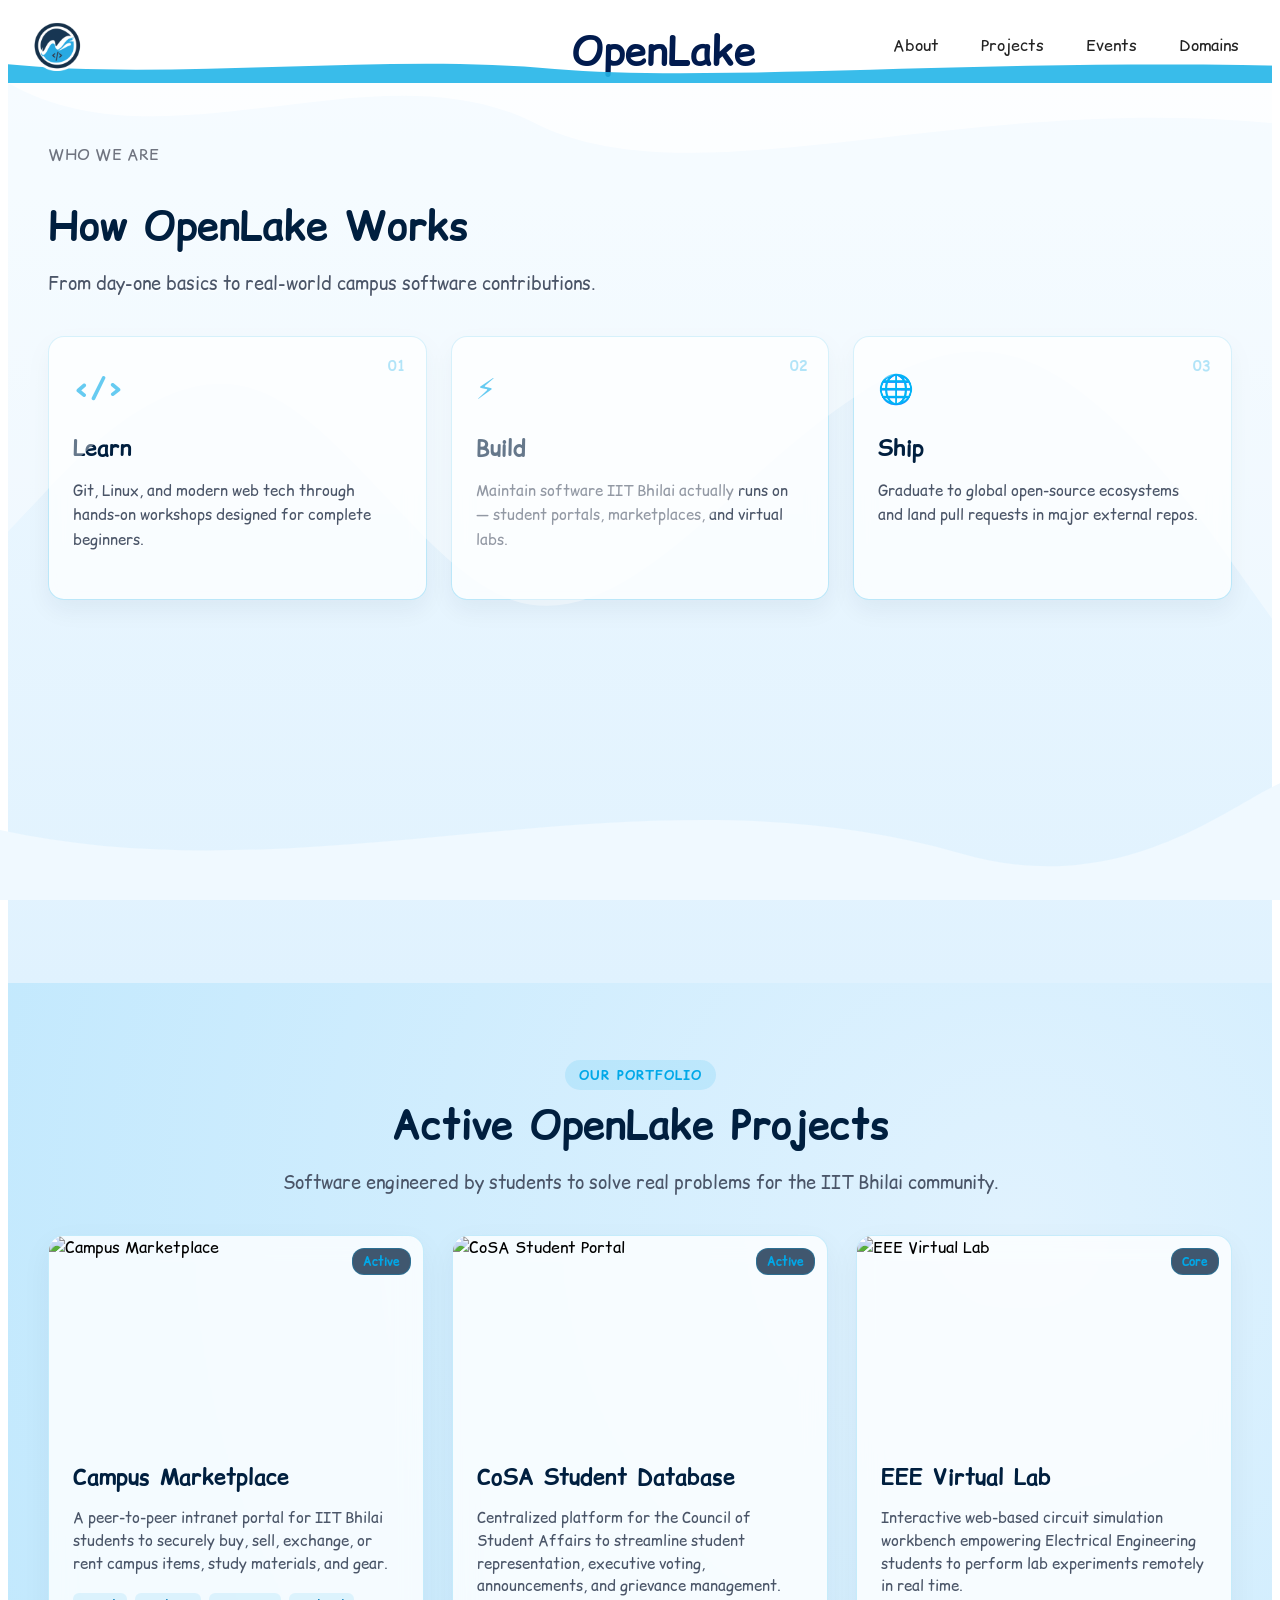
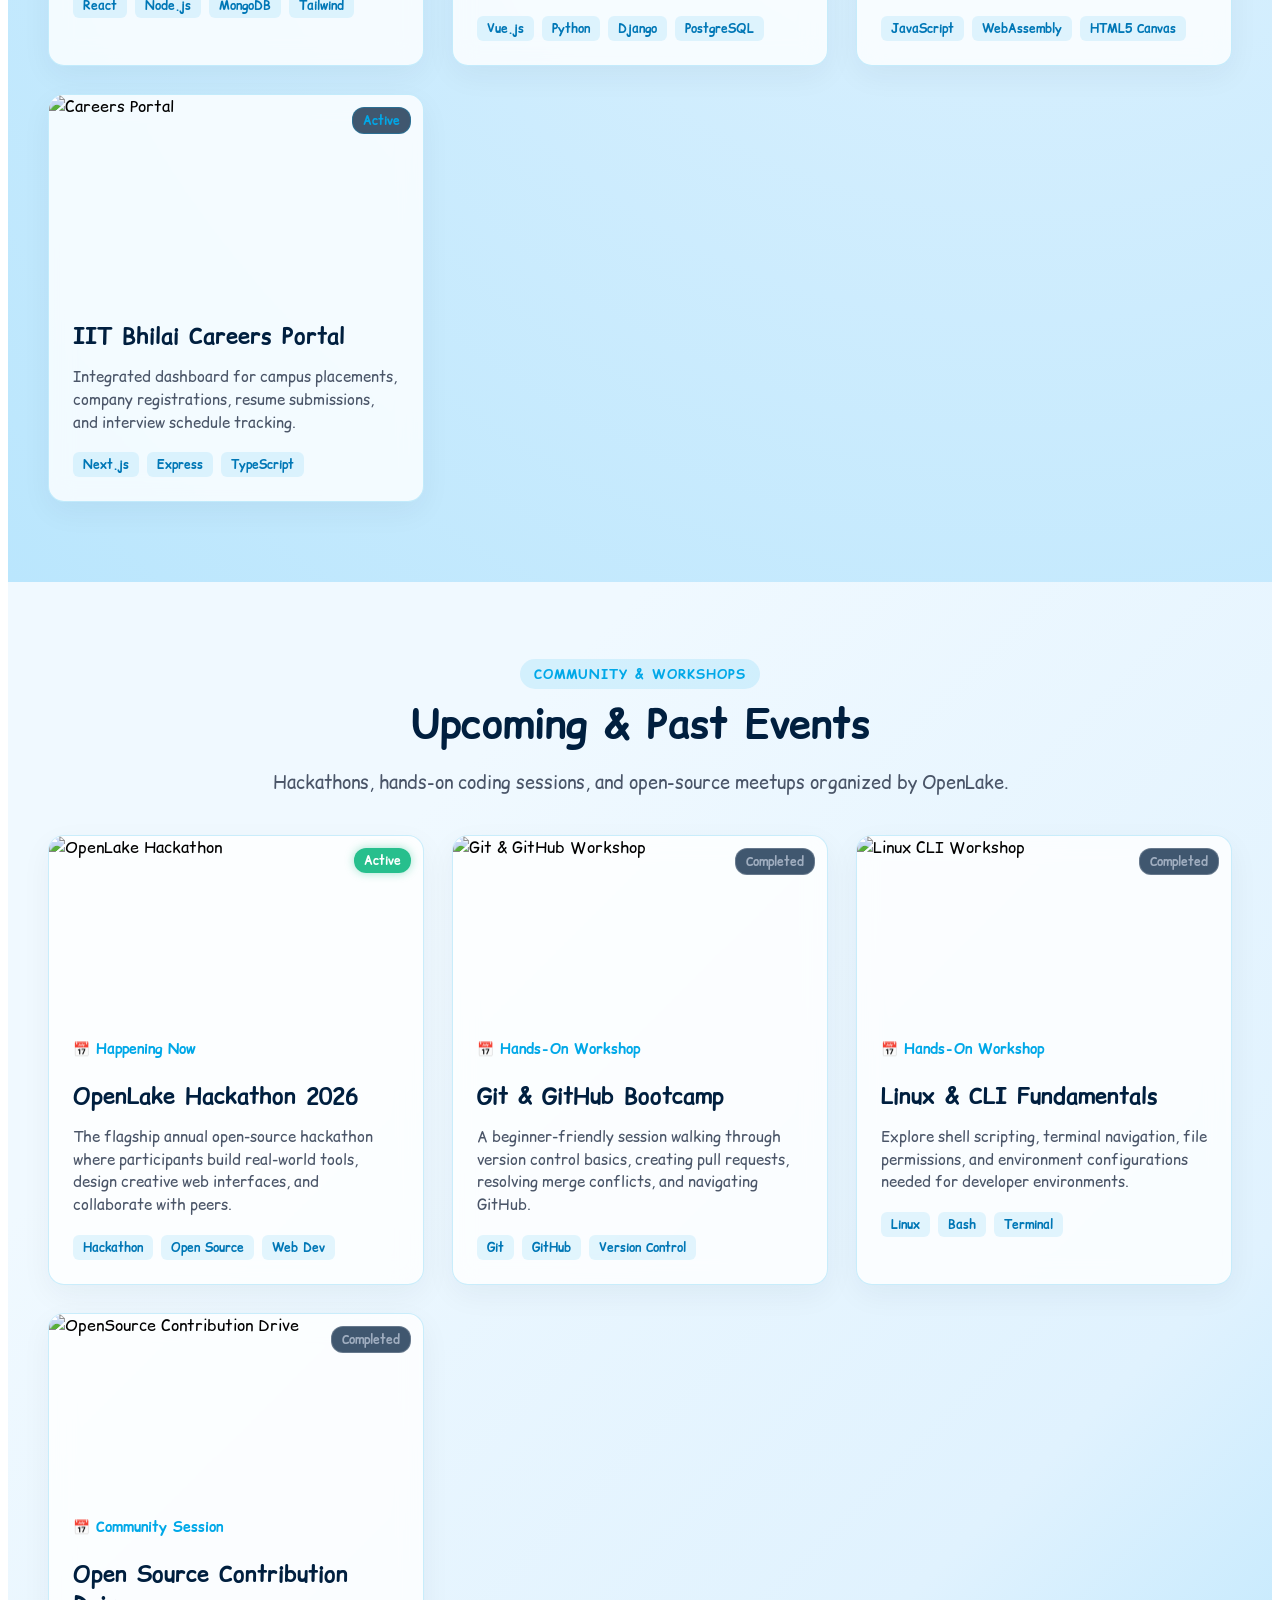
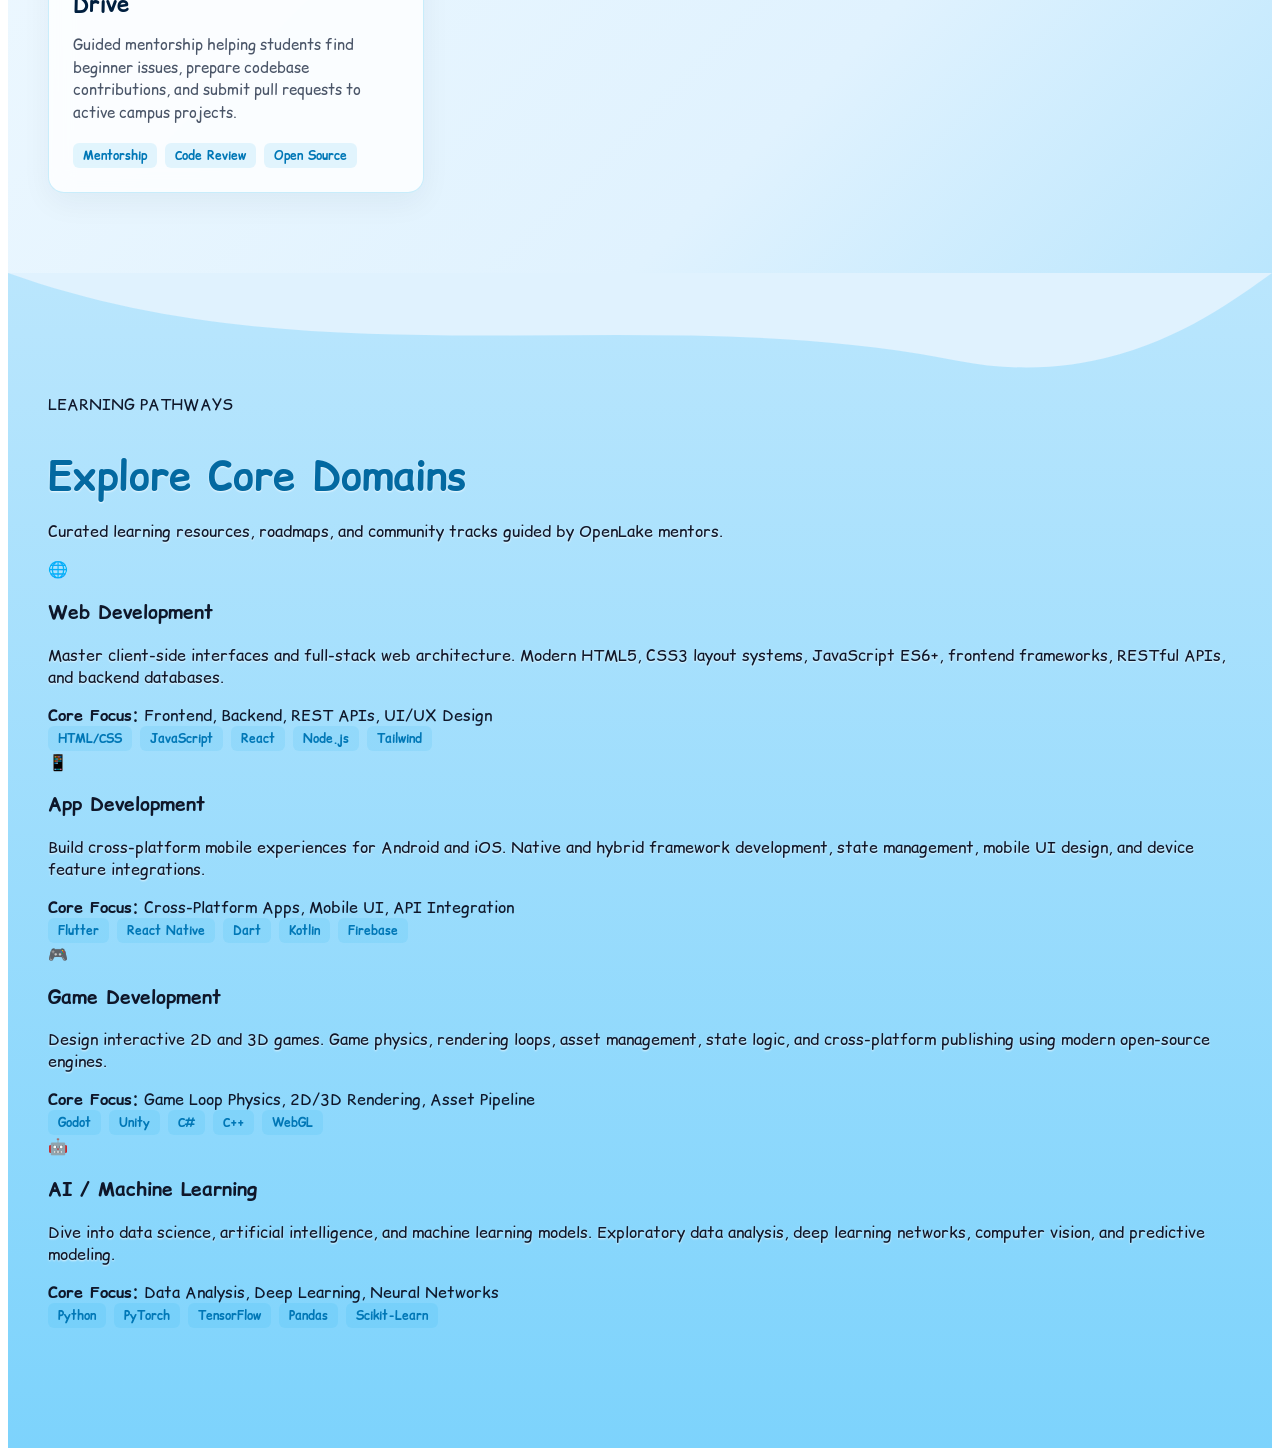
==== index.html @ c8deb280 "added content for domain section" ====
<!DOCTYPE html>
<html lang="en">

<head>
    <meta charset="UTF-8">
    <meta name="viewport" content="width=device-width, initial-scale=1.0">
    <title>OpenLake - An Open Road to OpenSource</title>
    <link rel="icon" type="image/png" href="openlake.svg">
    <link rel="stylesheet" href="style.css">
    <link rel="preconnect" href="https://fonts.googleapis.com">
    <link rel="preconnect" href="https://fonts.gstatic.com" crossorigin>
    <link href="https://fonts.googleapis.com/css2?family=Comic+Relief:wght@400;700&display=swap" rel="stylesheet">
</head>

<body>
    <header class="navbar">
        <img src="openlake.svg" alt="OpenLake Logo" class="logo" id="main-logo" style="cursor: pointer;">
        <center>
            <h1 class="title">OpenLake</h1>
        </center>
        <nav class="nav-links">
            <a href="#about">About</a>
            <a href="#projects">Projects</a>
            <a href="#events">Events</a>
            <a href="#domains">Domains</a>
        </nav>
    </header>
    <main>
        <section id="about" class="about-section page-section">
    <div class="about-header">
        <span class="badge">WHO WE ARE</span>
        <h2>How OpenLake Works</h2>
        <p class="about-intro">From day-one basics to real-world campus software contributions.</p>
    </div>

    <div class="cards-container">
        <div class="feature-card animate-pop">
            <div class="card-step">01</div>
            <div class="card-icon">&lt;/&gt;</div>
            <h3>Learn</h3>
            <p>Git, Linux, and modern web tech through hands-on workshops designed for complete beginners.</p>
        </div>

        <div class="feature-card animate-pop">
            <div class="card-step">02</div>
            <div class="card-icon">⚡</div>
            <h3>Build</h3>
            <p>Maintain software IIT Bhilai actually runs on — student portals, marketplaces, and virtual labs.</p>
        </div>

        <div class="feature-card animate-pop">
            <div class="card-step">03</div>
            <div class="card-icon">🌐</div>
            <h3>Ship</h3>
            <p>Graduate to global open-source ecosystems and land pull requests in major external repos.</p>
        </div>
    </div>
</section>

        <section id="projects" class="projects-section">
            <div class="projects-header">
                <span class="badge">OUR PORTFOLIO</span>
                <h2>Active OpenLake Projects</h2>
                <p>Software engineered by students to solve real problems for the IIT Bhilai community.</p>
            </div>

            <div class="projects-grid">
                <!-- Project 1: Campus Marketplace -->
                <div class="project-card animate-pop">
                    <div class="project-image-wrapper">
                        <!-- Replace the <img> tag inside Project 1 (Campus Marketplace) with this: -->
                        <img src="https://images.unsplash.com/photo-1526304640581-d334cdbbf45e?auto=format&fit=crop&w=800&q=80"
                            alt="Campus Marketplace" class="project-img" />
                        <span class="project-status">Active</span>
                    </div>
                    <div class="project-content">
                        <h3>Campus Marketplace</h3>
                        <p class="project-desc">A peer-to-peer intranet portal for IIT Bhilai students to securely buy,
                            sell, exchange, or rent campus items, study materials, and gear.</p>
                        <div class="tech-tags">
                            <span>React</span>
                            <span>Node.js</span>
                            <span>MongoDB</span>
                            <span>Tailwind</span>
                        </div>
                    </div>
                </div>

                <!-- Project 2: CoSA Student Portal -->
                <div class="project-card animate-pop">
                    <div class="project-image-wrapper">
                        <img src="https://images.unsplash.com/photo-1522071820081-009f0129c71c?auto=format&fit=crop&w=800&q=80"
                            alt="CoSA Student Portal" class="project-img" />
                        <span class="project-status">Active</span>
                    </div>
                    <div class="project-content">
                        <h3>CoSA Student Database</h3>
                        <p class="project-desc">Centralized platform for the Council of Student Affairs to streamline
                            student representation, executive voting, announcements, and grievance management.</p>
                        <div class="tech-tags">
                            <span>Vue.js</span>
                            <span>Python</span>
                            <span>Django</span>
                            <span>PostgreSQL</span>
                        </div>
                    </div>
                </div>

                <!-- Project 3: EEE Virtual Lab -->
                <div class="project-card animate-pop">
                    <div class="project-image-wrapper">
                        <img src="https://images.unsplash.com/photo-1517077304055-6e89abbf09b0?auto=format&fit=crop&w=800&q=80"
                            alt="EEE Virtual Lab" class="project-img" />
                        <span class="project-status">Core</span>
                    </div>
                    <div class="project-content">
                        <h3>EEE Virtual Lab</h3>
                        <p class="project-desc">Interactive web-based circuit simulation workbench empowering Electrical
                            Engineering students to perform lab experiments remotely in real time.</p>
                        <div class="tech-tags">
                            <span>JavaScript</span>
                            <span>WebAssembly</span>
                            <span>HTML5 Canvas</span>
                        </div>
                    </div>
                </div>

                <!-- Project 4: Careers & Internship Portal -->
                <div class="project-card animate-pop">
                    <div class="project-image-wrapper">
                        <img src="https://images.unsplash.com/photo-1486312338219-ce68d2c6f44d?auto=format&fit=crop&w=800&q=80"
                            alt="Careers Portal" class="project-img" />
                        <span class="project-status">Active</span>
                    </div>
                    <div class="project-content">
                        <h3>IIT Bhilai Careers Portal</h3>
                        <p class="project-desc">Integrated dashboard for campus placements, company registrations,
                            resume submissions, and interview schedule tracking.</p>
                        <div class="tech-tags">
                            <span>Next.js</span>
                            <span>Express</span>
                            <span>TypeScript</span>
                        </div>
                    </div>
                </div>
            </div>
        </section>

        <section id="events" class="events-section">
    <div class="events-header">
        <span class="badge">COMMUNITY & WORKSHOPS</span>
        <h2>Upcoming & Past Events</h2>
        <p>Hackathons, hands-on coding sessions, and open-source meetups organized by OpenLake.</p>
    </div>

    <div class="events-grid">
        <!-- Event 1: OpenLake Hackathon -->
<div class="event-card animate-pop">
    <div class="event-image-wrapper">
        <img src="https://images.unsplash.com/photo-1504384308090-c894fdcc538d?auto=format&fit=crop&w=800&q=80"
            alt="OpenLake Hackathon" class="event-img" />
        <!-- Updated to active status class -->
        <span class="event-status status-active">Active</span>
    </div>
    <div class="event-content">
        <div class="event-date">📅 Happening Now</div>
        <h3>OpenLake Hackathon 2026</h3>
        <p class="event-desc">The flagship annual open-source hackathon where participants build real-world tools, design creative web interfaces, and collaborate with peers.</p>
        <div class="tech-tags">
            <span>Hackathon</span>
            <span>Open Source</span>
            <span>Web Dev</span>
        </div>
    </div>
</div>

        <!-- Event 2: Git & GitHub Workshop -->
        <div class="event-card animate-pop">
            <div class="event-image-wrapper">
                <img src="https://images.unsplash.com/photo-1531482615713-2afd69097998?auto=format&fit=crop&w=800&q=80"
                    alt="Git & GitHub Workshop" class="event-img" />
                <span class="event-status status-past">Completed</span>
            </div>
            <div class="event-content">
                <div class="event-date">📅 Hands-On Workshop</div>
                <h3>Git & GitHub Bootcamp</h3>
                <p class="event-desc">A beginner-friendly session walking through version control basics, creating pull requests, resolving merge conflicts, and navigating GitHub.</p>
                <div class="tech-tags">
                    <span>Git</span>
                    <span>GitHub</span>
                    <span>Version Control</span>
                </div>
            </div>
        </div>

        <!-- Event 3: Linux & CLI Deep Dive -->
        <div class="event-card animate-pop">
            <div class="event-image-wrapper">
                <img src="https://images.unsplash.com/photo-1629654297299-c8506221ca97?auto=format&fit=crop&w=800&q=80"
                    alt="Linux CLI Workshop" class="event-img" />
                <span class="event-status status-past">Completed</span>
            </div>
            <div class="event-content">
                <div class="event-date">📅 Hands-On Workshop</div>
                <h3>Linux & CLI Fundamentals</h3>
                <p class="event-desc">Explore shell scripting, terminal navigation, file permissions, and environment configurations needed for developer environments.</p>
                <div class="tech-tags">
                    <span>Linux</span>
                    <span>Bash</span>
                    <span>Terminal</span>
                </div>
            </div>
        </div>

        <!-- Event 4: OpenSource Contribution Drive -->
        <div class="event-card animate-pop">
            <div class="event-image-wrapper">
                <img src="https://images.unsplash.com/photo-1522071820081-009f0129c71c?auto=format&fit=crop&w=800&q=80"
                    alt="OpenSource Contribution Drive" class="event-img" />
                <span class="event-status status-past">Completed</span>
            </div>
            <div class="event-content">
                <div class="event-date">📅 Community Session</div>
                <h3>Open Source Contribution Drive</h3>
                <p class="event-desc">Guided mentorship helping students find beginner issues, prepare codebase contributions, and submit pull requests to active campus projects.</p>
                <div class="tech-tags">
                    <span>Mentorship</span>
                    <span>Code Review</span>
                    <span>Open Source</span>
                </div>
            </div>
        </div>
    </div>
</section>

        <!-- Domains Section -->
<section id="domains" class="domains-section page-section">
    <div class="domains-header">
        <span class="badge">LEARNING PATHWAYS</span>
        <h2>Explore Core Domains</h2>
        <p>Curated learning resources, roadmaps, and community tracks guided by OpenLake mentors.</p>
    </div>

    <div class="domains-grid">
        <!-- Web Development -->
        <div class="domain-card animate-pop">
            <div class="domain-icon-wrapper">
                <span class="domain-icon">🌐</span>
            </div>
            <div class="domain-content">
                <h3>Web Development</h3>
                <p class="domain-desc">Master client-side interfaces and full-stack web architecture. Modern HTML5, CSS3 layout systems, JavaScript ES6+, frontend frameworks, RESTful APIs, and backend databases.</p>
                <div class="resource-highlights">
                    <strong>Core Focus:</strong> Frontend, Backend, REST APIs, UI/UX Design
                </div>
                <div class="tech-tags">
                    <span>HTML/CSS</span>
                    <span>JavaScript</span>
                    <span>React</span>
                    <span>Node.js</span>
                    <span>Tailwind</span>
                </div>
            </div>
        </div>

        <!-- App Development -->
        <div class="domain-card animate-pop">
            <div class="domain-icon-wrapper">
                <span class="domain-icon">📱</span>
            </div>
            <div class="domain-content">
                <h3>App Development</h3>
                <p class="domain-desc">Build cross-platform mobile experiences for Android and iOS. Native and hybrid framework development, state management, mobile UI design, and device feature integrations.</p>
                <div class="resource-highlights">
                    <strong>Core Focus:</strong> Cross-Platform Apps, Mobile UI, API Integration
                </div>
                <div class="tech-tags">
                    <span>Flutter</span>
                    <span>React Native</span>
                    <span>Dart</span>
                    <span>Kotlin</span>
                    <span>Firebase</span>
                </div>
            </div>
        </div>

        <!-- Game Development -->
        <div class="domain-card animate-pop">
            <div class="domain-icon-wrapper">
                <span class="domain-icon">🎮</span>
            </div>
            <div class="domain-content">
                <h3>Game Development</h3>
                <p class="domain-desc">Design interactive 2D and 3D games. Game physics, rendering loops, asset management, state logic, and cross-platform publishing using modern open-source engines.</p>
                <div class="resource-highlights">
                    <strong>Core Focus:</strong> Game Loop Physics, 2D/3D Rendering, Asset Pipeline
                </div>
                <div class="tech-tags">
                    <span>Godot</span>
                    <span>Unity</span>
                    <span>C#</span>
                    <span>C++</span>
                    <span>WebGL</span>
                </div>
            </div>
        </div>

        <!-- AI / ML -->
        <div class="domain-card animate-pop">
            <div class="domain-icon-wrapper">
                <span class="domain-icon">🤖</span>
            </div>
            <div class="domain-content">
                <h3>AI / Machine Learning</h3>
                <p class="domain-desc">Dive into data science, artificial intelligence, and machine learning models. Exploratory data analysis, deep learning networks, computer vision, and predictive modeling.</p>
                <div class="resource-highlights">
                    <strong>Core Focus:</strong> Data Analysis, Deep Learning, Neural Networks
                </div>
                <div class="tech-tags">
                    <span>Python</span>
                    <span>PyTorch</span>
                    <span>TensorFlow</span>
                    <span>Pandas</span>
                    <span>Scikit-Learn</span>
                </div>
            </div>
        </div>
    </div>
</section>
    </main>
    <script src="script.js"></script>
</body>

</html>
---- style.css ----
/* 1. Increased bottom padding so a larger wave fits inside the navbar */
.navbar {
  position: sticky;
  top: 0;
  width: 100%;
  display: flex;
  align-items: center;
  justify-content: space-between;
  padding: 12px 24px 35px 24px; /* Increased bottom padding to 35px */
  background-color: #ffffff;
  z-index: 100;
  overflow: hidden;
}

/* Control logo dimensions */
.logo {
  width: 50px;         /* Change width to your desired size (e.g., 40px - 60px) */
  height: auto;        /* Keeps original image aspect ratio */
  object-fit: contain;
}

.title {
  position: absolute;
  top: 15px;
  left: 50%;
  transform: translateX(-50%);
  font-size: 2.5rem;
  font-weight: bold;
  margin: 0;
  color: rgb(1, 27, 78);
}

/* Enable smooth scrolling across the entire page */
html {
  scroll-behavior: smooth;
}

/* Navbar container styling */
.navbar {
  position: sticky; /* Keeps navbar visible at the top */
  top: 0;
  display: flex;
  align-items: center;
  justify-content: space-between;
  padding: 12px 24px;
  background-color: #ffffff;
  z-index: 100;
}

/* Container for nav links */
.nav-links {
  display: flex;
  gap: 8px; /* Slightly tighter spacing for pill background look */
  align-items: center;
  margin-right: 40px; /* Pulls links left so "Domains" isn't cut off */
}

/* Base style for nav links */
.nav-links a {
  text-decoration: none;
  color: #222;
  font-weight: 500;
  padding: 8px 16px;            /* Gives space inside the blob around the word */
  border-radius: 999px;          /* Perfectly rounded pill shape */
  border: 1px solid transparent; /* Smooth border transition */
  transition: all 0.25s ease-in-out;
}

/* Apple-style frosted glass blob hover effect */
.nav-links a:hover {
  background-color: rgba(35, 181, 232, 0.15);
  backdrop-filter: blur(12px);                 /* Blurs content underneath */
  -webkit-backdrop-filter: blur(12px);         /* Safari support */
  border-color: rgba(35, 181, 232, 0.3);
  box-shadow: 0 4px 12px rgba(0, 0, 0, 0.08);  /* Soft Apple-like floating shadow */
  transform: scale(1.03);                      /* Subtle expansion on hover */
}

/* Section styling with offset padding so sticky header doesn't cover content */
.page-section {
  padding: 80px 24px;
  min-height: 80vh; /* Gives enough height to scroll smoothly */
  scroll-margin-top: 60px; /* Offset for top navbar height */
}

.comic-relief-regular {
  font-family: "Comic Relief", system-ui;
  font-weight: 400;
  font-style: normal;
}

.comic-relief-bold {
  font-family: "Comic Relief", system-ui;
  font-weight: 700;
  font-style: normal;
}

/* Apply Comic Relief font to every element on the entire site */
* {
  font-family: "Comic Relief", system-ui, sans-serif !important;
}

body {
  font-family: "Comic Relief", system-ui, sans-serif;
  font-weight: 400; /* Default weight */
}

/* Bold elements will automatically use the 700 weight */
h1, h2, h3, h4, h5, h6, strong, b {
  font-weight: 700;
}
/* Base styling for sections to ensure proper text contrast and full width */
.page-section {
  position: relative;
  min-height: 100vh;
  padding: 120px 40px;
  box-sizing: border-box;
  color: #0f172a; /* Dark navy text for high readability */
  overflow: hidden;
}

/* Ensure text and headings remain crisp and readable over backgrounds */
.page-section h2, 
.page-section p {
  position: relative;
  z-index: 2;
  text-shadow: 0 1px 2px rgba(255, 255, 255, 0.8); /* Soft halo for maximum text clarity */
}

.page-section h2 {
  font-size: 2.5rem;
  margin-bottom: 1rem;
  color: #0369a1; /* Deep ocean blue heading */
}

/* 1. ABOUT SECTION: Soft Blue Gradient with Layered Top Wave */
#about {
  background: linear-gradient(180deg, #f0f9ff 0%, #e0f2fe 100%);
}
#about::before {
  content: "";
  position: absolute;
  top: 0;
  left: 0;
  width: 100%;
  height: 120px;
  background: url('data:image/svg+xml;utf8,<svg viewBox="0 0 1200 120" preserveAspectRatio="none" xmlns="http://www.w3.org/2000/svg"><path d="M0,0 C150,90 350,-40 500,40 C650,120 900,10 1200,40 L1200,0 L0,0 Z" fill="%23ffffff"></path></svg>') no-repeat top center / cover;
  opacity: 0.8;
}

/* 2. PROJECTS SECTION: Radial Ocean Glow with Rolling Bottom Wave */
#projects {
  background: radial-gradient(circle at 80% 20%, #e0f2fe 0%, #bae6fd 100%);
}
#projects::after {
  content: "";
  position: absolute;
  bottom: 0;
  left: 0;
  width: 100%;
  height: 140px;
  background: url('data:image/svg+xml;utf8,<svg viewBox="0 0 1200 120" preserveAspectRatio="none" xmlns="http://www.w3.org/2000/svg"><path d="M0,60 C300,120 600,0 900,80 C1050,120 1150,40 1200,20 L1200,120 L0,120 Z" fill="%23f0f9ff"></path></svg>') no-repeat bottom center / cover;
}

/* 3. EVENTS SECTION: Vertical Flow with Cresting Double-Wave Pattern */
#events {
  background: linear-gradient(135deg, #f0f9ff 25%, #e0f2fe 75%, #bae6fd 100%);
}
#events::before {
  content: "";
  position: absolute;
  top: 0;
  left: 0;
  width: 100%;
  height: 100%;
  background: url('data:image/svg+xml;utf8,<svg viewBox="0 0 1440 320" preserveAspectRatio="none" xmlns="http://www.w3.org/2000/svg"><path fill="%23ffffff" fill-opacity="0.4" d="M0,192L48,176C96,160,192,128,288,138.7C384,149,480,203,576,213.3C672,224,768,192,864,165.3C960,139,1056,117,1152,128C1248,139,1344,181,1392,202.7L1440,224L1440,0L1392,0C1344,0,1248,0,1152,0C1056,0,960,0,864,0C768,0,672,0,576,0C480,0,384,0,288,0C192,0,96,0,48,0L0,0Z"></path></svg>') no-repeat top / cover;
  pointer-events: none;
}

/* 4. DOMAINS SECTION: Deep Crisp Sky Blue with Gentle Sweeping Wave */
#domains {
  background: linear-gradient(180deg, #bae6fd 0%, #7dd3fc 100%);
}
#domains::before {
  content: "";
  position: absolute;
  top: 0;
  left: 0;
  width: 100%;
  height: 150px;
  background: url('data:image/svg+xml;utf8,<svg viewBox="0 0 1200 120" preserveAspectRatio="none" xmlns="http://www.w3.org/2000/svg"><path d="M0,0 C300,90 600,20 900,70 C1050,95 1150,30 1200,0 L1200,0 L0,0 Z" fill="%23e0f2fe"></path></svg>') no-repeat top center / cover;
}
/* Keep content above the wave layer */
.logo, .nav-title, .nav-links {
  position: relative;
  z-index: 2;
}

/* 2. Scaled up wave element */
.navbar::after {
  content: "";
  position: absolute;
  bottom: 0;
  left: 0;
  width: 200%;
  height: 28px; /* Increased from 12px (adjust to 24px-36px as needed) */
  background: url('data:image/svg+xml;utf8,<svg viewBox="0 0 1200 120" preserveAspectRatio="none" xmlns="http://www.w3.org/2000/svg"><path d="M0,40 C150,110 350,-10 500,60 C650,120 900,10 1200,50 L1200,120 L0,120 Z" fill="%2323b5e8"></path></svg>') repeat-x bottom left / 50% 100%;
  animation: moveLogoWave 6s linear infinite;
  z-index: 1;
  opacity: 0.9;
}

/* Smooth continuous horizontal wave animation */
@keyframes moveLogoWave {
  0% {
    transform: translateX(0);
  }
  100% {
    transform: translateX(-50%);
  }
}

/* Prevent horizontal page scrolling globally */
html, body {
  max-width: 100%;
  overflow-x: hidden;
}

/* Ensure navbar clips the full-width traveling wave */
.navbar {
  overflow: hidden;
}

/* Animated mini-logo particle styling */
.logo-pop-particle {
  position: fixed;
  width: 32px;
  height: 32px;
  pointer-events: none; /* Prevents mini-logos from blocking clicks */
  z-index: 9999;
  animation: logoExplode 1.2s cubic-bezier(0.25, 1, 0.5, 1) forwards;
}

/* Keyframes for outward trajectory, rotation, and fading */
@keyframes logoExplode {
  0% {
    opacity: 1;
    transform: translate(0, 0) scale(1) rotate(0deg);
  }
  100% {
    opacity: 0;
    transform: translate(var(--tx), var(--ty)) scale(0.3) rotate(var(--rot));
  }
}
/* About Section Styling */
.about-section {
  padding: 60px 40px 100px;
  text-align: left;
}

.about-section h2 {
  color: #001f3f;
  font-size: 2.5rem;
  margin-bottom: 12px;
}

.about-intro {
  color: #4a5568;
  font-size: 1.1rem;
  margin-bottom: 40px;
}

/* Cards Layout Container */
.cards-container {
  display: flex;
  gap: 24px;
  justify-content: space-between;
  align-items: stretch;
  max-width: 1200px;
  margin-top: 30px;
  flex-wrap: wrap;
}

/* Glassmorphic Feature Cards */
.feature-card {
  position: relative;
  background: rgba(255, 255, 255, 0.75);
  backdrop-filter: blur(10px);
  border: 1px solid rgba(0, 168, 232, 0.25);
  border-radius: 16px;
  padding: 32px 24px;
  flex: 1;
  min-width: 260px;
  box-shadow: 0 10px 25px rgba(0, 31, 63, 0.06);
  transition: transform 0.3s ease, box-shadow 0.3s ease, border-color 0.3s ease;
  
  /* Initial hidden state before popping down */
  opacity: 0;
  transform: translateY(-50px);
}

.feature-card:hover {
  transform: translateY(-8px) !important;
  border-color: #00a8e8;
  box-shadow: 0 16px 35px rgba(0, 168, 232, 0.2);
}

.card-step {
  position: absolute;
  top: 20px;
  right: 20px;
  font-size: 0.85rem;
  font-weight: 800;
  color: rgba(0, 168, 232, 0.5);
}

.card-icon {
  font-size: 1.8rem;
  color: #00a8e8;
  margin-bottom: 16px;
  font-weight: bold;
}

.feature-card h3 {
  color: #001f3f;
  font-size: 1.4rem;
  margin-bottom: 12px;
}

.feature-card p {
  color: #4a5568;
  font-size: 0.95rem;
  line-height: 1.6;
}

/* Animation trigger class */
.feature-card.visible {
  animation: popFromAbove 0.7s cubic-bezier(0.34, 1.56, 0.64, 1) forwards;
}

/* Sequential delay for staggered pop */
.feature-card.visible:nth-child(1) { animation-delay: 0.1s; }
.feature-card.visible:nth-child(2) { animation-delay: 0.25s; }
.feature-card.visible:nth-child(3) { animation-delay: 0.4s; }

@keyframes popFromAbove {
  0% {
    opacity: 0;
    transform: translateY(-50px) scale(0.95);
  }
  100% {
    opacity: 1;
    transform: translateY(0) scale(1);
  }
}
/* Projects Section Styling */
.projects-section {
  padding: 80px 40px;
  text-align: center;
}

.projects-header .badge {
  background: rgba(0, 168, 232, 0.12);
  color: #00a8e8;
  font-weight: 700;
  font-size: 0.8rem;
  padding: 6px 14px;
  border-radius: 20px;
  letter-spacing: 1px;
}

.projects-header h2 {
  color: #001f3f;
  font-size: 2.5rem;
  margin: 12px 0 8px;
}

.projects-header p {
  color: #4a5568;
  font-size: 1.1rem;
  margin-bottom: 40px;
}

/* Projects Responsive Grid */
.projects-grid {
  display: grid;
  grid-template-columns: repeat(auto-fit, minmax(280px, 1fr));
  gap: 28px;
  max-width: 1200px;
  margin: 0 auto;
}

/* Glassmorphic Project Cards */
.project-card {
  background: rgba(255, 255, 255, 0.8);
  backdrop-filter: blur(12px);
  border: 1px solid rgba(0, 168, 232, 0.2);
  border-radius: 16px;
  overflow: hidden;
  text-align: left;
  box-shadow: 0 10px 30px rgba(0, 31, 63, 0.05);
  transition: transform 0.35s cubic-bezier(0.25, 1, 0.5, 1), box-shadow 0.35s ease, border-color 0.35s ease;
}

.project-card:hover {
  transform: translateY(-8px) scale(1.01) !important;
  border-color: #00a8e8;
  box-shadow: 0 18px 40px rgba(0, 168, 232, 0.2);
}

.project-image-wrapper {
  position: relative;
  width: 100%;
  height: 180px;
  overflow: hidden;
}

.project-img {
  width: 100%;
  height: 100%;
  object-fit: cover;
  transition: transform 0.5s ease;
}

.project-card:hover .project-img {
  transform: scale(1.08);
}

.project-status {
  position: absolute;
  top: 12px;
  right: 12px;
  background: rgba(0, 31, 63, 0.75);
  color: #00a8e8;
  font-size: 0.75rem;
  font-weight: 700;
  padding: 4px 10px;
  border-radius: 12px;
  backdrop-filter: blur(4px);
  border: 1px solid rgba(0, 168, 232, 0.3);
}

.project-content {
  padding: 24px;
}

.project-content h3 {
  color: #001f3f;
  font-size: 1.35rem;
  margin-bottom: 10px;
}

.project-desc {
  color: #4a5568;
  font-size: 0.95rem;
  line-height: 1.5;
  margin-bottom: 18px;
}

/* Tech Stack Badges */
.tech-tags {
  display: flex;
  flex-wrap: wrap;
  gap: 8px;
}

.tech-tags span {
  background: rgba(0, 168, 232, 0.1);
  color: #0077b6;
  font-size: 0.75rem;
  font-weight: 600;
  padding: 4px 10px;
  border-radius: 6px;
}

/* Base initial state for scroll-triggered cards */
.project-card.animate-pop {
  opacity: 0;
  transform: translateY(-60px);
}

/* Scroll-triggered drop animation */
.project-card.animate-pop.visible {
  animation: popFromAbove 0.7s cubic-bezier(0.34, 1.56, 0.64, 1) forwards;
}

/* Staggered entry delay across the 4 grid items */
.project-card.animate-pop.visible:nth-child(1) { animation-delay: 0.1s; }
.project-card.animate-pop.visible:nth-child(2) { animation-delay: 0.25s; }
.project-card.animate-pop.visible:nth-child(3) { animation-delay: 0.4s; }
.project-card.animate-pop.visible:nth-child(4) { animation-delay: 0.55s; }

@keyframes popFromAbove {
  0% {
    opacity: 0;
    transform: translateY(-60px) scale(0.95);
  }
  100% {
    opacity: 1;
    transform: translateY(0) scale(1);
  }
}
/* Events Section Styling */
.events-section {
    padding: 80px 40px;
    text-align: center;
}

.events-header .badge {
    background: rgba(0, 168, 232, 0.12);
    color: #00a8e8;
    font-weight: 700;
    font-size: 0.8rem;
    padding: 6px 14px;
    border-radius: 20px;
    letter-spacing: 1px;
}

.events-header h2 {
    color: #001f3f;
    font-size: 2.5rem;
    margin: 12px 0 8px;
}

.events-header p {
    color: #4a5568;
    font-size: 1.1rem;
    margin-bottom: 40px;
}

/* Events Grid */
.events-grid {
    display: grid;
    grid-template-columns: repeat(auto-fit, minmax(280px, 1fr));
    gap: 28px;
    max-width: 1200px;
    margin: 0 auto;
}

/* Glassmorphic Event Cards */
.event-card {
    background: rgba(255, 255, 255, 0.8);
    backdrop-filter: blur(12px);
    border: 1px solid rgba(0, 168, 232, 0.2);
    border-radius: 16px;
    overflow: hidden;
    text-align: left;
    box-shadow: 0 10px 30px rgba(0, 31, 63, 0.05);
    transition: transform 0.35s cubic-bezier(0.25, 1, 0.5, 1), box-shadow 0.35s ease, border-color 0.35s ease;
}

.event-card:hover {
    transform: translateY(-8px) scale(1.01) !important;
    border-color: #00a8e8;
    box-shadow: 0 18px 40px rgba(0, 168, 232, 0.2);
}

.event-image-wrapper {
    position: relative;
    width: 100%;
    height: 180px;
    overflow: hidden;
}

.event-img {
    width: 100%;
    height: 100%;
    object-fit: cover;
    transition: transform 0.5s ease;
}

.event-card:hover .event-img {
    transform: scale(1.08);
}

.event-status {
    position: absolute;
    top: 12px;
    right: 12px;
    font-size: 0.75rem;
    font-weight: 700;
    padding: 4px 10px;
    border-radius: 12px;
    backdrop-filter: blur(4px);
}

.status-upcoming {
    background: rgba(0, 168, 232, 0.85);
    color: #ffffff;
}

.status-past {
    background: rgba(0, 31, 63, 0.75);
    color: #a0aec0;
    border: 1px solid rgba(255, 255, 255, 0.2);
}

.event-content {
    padding: 24px;
}

.event-date {
    font-size: 0.85rem;
    font-weight: 700;
    color: #00a8e8;
    margin-bottom: 8px;
}

.event-content h3 {
    color: #001f3f;
    font-size: 1.35rem;
    margin-bottom: 10px;
}

.event-desc {
    color: #4a5568;
    font-size: 0.95rem;
    line-height: 1.5;
    margin-bottom: 18px;
}
.status-active {
    background: rgba(16, 185, 129, 0.9);
    color: #ffffff;
    box-shadow: 0 0 10px rgba(16, 185, 129, 0.4);
}
/* Core Animation Base - Targets ALL sections equally */
.animate-pop {
    opacity: 0;
    transform: translateY(-60px) scale(0.95);
    transition: none; /* Prevents conflicting hover transitions during pop */
}

/* Scroll-Triggered Pop Down Effect */
.animate-pop.visible {
    animation: popFromAbove 0.7s cubic-bezier(0.34, 1.56, 0.64, 1) forwards;
}

/* Staggered Delay */
.animate-pop.visible:nth-child(1) { animation-delay: 0.1s; }
.animate-pop.visible:nth-child(2) { animation-delay: 0.25s; }
.animate-pop.visible:nth-child(3) { animation-delay: 0.4s; }
.animate-pop.visible:nth-child(4) { animation-delay: 0.55s; }

@keyframes popFromAbove {
    0% {
        opacity: 0;
        transform: translateY(-60px) scale(0.95);
    }
    100% {
        opacity: 1;
        transform: translateY(0) scale(1);
    }
}
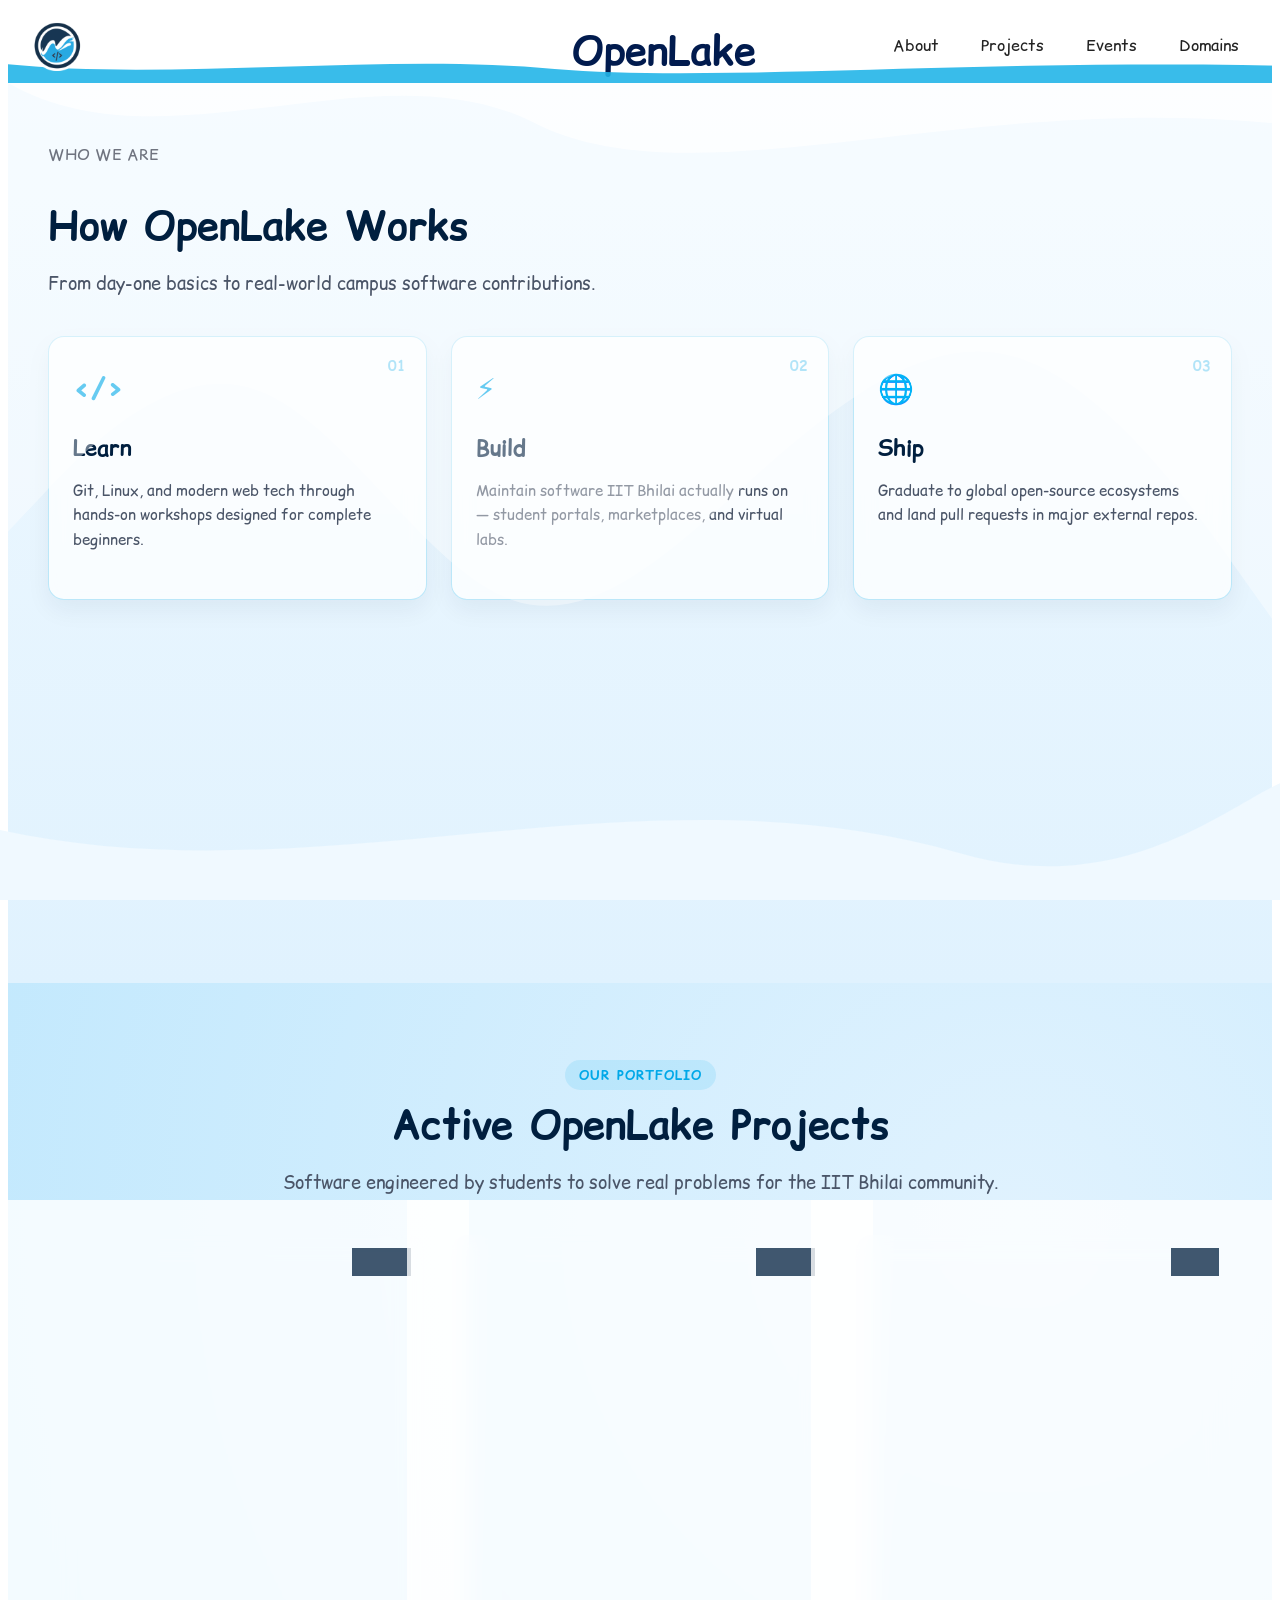
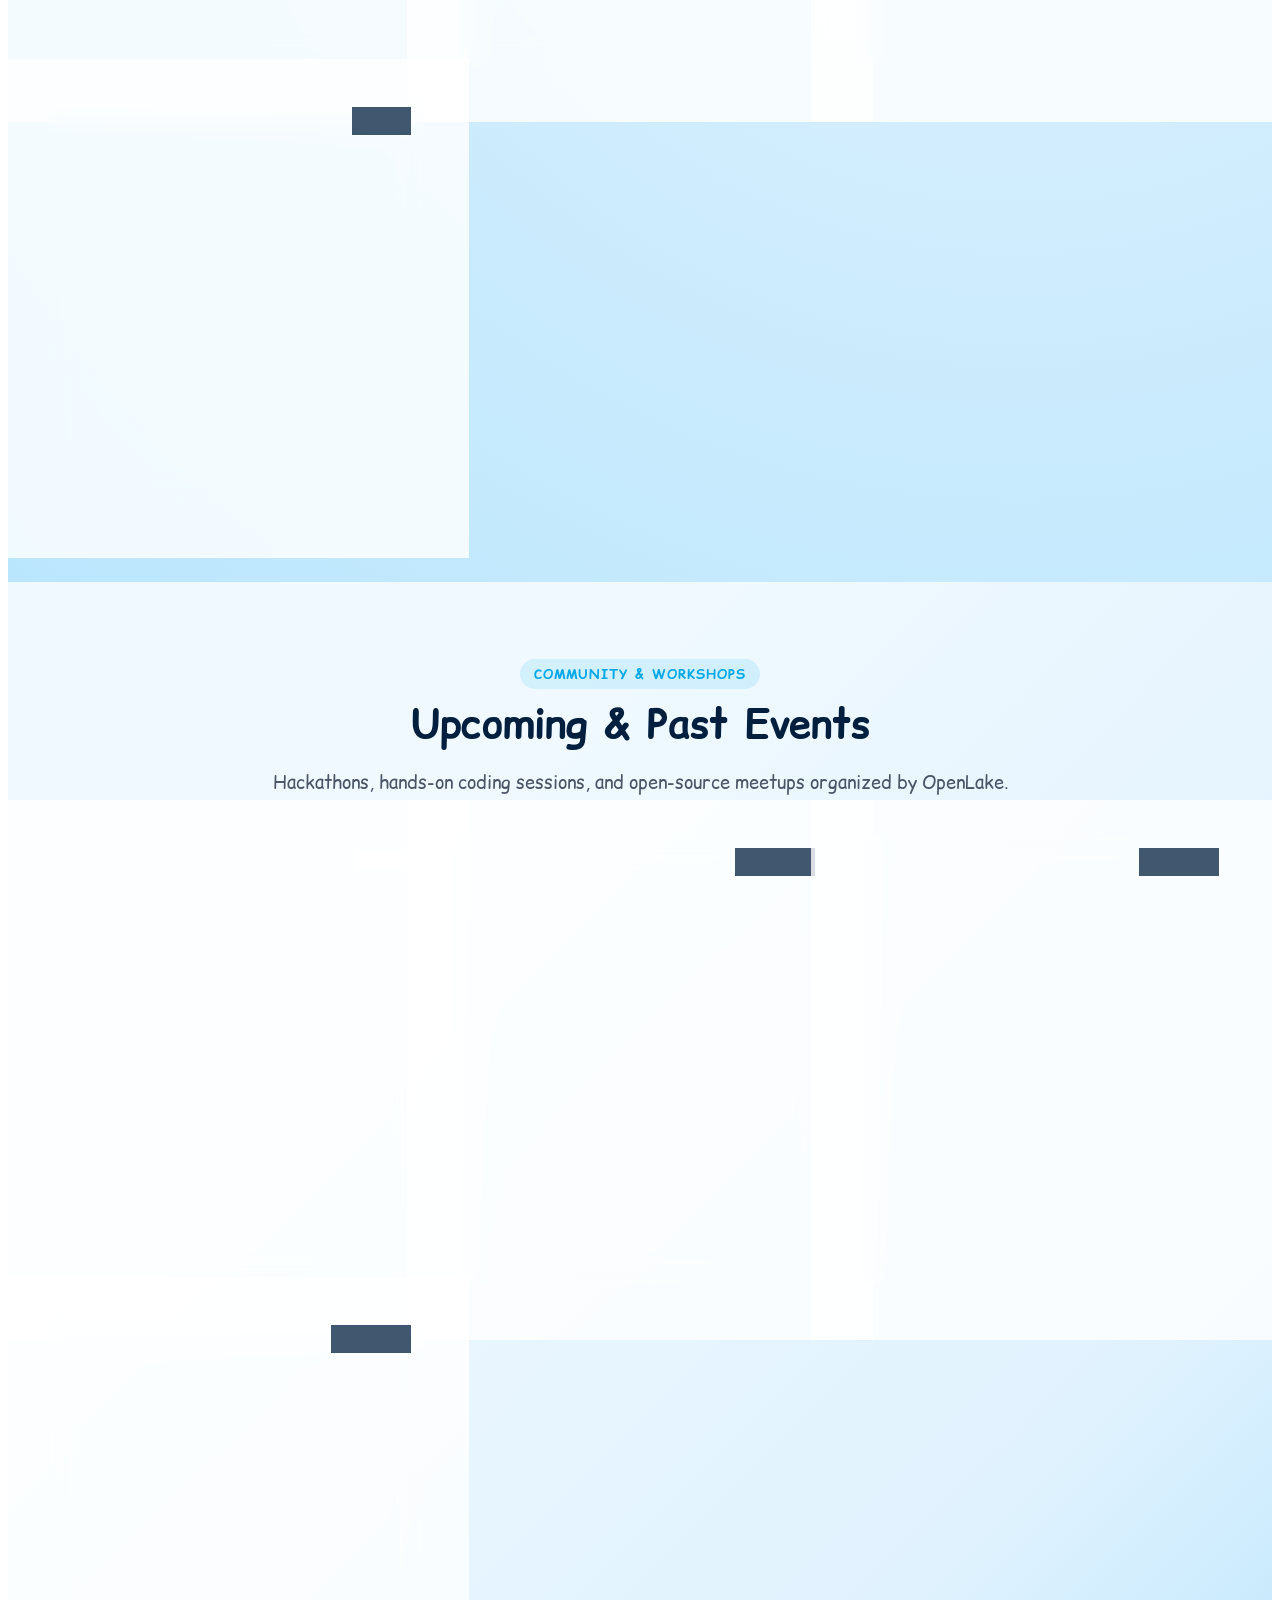
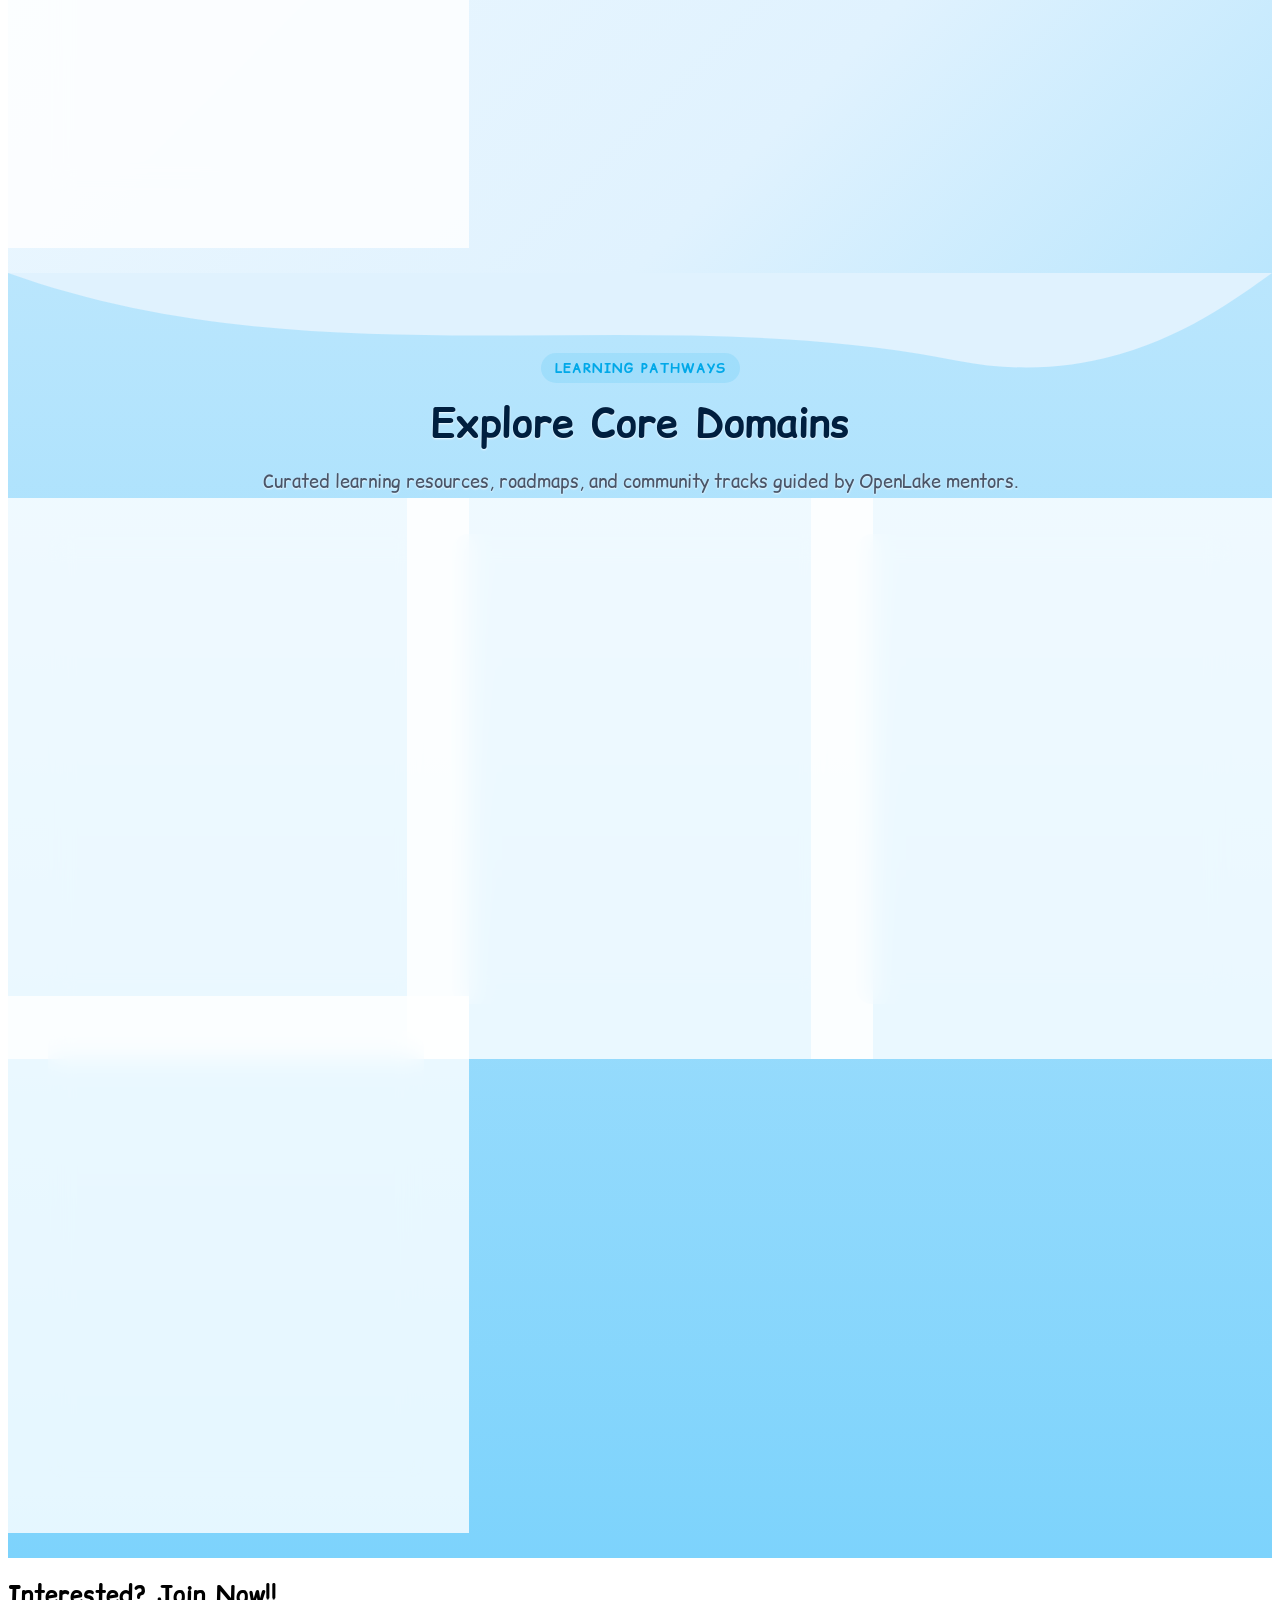
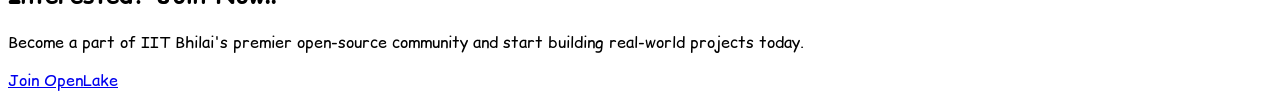
==== commit 9174a333: "Created Join Now button" ====
--- a/index.html
+++ b/index.html
@@ -27,35 +27,36 @@
     </header>
     <main>
         <section id="about" class="about-section page-section">
-    <div class="about-header">
-        <span class="badge">WHO WE ARE</span>
-        <h2>How OpenLake Works</h2>
-        <p class="about-intro">From day-one basics to real-world campus software contributions.</p>
-    </div>
-
-    <div class="cards-container">
-        <div class="feature-card animate-pop">
-            <div class="card-step">01</div>
-            <div class="card-icon">&lt;/&gt;</div>
-            <h3>Learn</h3>
-            <p>Git, Linux, and modern web tech through hands-on workshops designed for complete beginners.</p>
-        </div>
-
-        <div class="feature-card animate-pop">
-            <div class="card-step">02</div>
-            <div class="card-icon">⚡</div>
-            <h3>Build</h3>
-            <p>Maintain software IIT Bhilai actually runs on — student portals, marketplaces, and virtual labs.</p>
-        </div>
-
-        <div class="feature-card animate-pop">
-            <div class="card-step">03</div>
-            <div class="card-icon">🌐</div>
-            <h3>Ship</h3>
-            <p>Graduate to global open-source ecosystems and land pull requests in major external repos.</p>
-        </div>
-    </div>
-</section>
+            <div class="about-header">
+                <span class="badge">WHO WE ARE</span>
+                <h2>How OpenLake Works</h2>
+                <p class="about-intro">From day-one basics to real-world campus software contributions.</p>
+            </div>
+
+            <div class="cards-container">
+                <div class="feature-card animate-pop">
+                    <div class="card-step">01</div>
+                    <div class="card-icon">&lt;/&gt;</div>
+                    <h3>Learn</h3>
+                    <p>Git, Linux, and modern web tech through hands-on workshops designed for complete beginners.</p>
+                </div>
+
+                <div class="feature-card animate-pop">
+                    <div class="card-step">02</div>
+                    <div class="card-icon">⚡</div>
+                    <h3>Build</h3>
+                    <p>Maintain software IIT Bhilai actually runs on — student portals, marketplaces, and virtual labs.
+                    </p>
+                </div>
+
+                <div class="feature-card animate-pop">
+                    <div class="card-step">03</div>
+                    <div class="card-icon">🌐</div>
+                    <h3>Ship</h3>
+                    <p>Graduate to global open-source ecosystems and land pull requests in major external repos.</p>
+                </div>
+            </div>
+        </section>
 
         <section id="projects" class="projects-section">
             <div class="projects-header">
@@ -147,186 +148,206 @@
         </section>
 
         <section id="events" class="events-section">
-    <div class="events-header">
-        <span class="badge">COMMUNITY & WORKSHOPS</span>
-        <h2>Upcoming & Past Events</h2>
-        <p>Hackathons, hands-on coding sessions, and open-source meetups organized by OpenLake.</p>
-    </div>
-
-    <div class="events-grid">
-        <!-- Event 1: OpenLake Hackathon -->
-<div class="event-card animate-pop">
-    <div class="event-image-wrapper">
-        <img src="https://images.unsplash.com/photo-1504384308090-c894fdcc538d?auto=format&fit=crop&w=800&q=80"
-            alt="OpenLake Hackathon" class="event-img" />
-        <!-- Updated to active status class -->
-        <span class="event-status status-active">Active</span>
-    </div>
-    <div class="event-content">
-        <div class="event-date">📅 Happening Now</div>
-        <h3>OpenLake Hackathon 2026</h3>
-        <p class="event-desc">The flagship annual open-source hackathon where participants build real-world tools, design creative web interfaces, and collaborate with peers.</p>
-        <div class="tech-tags">
-            <span>Hackathon</span>
-            <span>Open Source</span>
-            <span>Web Dev</span>
-        </div>
-    </div>
-</div>
-
-        <!-- Event 2: Git & GitHub Workshop -->
-        <div class="event-card animate-pop">
-            <div class="event-image-wrapper">
-                <img src="https://images.unsplash.com/photo-1531482615713-2afd69097998?auto=format&fit=crop&w=800&q=80"
-                    alt="Git & GitHub Workshop" class="event-img" />
-                <span class="event-status status-past">Completed</span>
-            </div>
-            <div class="event-content">
-                <div class="event-date">📅 Hands-On Workshop</div>
-                <h3>Git & GitHub Bootcamp</h3>
-                <p class="event-desc">A beginner-friendly session walking through version control basics, creating pull requests, resolving merge conflicts, and navigating GitHub.</p>
-                <div class="tech-tags">
-                    <span>Git</span>
-                    <span>GitHub</span>
-                    <span>Version Control</span>
-                </div>
-            </div>
-        </div>
-
-        <!-- Event 3: Linux & CLI Deep Dive -->
-        <div class="event-card animate-pop">
-            <div class="event-image-wrapper">
-                <img src="https://images.unsplash.com/photo-1629654297299-c8506221ca97?auto=format&fit=crop&w=800&q=80"
-                    alt="Linux CLI Workshop" class="event-img" />
-                <span class="event-status status-past">Completed</span>
-            </div>
-            <div class="event-content">
-                <div class="event-date">📅 Hands-On Workshop</div>
-                <h3>Linux & CLI Fundamentals</h3>
-                <p class="event-desc">Explore shell scripting, terminal navigation, file permissions, and environment configurations needed for developer environments.</p>
-                <div class="tech-tags">
-                    <span>Linux</span>
-                    <span>Bash</span>
-                    <span>Terminal</span>
-                </div>
-            </div>
-        </div>
-
-        <!-- Event 4: OpenSource Contribution Drive -->
-        <div class="event-card animate-pop">
-            <div class="event-image-wrapper">
-                <img src="https://images.unsplash.com/photo-1522071820081-009f0129c71c?auto=format&fit=crop&w=800&q=80"
-                    alt="OpenSource Contribution Drive" class="event-img" />
-                <span class="event-status status-past">Completed</span>
-            </div>
-            <div class="event-content">
-                <div class="event-date">📅 Community Session</div>
-                <h3>Open Source Contribution Drive</h3>
-                <p class="event-desc">Guided mentorship helping students find beginner issues, prepare codebase contributions, and submit pull requests to active campus projects.</p>
-                <div class="tech-tags">
-                    <span>Mentorship</span>
-                    <span>Code Review</span>
-                    <span>Open Source</span>
-                </div>
-            </div>
-        </div>
-    </div>
-</section>
+            <div class="events-header">
+                <span class="badge">COMMUNITY & WORKSHOPS</span>
+                <h2>Upcoming & Past Events</h2>
+                <p>Hackathons, hands-on coding sessions, and open-source meetups organized by OpenLake.</p>
+            </div>
+
+            <div class="events-grid">
+                <!-- Event 1: OpenLake Hackathon -->
+                <div class="event-card animate-pop">
+                    <div class="event-image-wrapper">
+                        <img src="https://images.unsplash.com/photo-1504384308090-c894fdcc538d?auto=format&fit=crop&w=800&q=80"
+                            alt="OpenLake Hackathon" class="event-img" />
+                        <!-- Updated to active status class -->
+                        <span class="event-status status-active">Active</span>
+                    </div>
+                    <div class="event-content">
+                        <div class="event-date">📅 Happening Now</div>
+                        <h3>OpenLake Hackathon 2026</h3>
+                        <p class="event-desc">The flagship annual open-source hackathon where participants build
+                            real-world tools, design creative web interfaces, and collaborate with peers.</p>
+                        <div class="tech-tags">
+                            <span>Hackathon</span>
+                            <span>Open Source</span>
+                            <span>Web Dev</span>
+                        </div>
+                    </div>
+                </div>
+
+                <!-- Event 2: Git & GitHub Workshop -->
+                <div class="event-card animate-pop">
+                    <div class="event-image-wrapper">
+                        <img src="https://images.unsplash.com/photo-1531482615713-2afd69097998?auto=format&fit=crop&w=800&q=80"
+                            alt="Git & GitHub Workshop" class="event-img" />
+                        <span class="event-status status-past">Completed</span>
+                    </div>
+                    <div class="event-content">
+                        <div class="event-date">📅 Hands-On Workshop</div>
+                        <h3>Git & GitHub Bootcamp</h3>
+                        <p class="event-desc">A beginner-friendly session walking through version control basics,
+                            creating pull requests, resolving merge conflicts, and navigating GitHub.</p>
+                        <div class="tech-tags">
+                            <span>Git</span>
+                            <span>GitHub</span>
+                            <span>Version Control</span>
+                        </div>
+                    </div>
+                </div>
+
+                <!-- Event 3: Linux & CLI Deep Dive -->
+                <div class="event-card animate-pop">
+                    <div class="event-image-wrapper">
+                        <img src="https://images.unsplash.com/photo-1629654297299-c8506221ca97?auto=format&fit=crop&w=800&q=80"
+                            alt="Linux CLI Workshop" class="event-img" />
+                        <span class="event-status status-past">Completed</span>
+                    </div>
+                    <div class="event-content">
+                        <div class="event-date">📅 Hands-On Workshop</div>
+                        <h3>Linux & CLI Fundamentals</h3>
+                        <p class="event-desc">Explore shell scripting, terminal navigation, file permissions, and
+                            environment configurations needed for developer environments.</p>
+                        <div class="tech-tags">
+                            <span>Linux</span>
+                            <span>Bash</span>
+                            <span>Terminal</span>
+                        </div>
+                    </div>
+                </div>
+
+                <!-- Event 4: OpenSource Contribution Drive -->
+                <div class="event-card animate-pop">
+                    <div class="event-image-wrapper">
+                        <img src="https://images.unsplash.com/photo-1522071820081-009f0129c71c?auto=format&fit=crop&w=800&q=80"
+                            alt="OpenSource Contribution Drive" class="event-img" />
+                        <span class="event-status status-past">Completed</span>
+                    </div>
+                    <div class="event-content">
+                        <div class="event-date">📅 Community Session</div>
+                        <h3>Open Source Contribution Drive</h3>
+                        <p class="event-desc">Guided mentorship helping students find beginner issues, prepare codebase
+                            contributions, and submit pull requests to active campus projects.</p>
+                        <div class="tech-tags">
+                            <span>Mentorship</span>
+                            <span>Code Review</span>
+                            <span>Open Source</span>
+                        </div>
+                    </div>
+                </div>
+            </div>
+        </section>
 
         <!-- Domains Section -->
-<section id="domains" class="domains-section page-section">
-    <div class="domains-header">
-        <span class="badge">LEARNING PATHWAYS</span>
-        <h2>Explore Core Domains</h2>
-        <p>Curated learning resources, roadmaps, and community tracks guided by OpenLake mentors.</p>
-    </div>
-
-    <div class="domains-grid">
-        <!-- Web Development -->
-        <div class="domain-card animate-pop">
-            <div class="domain-icon-wrapper">
-                <span class="domain-icon">🌐</span>
-            </div>
-            <div class="domain-content">
-                <h3>Web Development</h3>
-                <p class="domain-desc">Master client-side interfaces and full-stack web architecture. Modern HTML5, CSS3 layout systems, JavaScript ES6+, frontend frameworks, RESTful APIs, and backend databases.</p>
-                <div class="resource-highlights">
-                    <strong>Core Focus:</strong> Frontend, Backend, REST APIs, UI/UX Design
-                </div>
-                <div class="tech-tags">
-                    <span>HTML/CSS</span>
-                    <span>JavaScript</span>
-                    <span>React</span>
-                    <span>Node.js</span>
-                    <span>Tailwind</span>
-                </div>
-            </div>
-        </div>
-
-        <!-- App Development -->
-        <div class="domain-card animate-pop">
-            <div class="domain-icon-wrapper">
-                <span class="domain-icon">📱</span>
-            </div>
-            <div class="domain-content">
-                <h3>App Development</h3>
-                <p class="domain-desc">Build cross-platform mobile experiences for Android and iOS. Native and hybrid framework development, state management, mobile UI design, and device feature integrations.</p>
-                <div class="resource-highlights">
-                    <strong>Core Focus:</strong> Cross-Platform Apps, Mobile UI, API Integration
-                </div>
-                <div class="tech-tags">
-                    <span>Flutter</span>
-                    <span>React Native</span>
-                    <span>Dart</span>
-                    <span>Kotlin</span>
-                    <span>Firebase</span>
-                </div>
-            </div>
-        </div>
-
-        <!-- Game Development -->
-        <div class="domain-card animate-pop">
-            <div class="domain-icon-wrapper">
-                <span class="domain-icon">🎮</span>
-            </div>
-            <div class="domain-content">
-                <h3>Game Development</h3>
-                <p class="domain-desc">Design interactive 2D and 3D games. Game physics, rendering loops, asset management, state logic, and cross-platform publishing using modern open-source engines.</p>
-                <div class="resource-highlights">
-                    <strong>Core Focus:</strong> Game Loop Physics, 2D/3D Rendering, Asset Pipeline
-                </div>
-                <div class="tech-tags">
-                    <span>Godot</span>
-                    <span>Unity</span>
-                    <span>C#</span>
-                    <span>C++</span>
-                    <span>WebGL</span>
-                </div>
-            </div>
-        </div>
-
-        <!-- AI / ML -->
-        <div class="domain-card animate-pop">
-            <div class="domain-icon-wrapper">
-                <span class="domain-icon">🤖</span>
-            </div>
-            <div class="domain-content">
-                <h3>AI / Machine Learning</h3>
-                <p class="domain-desc">Dive into data science, artificial intelligence, and machine learning models. Exploratory data analysis, deep learning networks, computer vision, and predictive modeling.</p>
-                <div class="resource-highlights">
-                    <strong>Core Focus:</strong> Data Analysis, Deep Learning, Neural Networks
-                </div>
-                <div class="tech-tags">
-                    <span>Python</span>
-                    <span>PyTorch</span>
-                    <span>TensorFlow</span>
-                    <span>Pandas</span>
-                    <span>Scikit-Learn</span>
-                </div>
-            </div>
-        </div>
-    </div>
-</section>
+        <section id="domains" class="domains-section page-section">
+            <div class="domains-header">
+                <span class="badge">LEARNING PATHWAYS</span>
+                <h2>Explore Core Domains</h2>
+                <p>Curated learning resources, roadmaps, and community tracks guided by OpenLake mentors.</p>
+            </div>
+
+            <div class="domains-grid">
+                <!-- Web Development -->
+                <div class="domain-card animate-pop">
+                    <div class="domain-icon-wrapper">
+                        <span class="domain-icon">🌐</span>
+                    </div>
+                    <div class="domain-content">
+                        <h3>Web Development</h3>
+                        <p class="domain-desc">Master client-side interfaces and full-stack web architecture. Modern
+                            HTML5, CSS3 layout systems, JavaScript ES6+, frontend frameworks, RESTful APIs, and backend
+                            databases.</p>
+                        <div class="resource-highlights">
+                            <strong>Core Focus:</strong> Frontend, Backend, REST APIs, UI/UX Design
+                        </div>
+                        <div class="tech-tags">
+                            <span>HTML/CSS</span>
+                            <span>JavaScript</span>
+                            <span>React</span>
+                            <span>Node.js</span>
+                            <span>Tailwind</span>
+                        </div>
+                    </div>
+                </div>
+
+                <!-- App Development -->
+                <div class="domain-card animate-pop">
+                    <div class="domain-icon-wrapper">
+                        <span class="domain-icon">📱</span>
+                    </div>
+                    <div class="domain-content">
+                        <h3>App Development</h3>
+                        <p class="domain-desc">Build cross-platform mobile experiences for Android and iOS. Native and
+                            hybrid framework development, state management, mobile UI design, and device feature
+                            integrations.</p>
+                        <div class="resource-highlights">
+                            <strong>Core Focus:</strong> Cross-Platform Apps, Mobile UI, API Integration
+                        </div>
+                        <div class="tech-tags">
+                            <span>Flutter</span>
+                            <span>React Native</span>
+                            <span>Dart</span>
+                            <span>Kotlin</span>
+                            <span>Firebase</span>
+                        </div>
+                    </div>
+                </div>
+
+                <!-- Game Development -->
+                <div class="domain-card animate-pop">
+                    <div class="domain-icon-wrapper">
+                        <span class="domain-icon">🎮</span>
+                    </div>
+                    <div class="domain-content">
+                        <h3>Game Development</h3>
+                        <p class="domain-desc">Design interactive 2D and 3D games. Game physics, rendering loops, asset
+                            management, state logic, and cross-platform publishing using modern open-source engines.</p>
+                        <div class="resource-highlights">
+                            <strong>Core Focus:</strong> Game Loop Physics, 2D/3D Rendering, Asset Pipeline
+                        </div>
+                        <div class="tech-tags">
+                            <span>Godot</span>
+                            <span>Unity</span>
+                            <span>C#</span>
+                            <span>C++</span>
+                            <span>WebGL</span>
+                        </div>
+                    </div>
+                </div>
+
+                <!-- AI / ML -->
+                <div class="domain-card animate-pop">
+                    <div class="domain-icon-wrapper">
+                        <span class="domain-icon">🤖</span>
+                    </div>
+                    <div class="domain-content">
+                        <h3>AI / Machine Learning</h3>
+                        <p class="domain-desc">Dive into data science, artificial intelligence, and machine learning
+                            models. Exploratory data analysis, deep learning networks, computer vision, and predictive
+                            modeling.</p>
+                        <div class="resource-highlights">
+                            <strong>Core Focus:</strong> Data Analysis, Deep Learning, Neural Networks
+                        </div>
+                        <div class="tech-tags">
+                            <span>Python</span>
+                            <span>PyTorch</span>
+                            <span>TensorFlow</span>
+                            <span>Pandas</span>
+                            <span>Scikit-Learn</span>
+                        </div>
+                    </div>
+                </div>
+            </div>
+        </section>
+        <!-- Join CTA Section -->
+        <section class="cta-section">
+            <div class="cta-card animate-pop">
+                <h2>Interested? Join Now!!</h2>
+                <p>Become a part of IIT Bhilai's premier open-source community and start building real-world projects
+                    today.</p>
+                <a href="join.html" class="join-btn">Join OpenLake</a>
+            </div>
+        </section>
     </main>
     <script src="script.js"></script>
 </body>
--- a/style.css
+++ b/style.css
@@ -650,4 +650,103 @@
         opacity: 1;
         transform: translateY(0) scale(1);
     }
+}
+/* Domains Section Styling */
+.domains-section {
+    padding: 80px 40px;
+    text-align: center;
+}
+
+.domains-header .badge {
+    background: rgba(0, 168, 232, 0.12);
+    color: #00a8e8;
+    font-weight: 700;
+    font-size: 0.8rem;
+    padding: 6px 14px;
+    border-radius: 20px;
+    letter-spacing: 1px;
+    display: inline-block;
+}
+
+.domains-header h2 {
+    color: #001f3f;
+    font-size: 2.5rem;
+    margin: 12px 0 8px;
+}
+
+.domains-header p {
+    color: #4a5568;
+    font-size: 1.1rem;
+    margin-bottom: 40px;
+}
+
+/* Domains Grid */
+.domains-grid {
+    display: grid;
+    grid-template-columns: repeat(auto-fit, minmax(280px, 1fr));
+    gap: 28px;
+    max-width: 1200px;
+    margin: 0 auto;
+}
+
+/* Glassmorphic Domain Cards */
+.domain-card {
+    background: rgba(255, 255, 255, 0.8);
+    backdrop-filter: blur(12px);
+    border: 1px solid rgba(0, 168, 232, 0.2);
+    border-radius: 16px;
+    padding: 32px 24px;
+    text-align: left;
+    box-shadow: 0 10px 30px rgba(0, 31, 63, 0.05);
+    display: flex;
+    flex-direction: column;
+    justify-content: space-between;
+    transition: transform 0.35s cubic-bezier(0.25, 1, 0.5, 1), box-shadow 0.35s ease, border-color 0.35s ease;
+}
+
+.domain-card:hover {
+    transform: translateY(-8px) scale(1.01) !important;
+    border-color: #00a8e8;
+    box-shadow: 0 18px 40px rgba(0, 168, 232, 0.2);
+}
+
+.domain-icon-wrapper {
+    width: 52px;
+    height: 52px;
+    background: rgba(0, 168, 232, 0.1);
+    border-radius: 12px;
+    display: flex;
+    align-items: center;
+    justify-content: center;
+    margin-bottom: 20px;
+}
+
+.domain-icon {
+    font-size: 1.8rem;
+}
+
+.domain-content h3 {
+    color: #001f3f;
+    font-size: 1.4rem;
+    margin-bottom: 10px;
+}
+
+.domain-desc {
+    color: #4a5568;
+    font-size: 0.95rem;
+    line-height: 1.5;
+    margin-bottom: 16px;
+}
+
+.resource-highlights {
+    font-size: 0.85rem;
+    color: #0077b6;
+    background: rgba(0, 168, 232, 0.06);
+    padding: 8px 12px;
+    border-radius: 8px;
+    margin-bottom: 20px;
+}
+
+.resource-highlights strong {
+    color: #001f3f;
 }
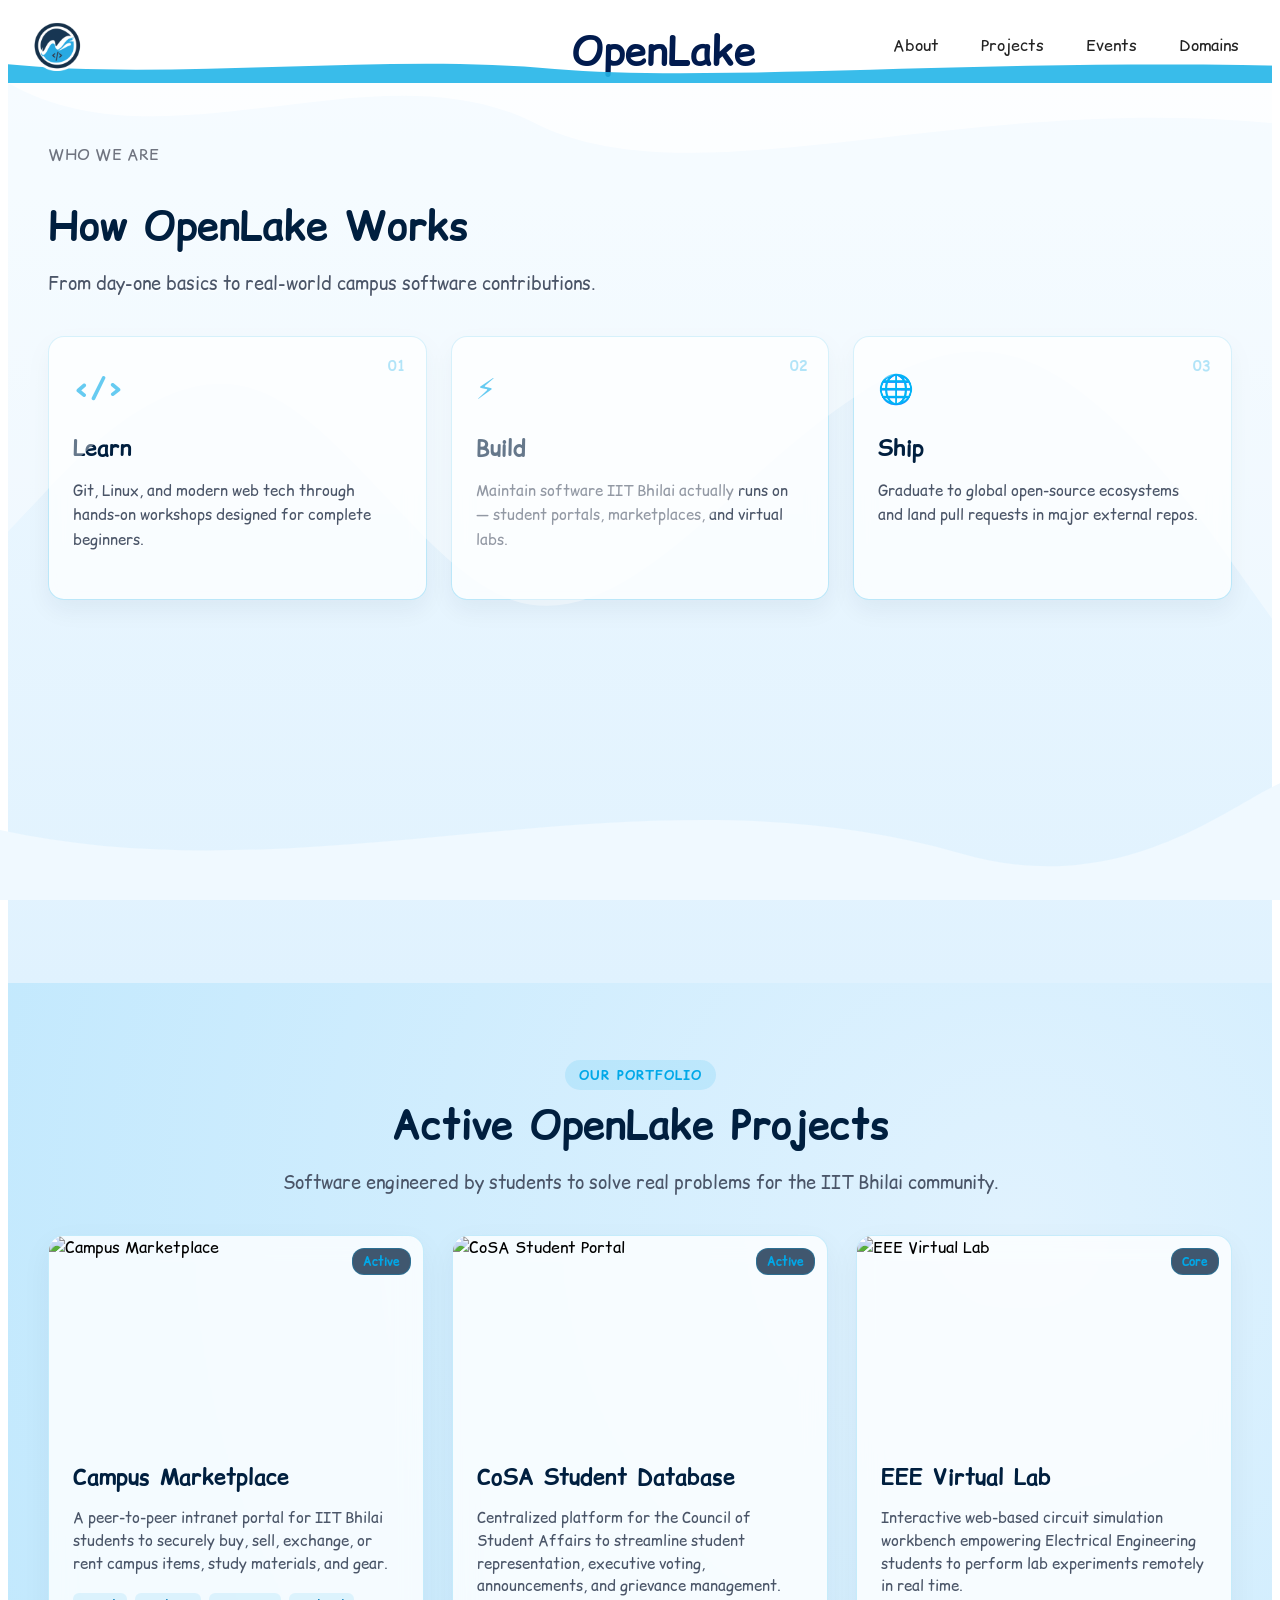
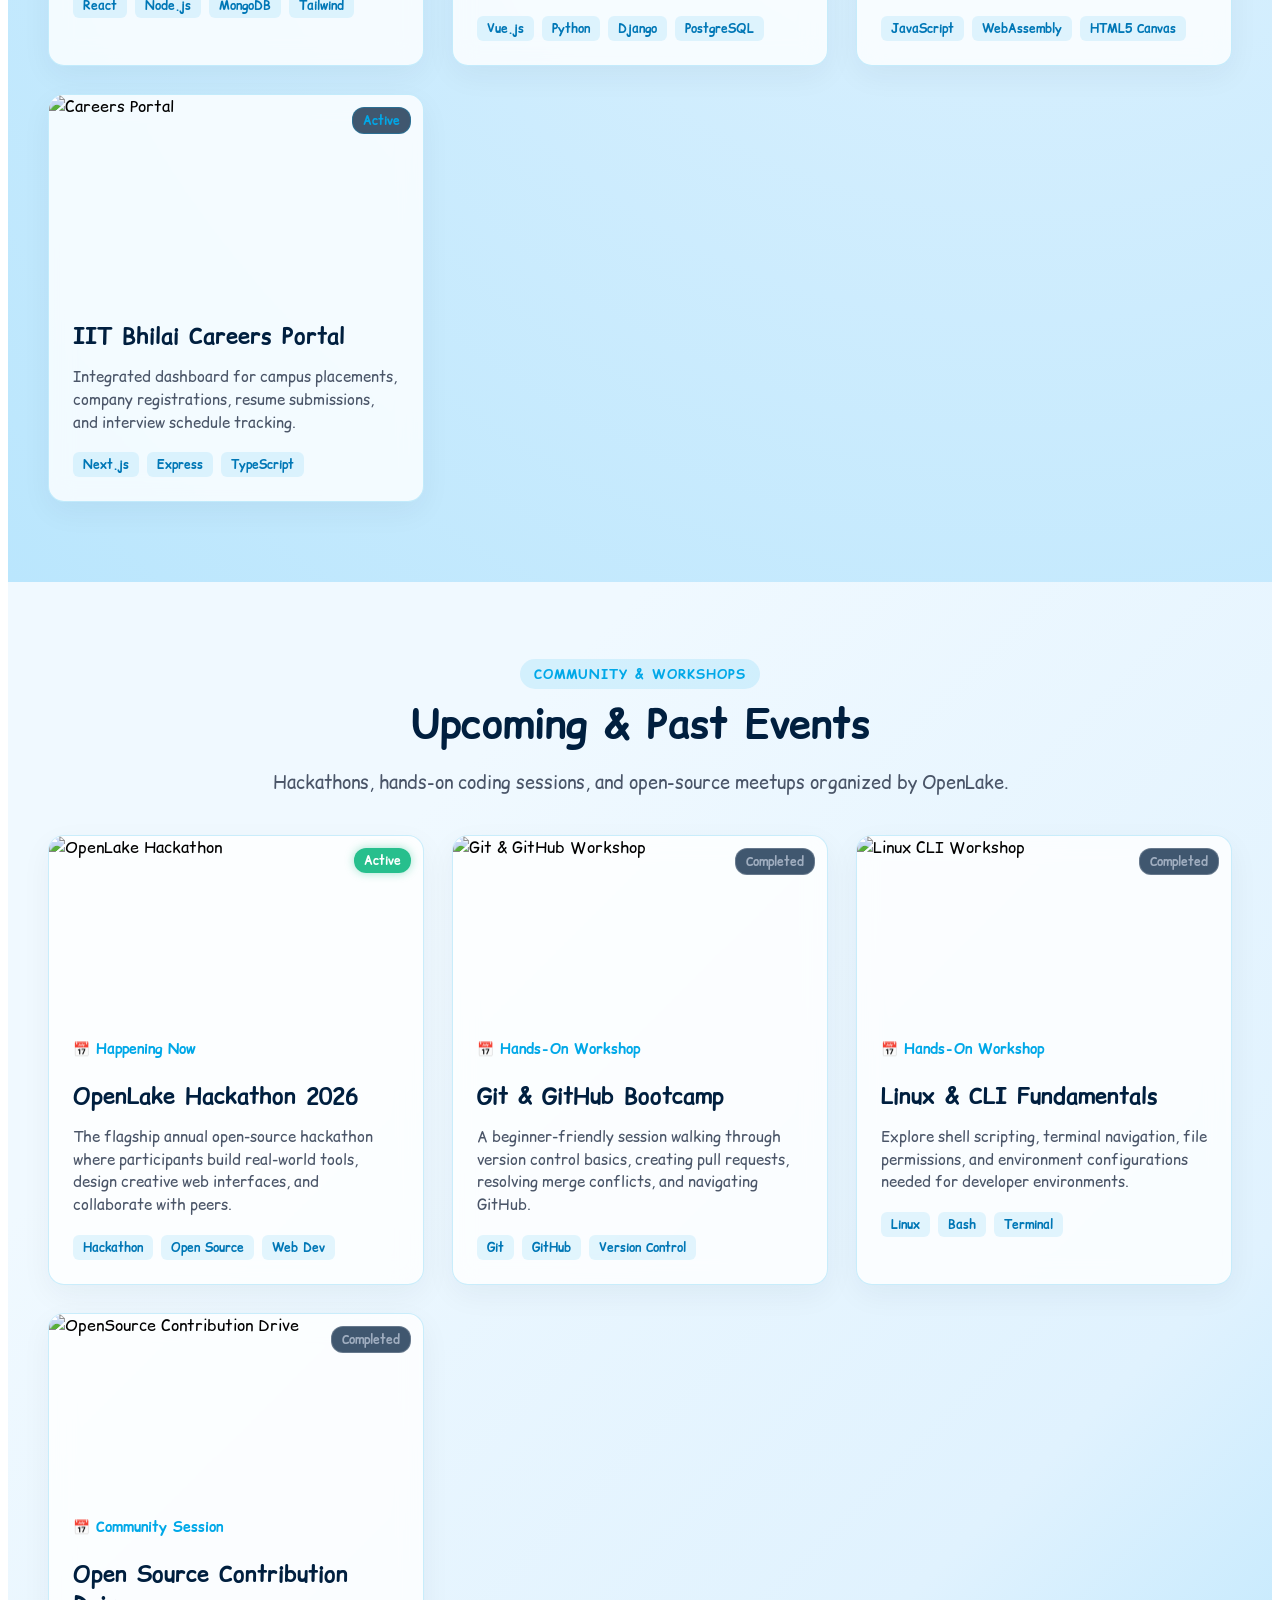
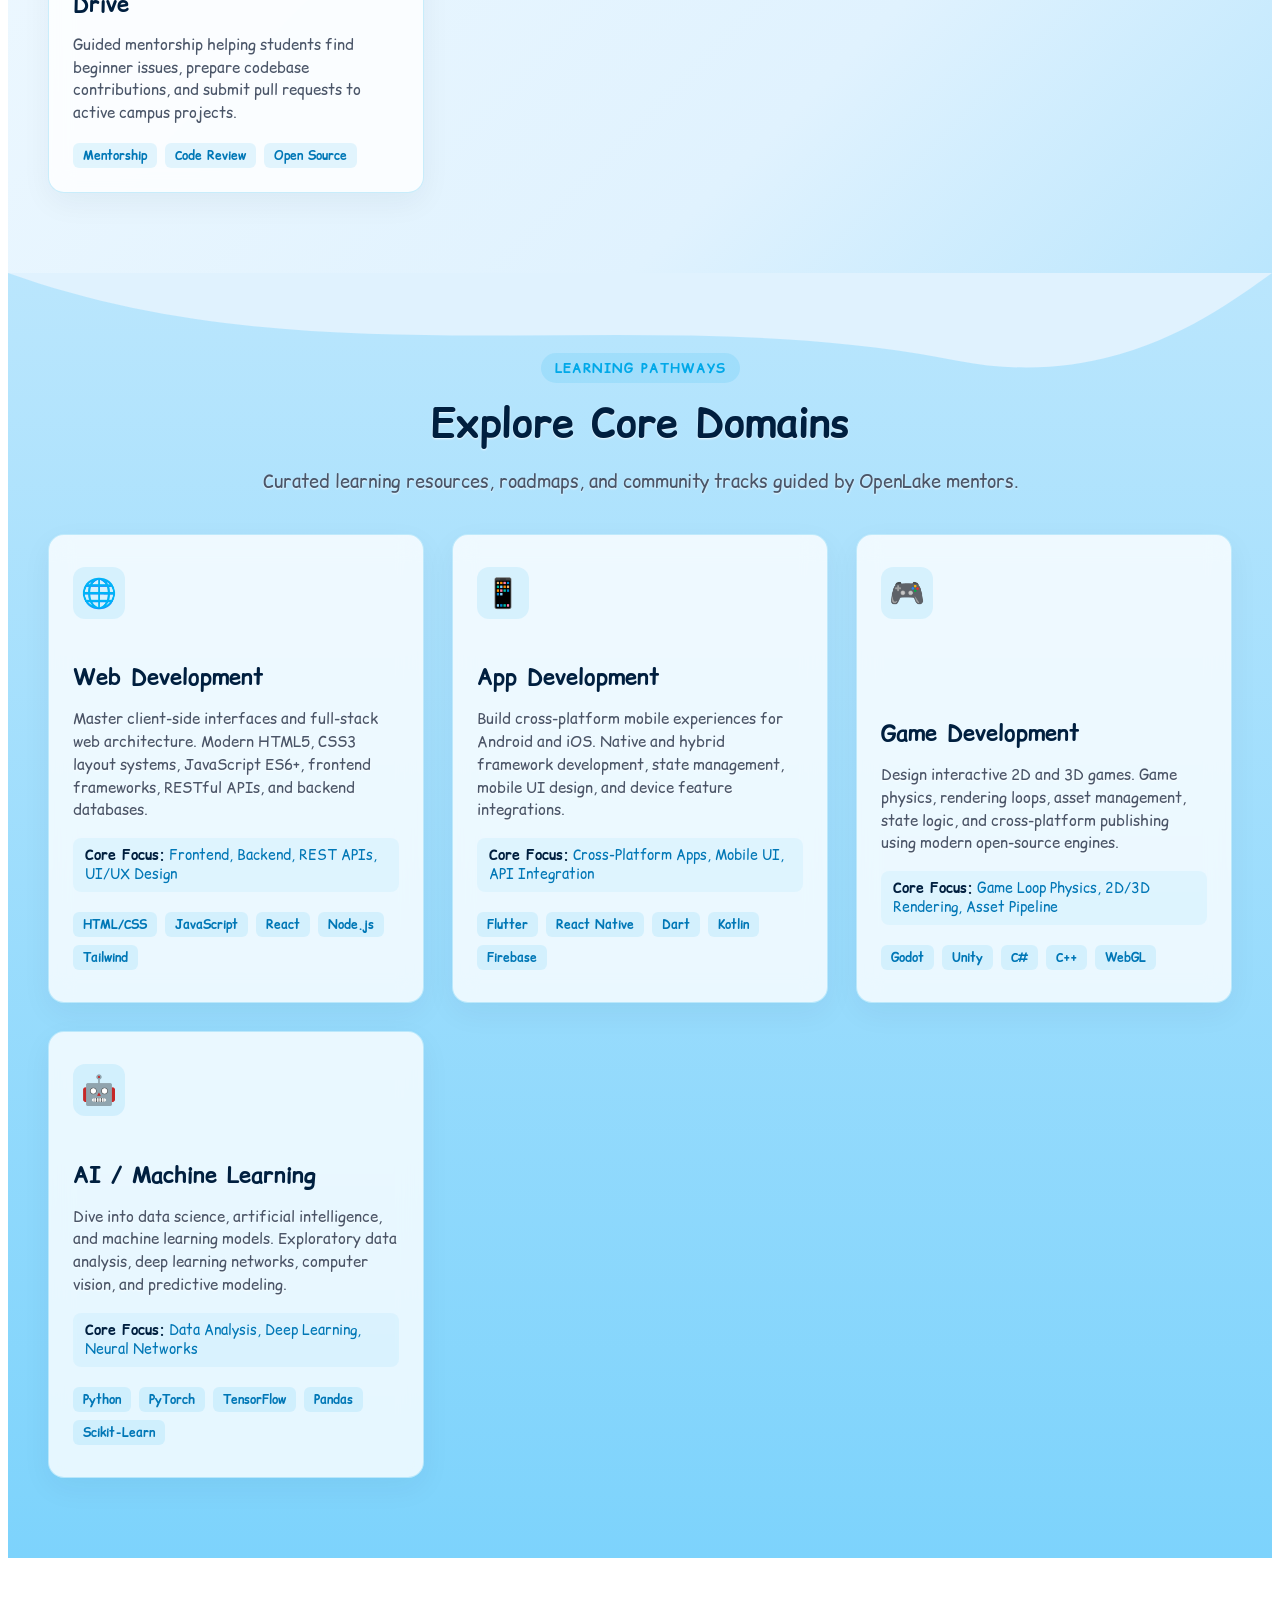
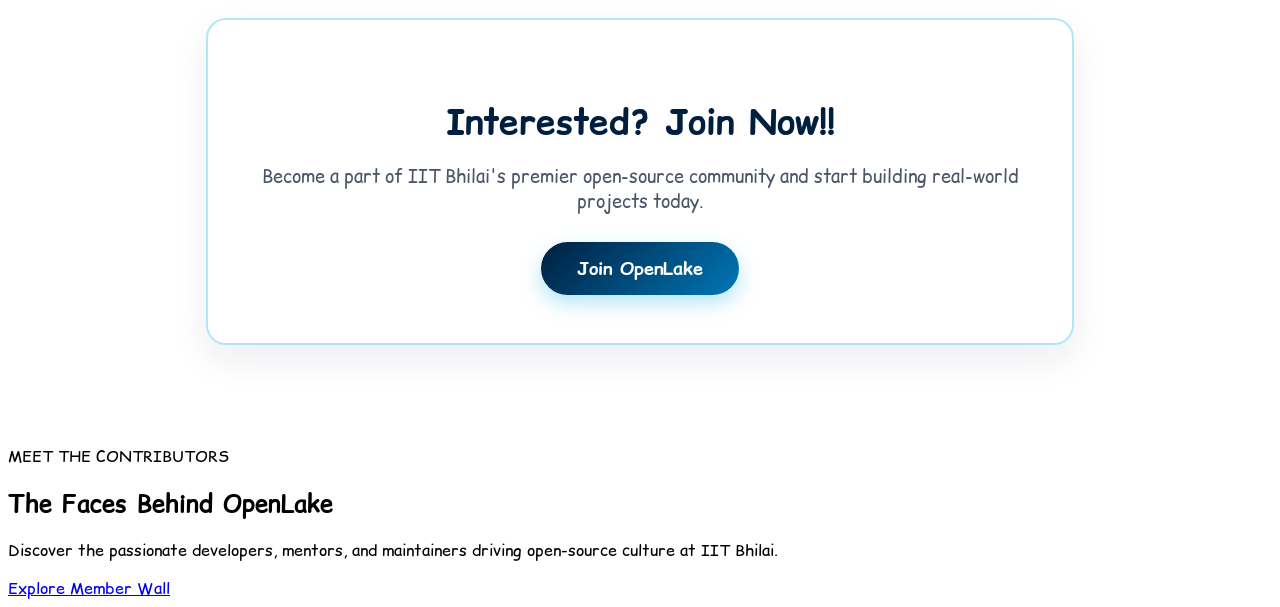
==== commit ed9629ff: "added member wall button" ====
--- a/index.html
+++ b/index.html
@@ -348,6 +348,15 @@
                 <a href="join.html" class="join-btn">Join OpenLake</a>
             </div>
         </section>
+        <!-- Member Wall CTA Section -->
+<section id="team" class="team-cta-section">
+    <div class="team-cta-card animate-pop">
+        <span class="badge">MEET THE CONTRIBUTORS</span>
+        <h2>The Faces Behind OpenLake</h2>
+        <p>Discover the passionate developers, mentors, and maintainers driving open-source culture at IIT Bhilai.</p>
+        <a href="team.html" class="secondary-btn">Explore Member Wall</a>
+    </div>
+</section>
     </main>
     <script src="script.js"></script>
 </body>
--- a/style.css
+++ b/style.css
@@ -749,4 +749,51 @@
 
 .resource-highlights strong {
     color: #001f3f;
+}
+/* Join CTA Section */
+.cta-section {
+    padding: 60px 40px 100px;
+    text-align: center;
+}
+
+.cta-card {
+    background: rgba(255, 255, 255, 0.85);
+    backdrop-filter: blur(12px);
+    border: 2px solid rgba(0, 168, 232, 0.3);
+    border-radius: 20px;
+    padding: 48px 32px;
+    max-width: 800px;
+    margin: 0 auto;
+    box-shadow: 0 15px 35px rgba(0, 31, 63, 0.08);
+}
+
+.cta-card h2 {
+    color: #001f3f;
+    font-size: 2.2rem;
+    margin-bottom: 12px;
+}
+
+.cta-card p {
+    color: #4a5568;
+    font-size: 1.1rem;
+    margin-bottom: 28px;
+}
+
+.join-btn {
+    display: inline-block;
+    background: linear-gradient(135deg, #001f3f, #0077b6);
+    color: #ffffff;
+    font-size: 1.1rem;
+    font-weight: 700;
+    padding: 14px 36px;
+    border-radius: 30px;
+    text-decoration: none;
+    box-shadow: 0 8px 20px rgba(0, 168, 232, 0.3);
+    transition: transform 0.3s ease, box-shadow 0.3s ease, background 0.3s ease;
+}
+
+.join-btn:hover {
+    transform: translateY(-3px) scale(1.03);
+    box-shadow: 0 12px 28px rgba(0, 168, 232, 0.45);
+    background: linear-gradient(135deg, #0077b6, #00a8e8);
 }
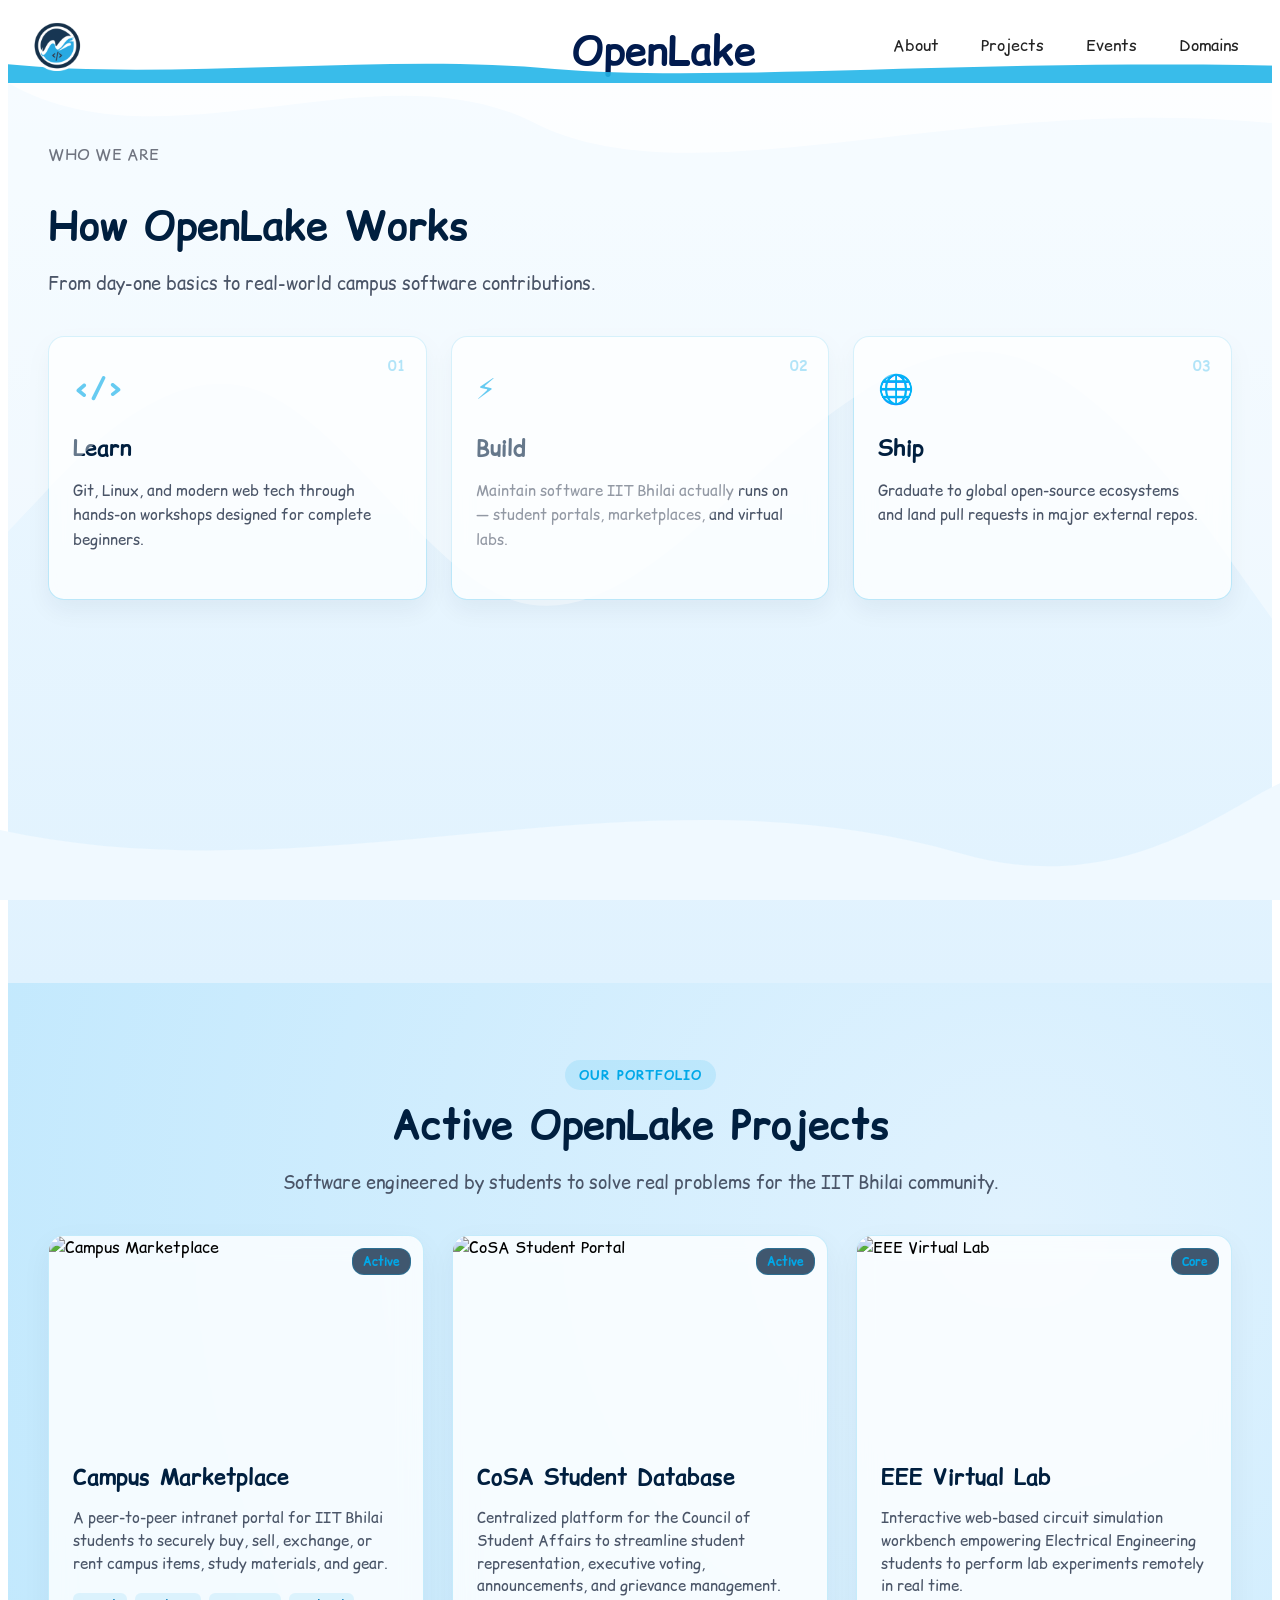
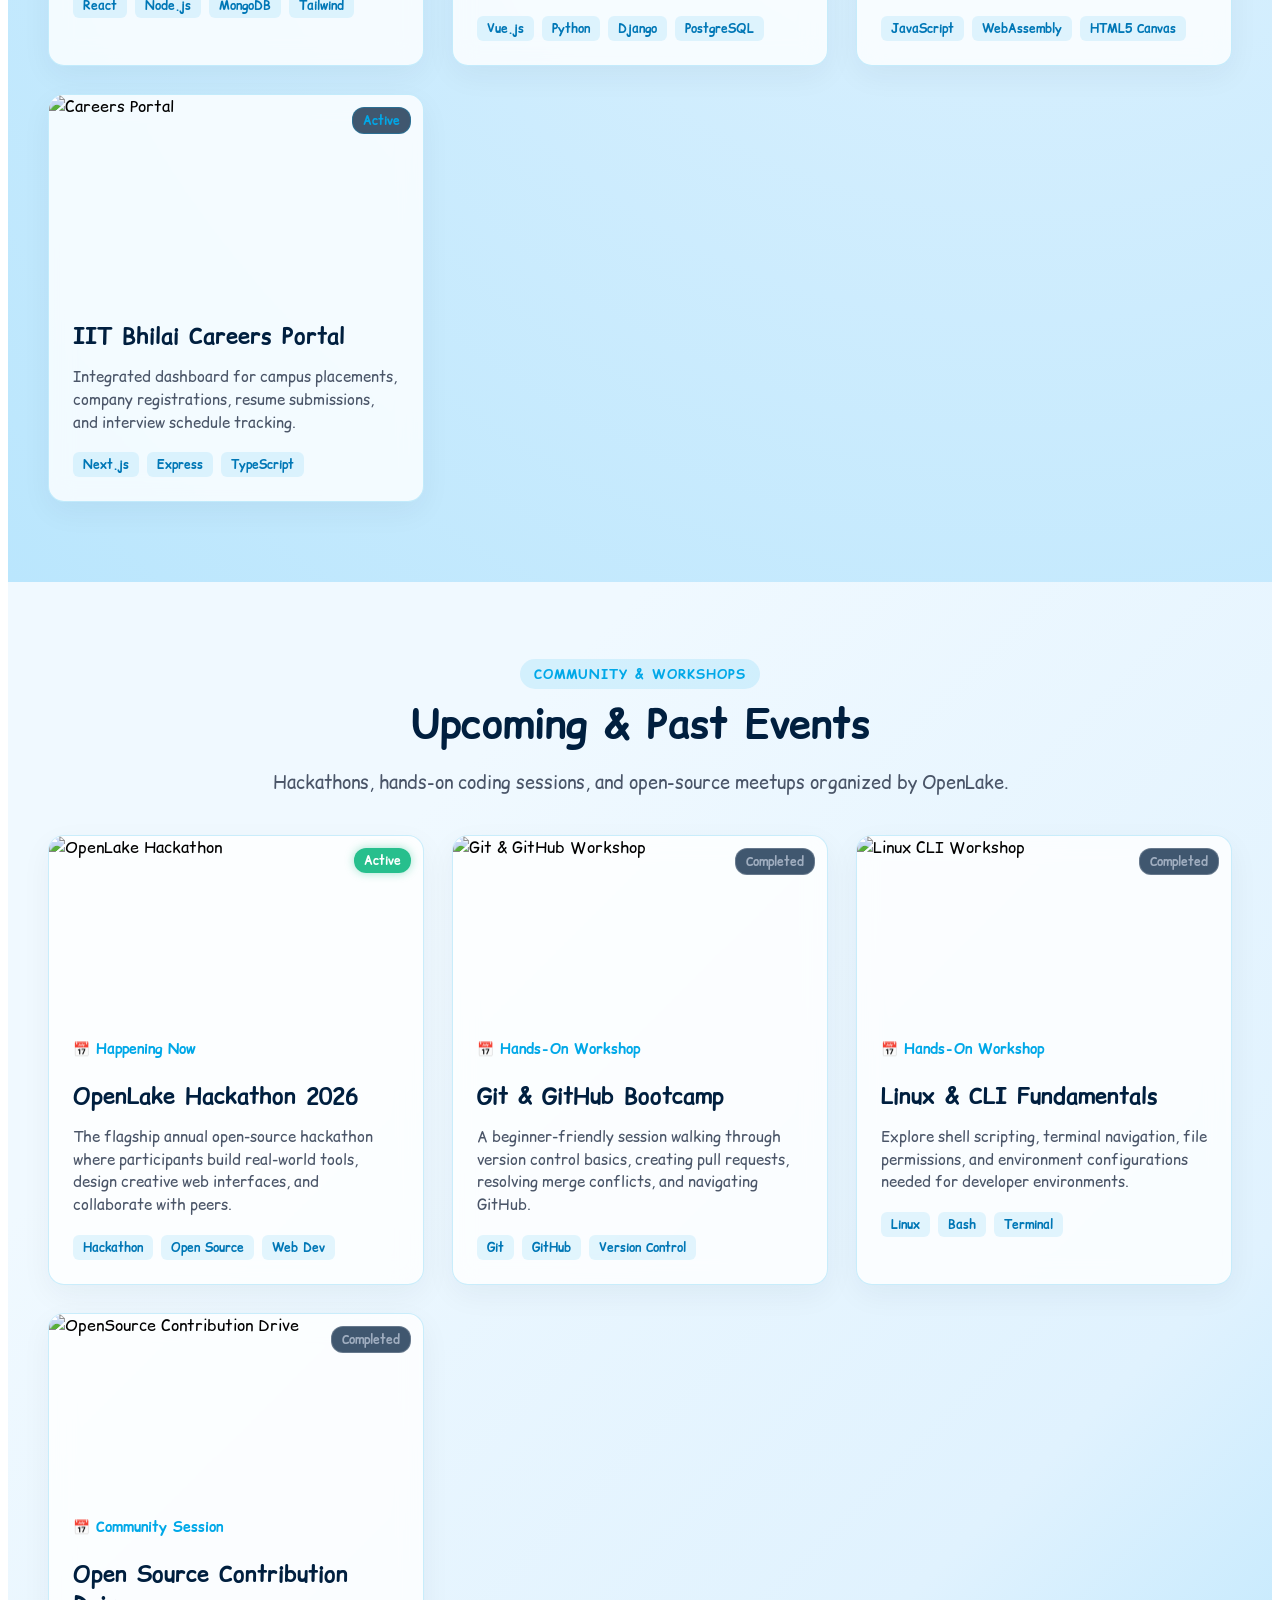
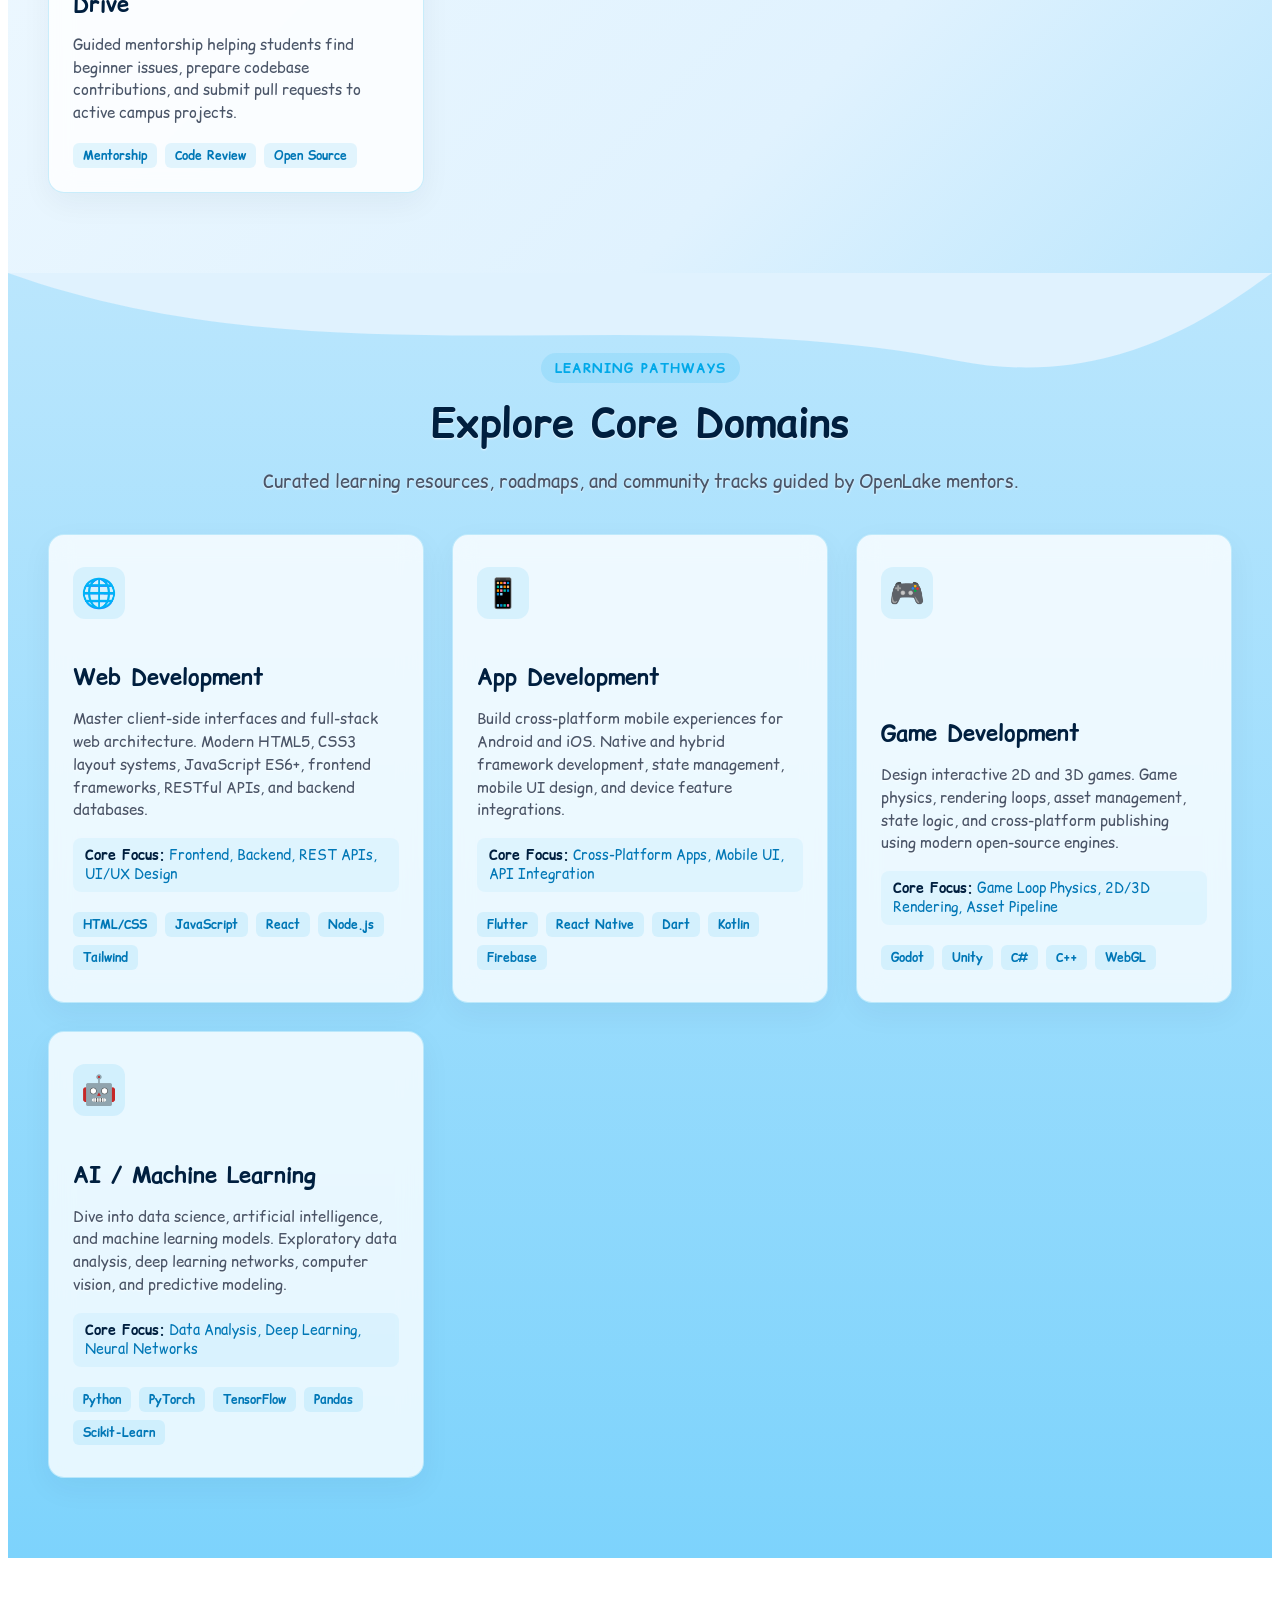
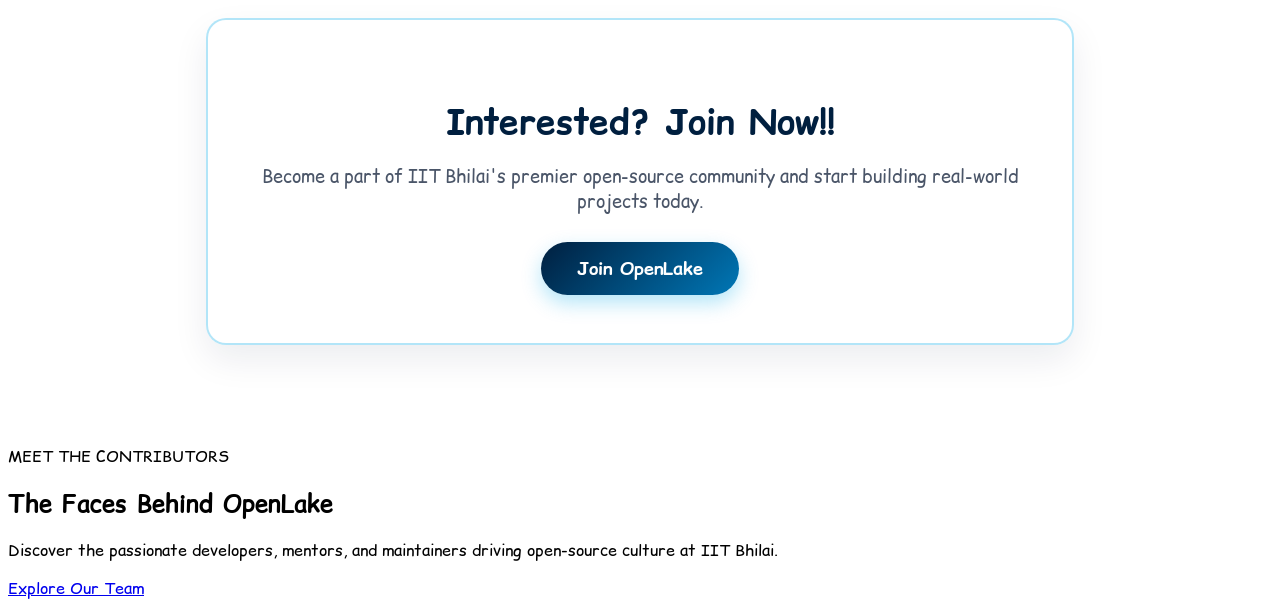
==== commit b8e1112d: "added team wall button" ====
--- a/index.html
+++ b/index.html
@@ -354,7 +354,7 @@
         <span class="badge">MEET THE CONTRIBUTORS</span>
         <h2>The Faces Behind OpenLake</h2>
         <p>Discover the passionate developers, mentors, and maintainers driving open-source culture at IIT Bhilai.</p>
-        <a href="team.html" class="secondary-btn">Explore Member Wall</a>
+        <a href="team.html" class="secondary-btn">Explore Our Team</a>
     </div>
 </section>
     </main>
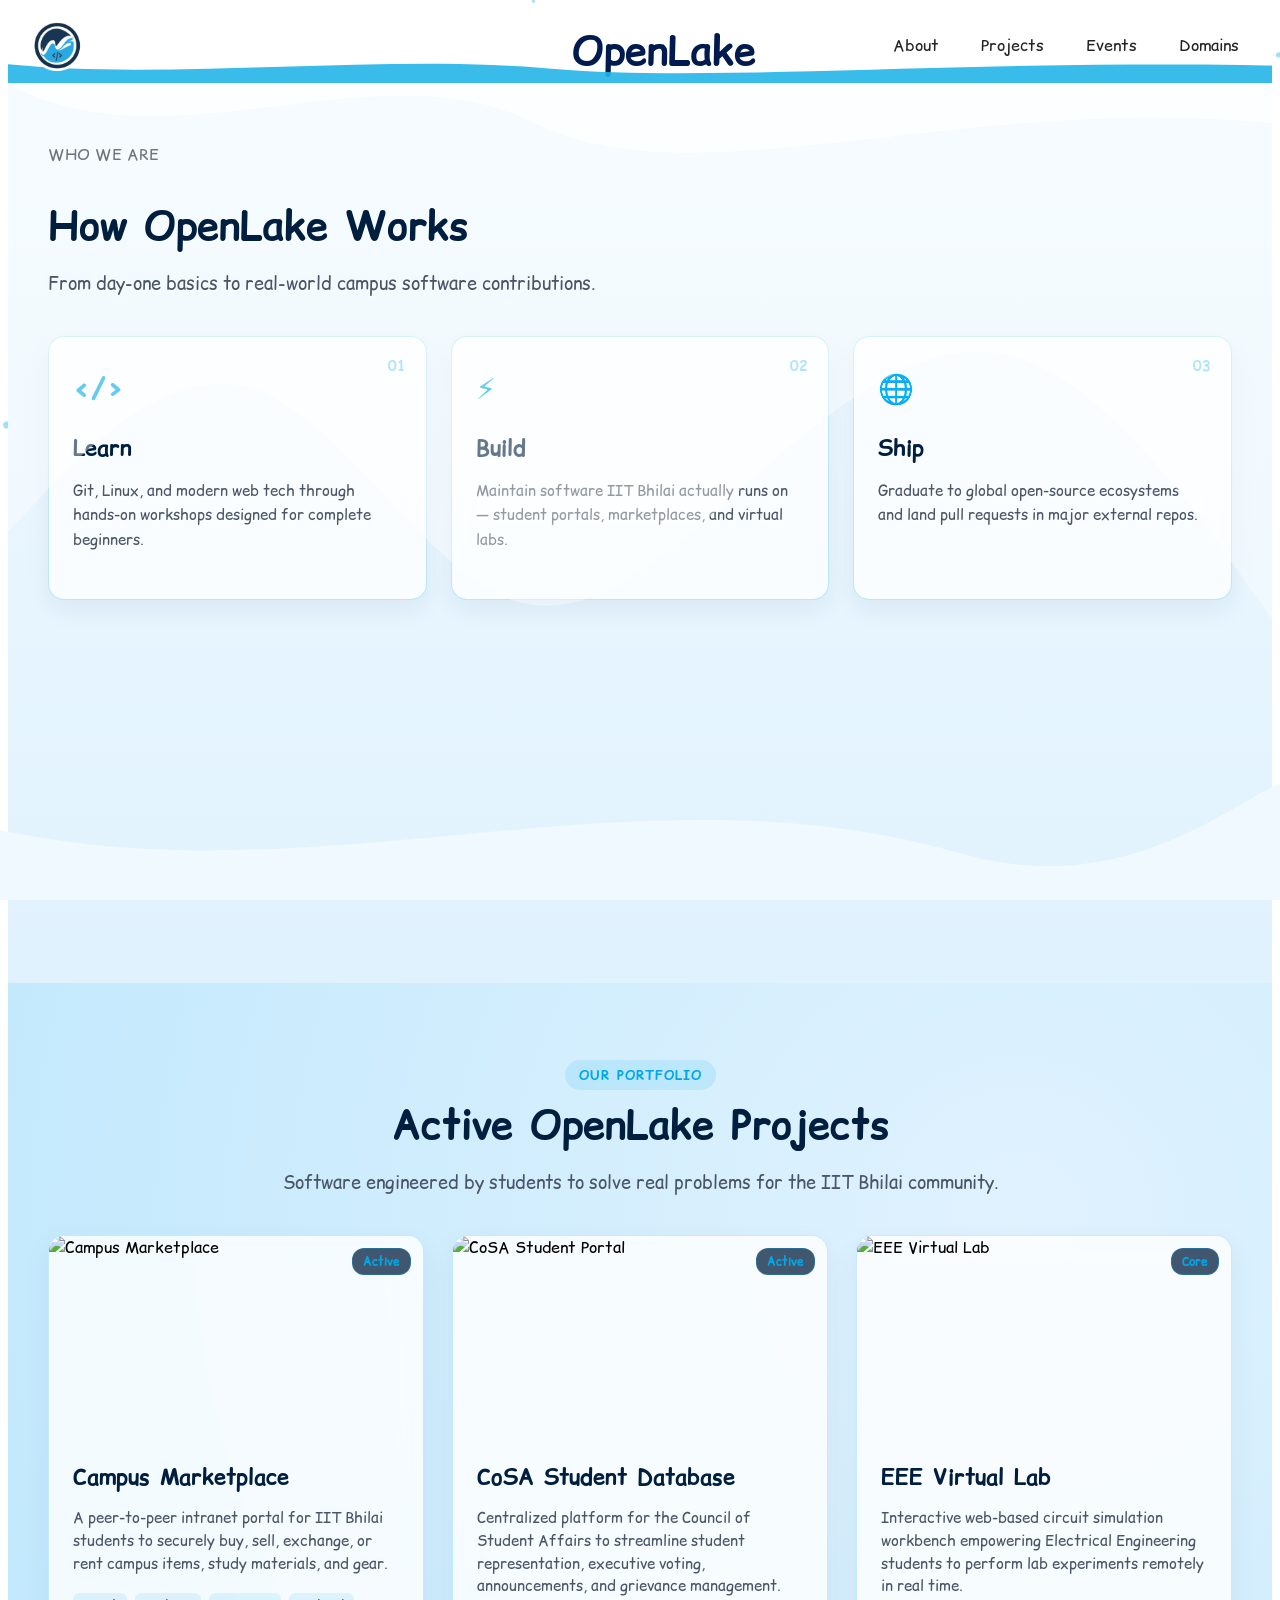
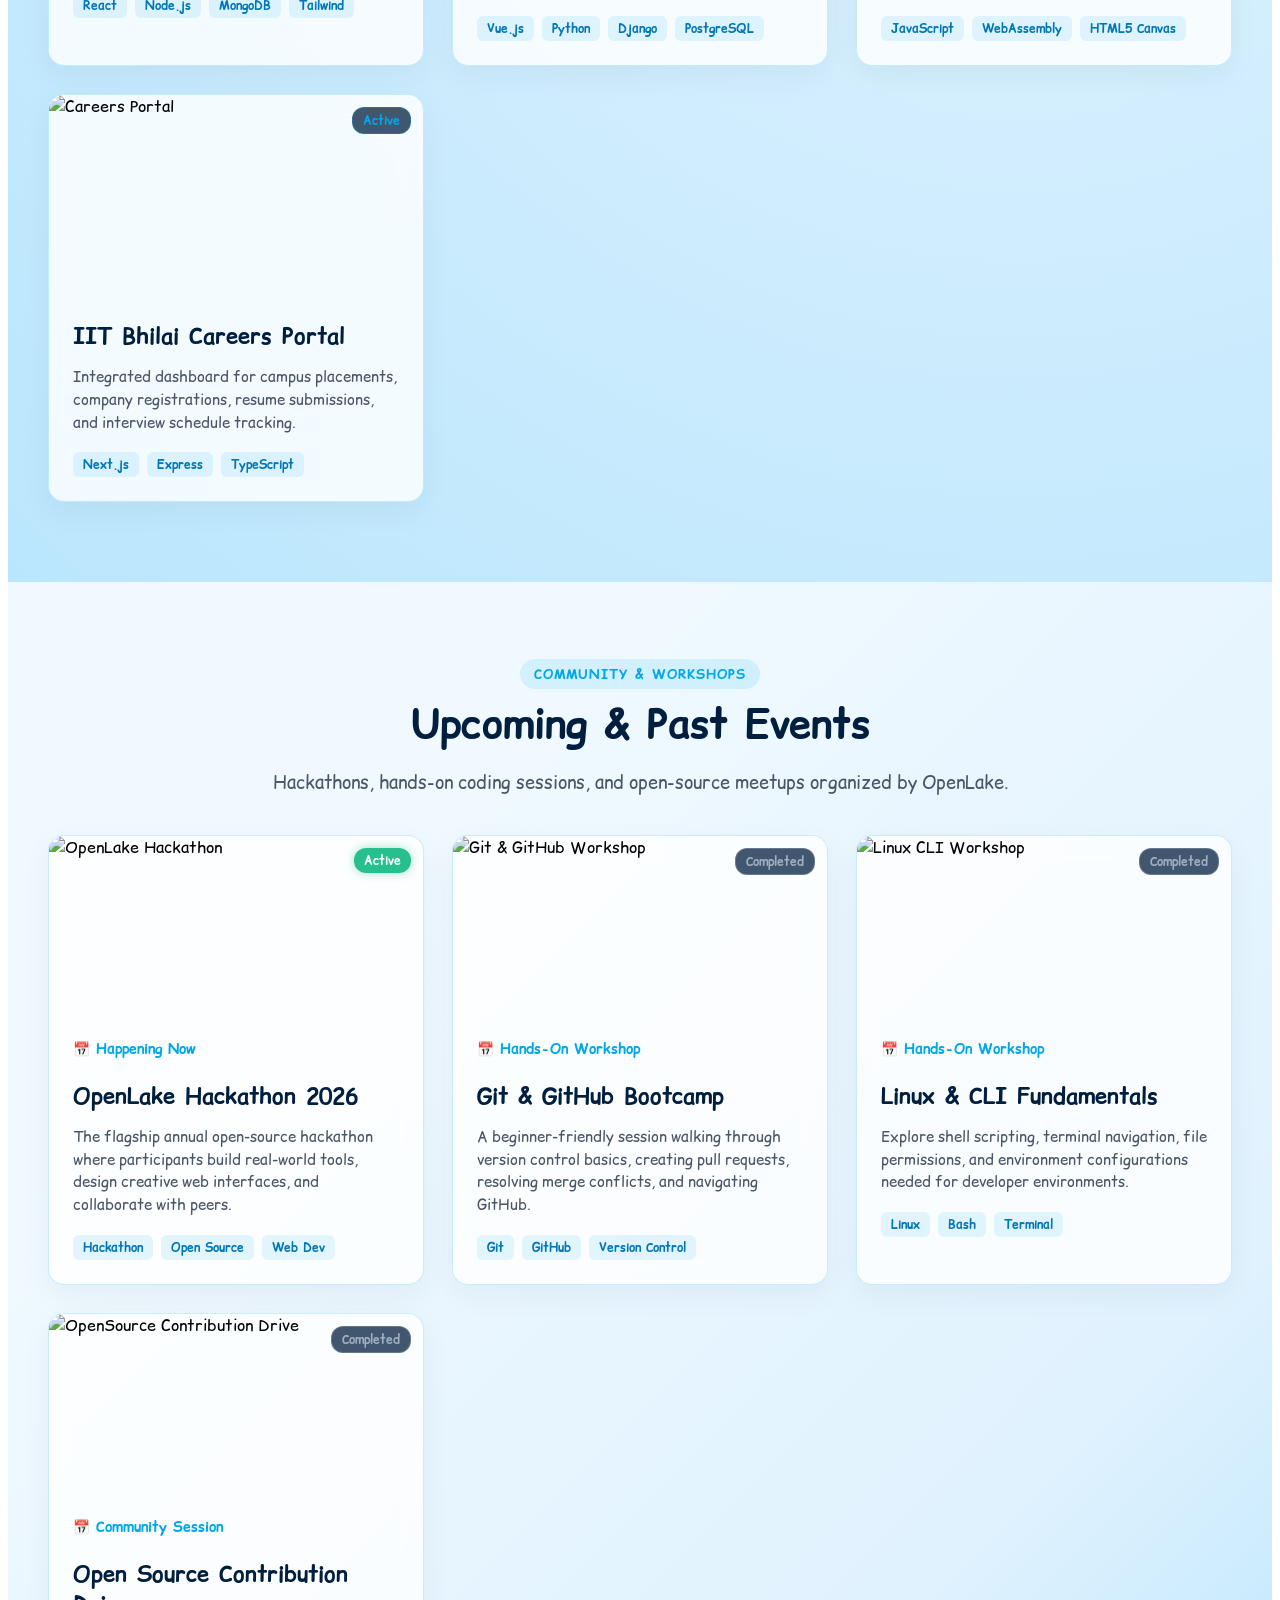
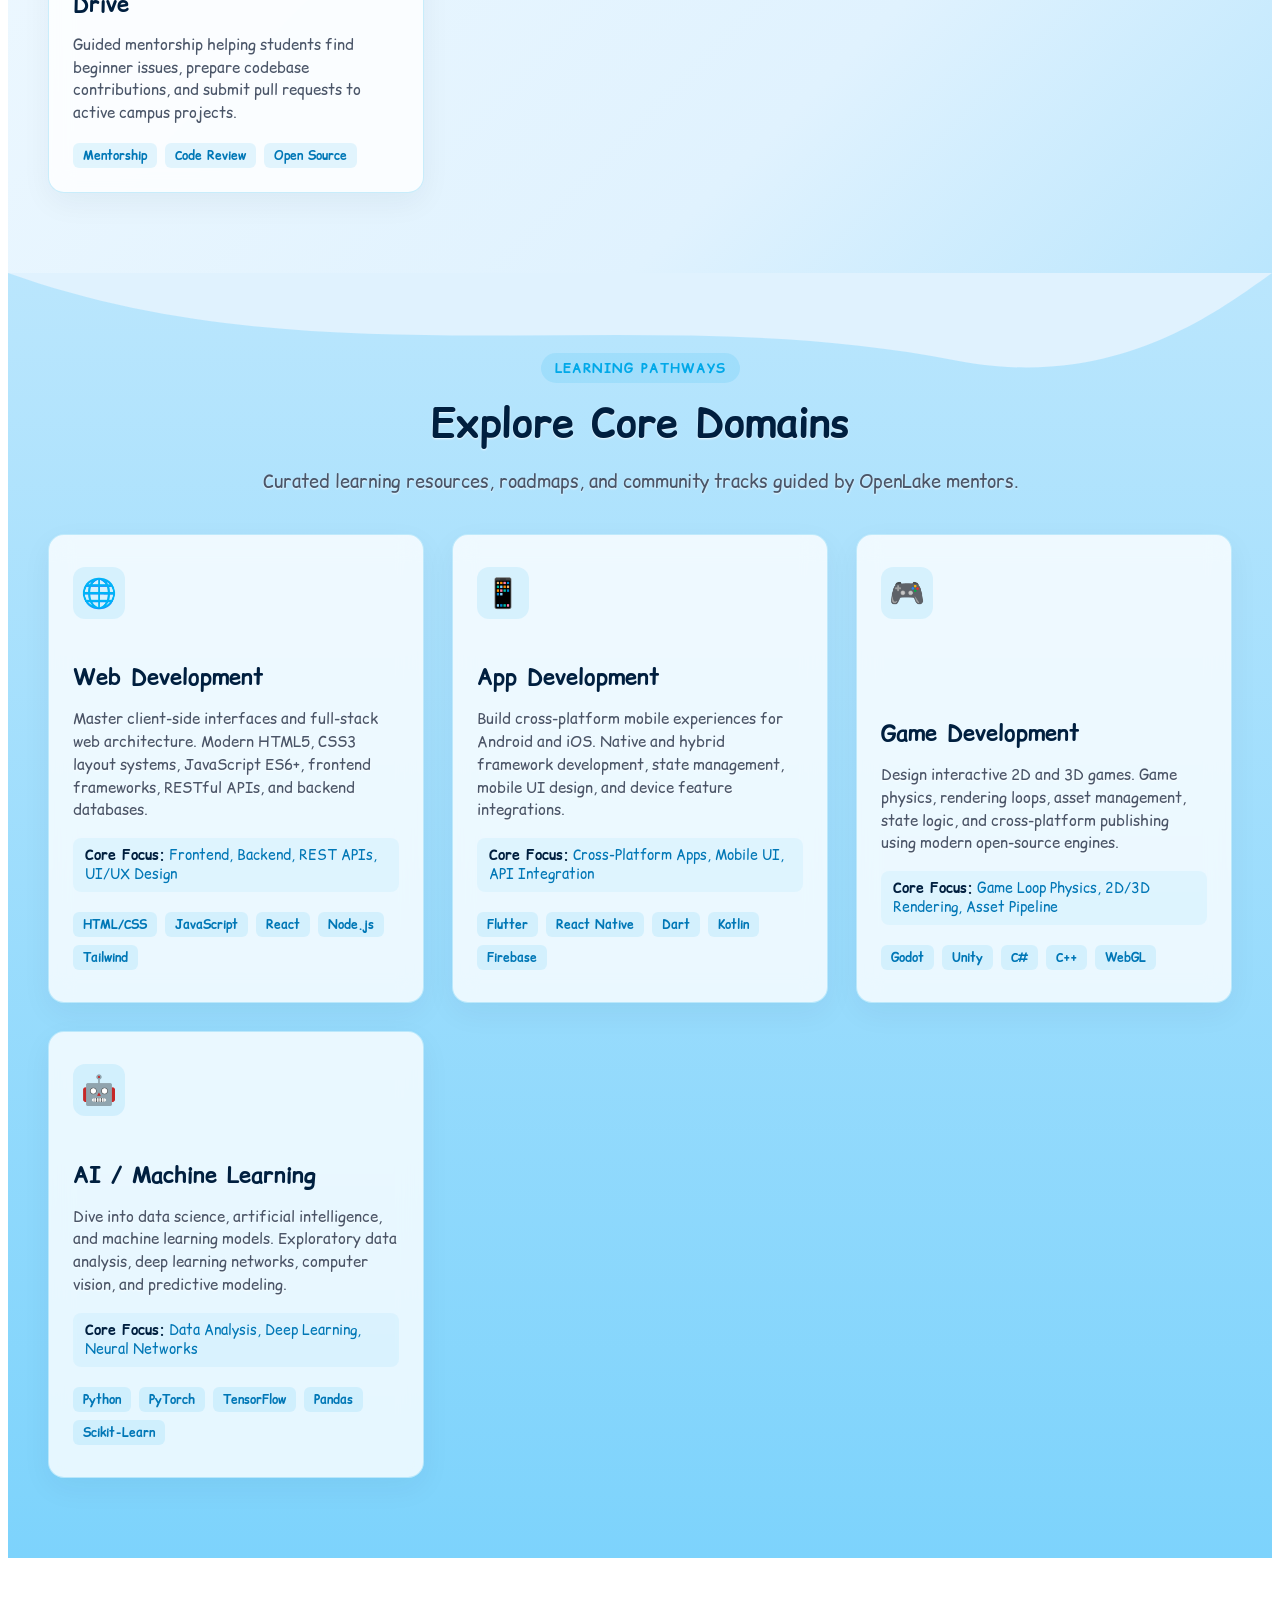
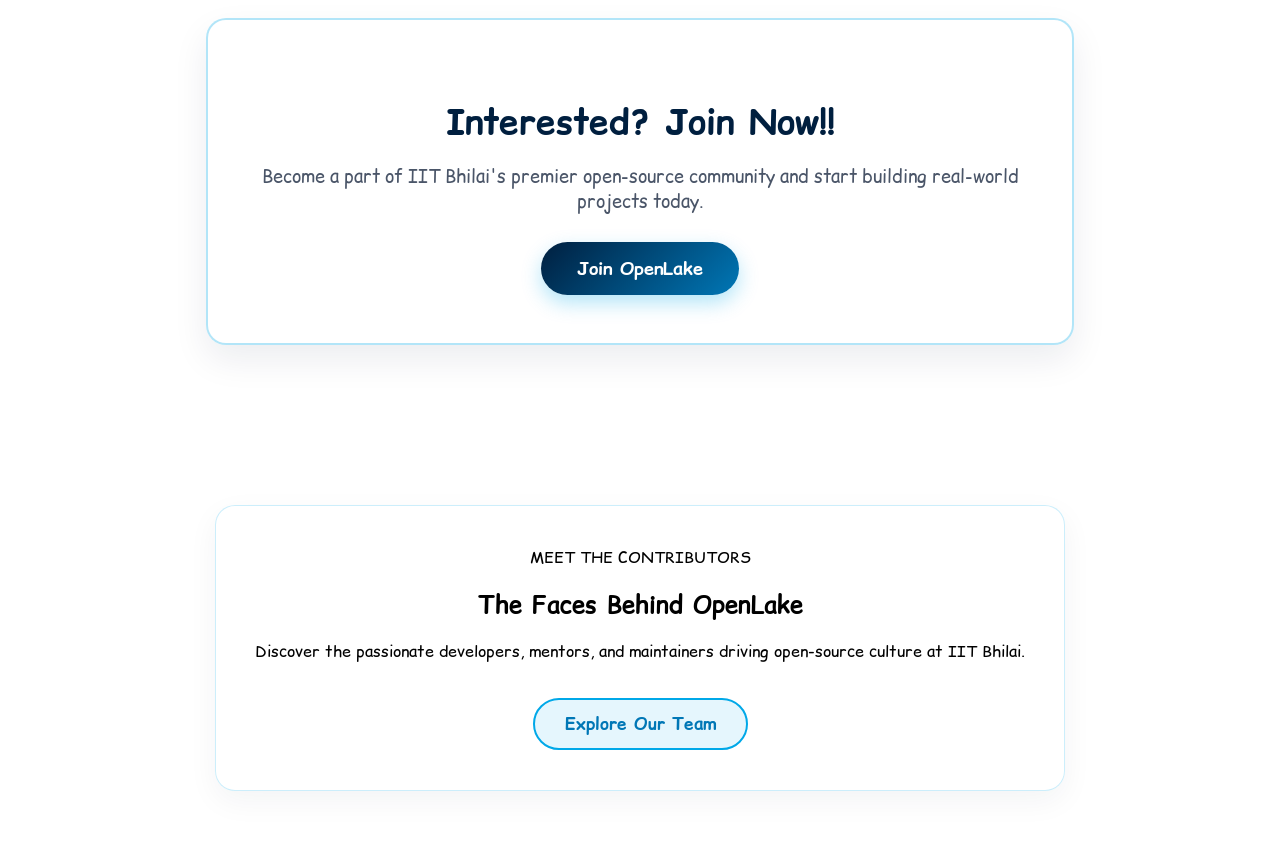
==== commit 985ff2f0: "Adding background effects" ====
--- a/index.html
+++ b/index.html
@@ -13,6 +13,7 @@
 </head>
 
 <body>
+    <canvas id="bgCanvas"></canvas>
     <header class="navbar">
         <img src="openlake.svg" alt="OpenLake Logo" class="logo" id="main-logo" style="cursor: pointer;">
         <center>
--- a/style.css
+++ b/style.css
@@ -796,4 +796,51 @@
     transform: translateY(-3px) scale(1.03);
     box-shadow: 0 12px 28px rgba(0, 168, 232, 0.45);
     background: linear-gradient(135deg, #0077b6, #00a8e8);
+}
+/* Team CTA Section */
+.team-cta-section {
+    padding: 60px 40px;
+    text-align: center;
+}
+
+.team-cta-card {
+    background: rgba(255, 255, 255, 0.8);
+    backdrop-filter: blur(12px);
+    border: 1px solid rgba(0, 168, 232, 0.2);
+    border-radius: 20px;
+    padding: 40px 24px;
+    max-width: 800px;
+    margin: 0 auto;
+    box-shadow: 0 10px 30px rgba(0, 31, 63, 0.05);
+}
+
+.secondary-btn {
+    display: inline-block;
+    background: rgba(0, 168, 232, 0.1);
+    color: #0077b6;
+    border: 2px solid #00a8e8;
+    font-size: 1.05rem;
+    font-weight: 700;
+    padding: 12px 30px;
+    border-radius: 30px;
+    text-decoration: none;
+    margin-top: 20px;
+    transition: all 0.3s ease;
+}
+
+.secondary-btn:hover {
+    background: #00a8e8;
+    color: #ffffff;
+    box-shadow: 0 8px 20px rgba(0, 168, 232, 0.3);
+    transform: translateY(-2px);
+}
+/* Background Interactive Canvas */
+#bgCanvas {
+    position: fixed;
+    top: 0;
+    left: 0;
+    width: 100vw;
+    height: 100vh;
+    z-index: -1; /* Ensures canvas stays behind text and cards */
+    pointer-events: none; /* Prevents interference with scrolling and button clicks */
 }
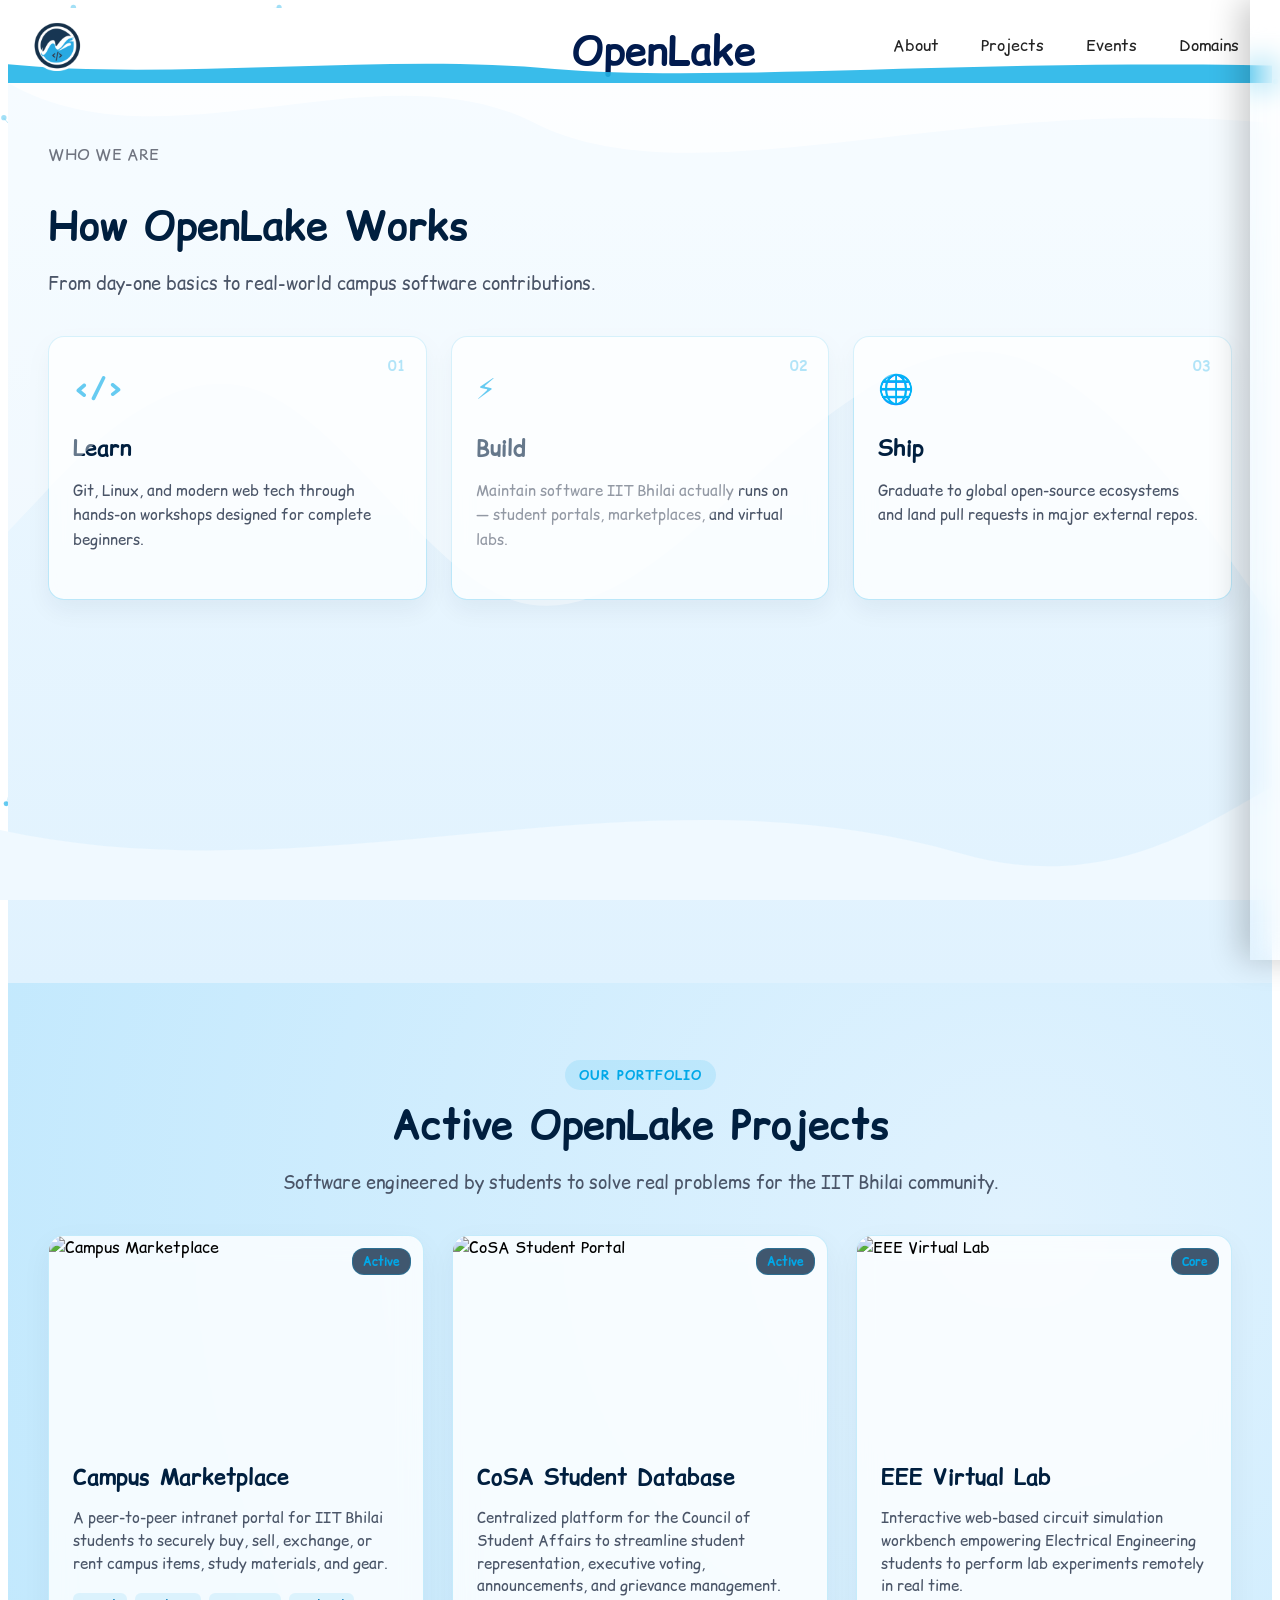
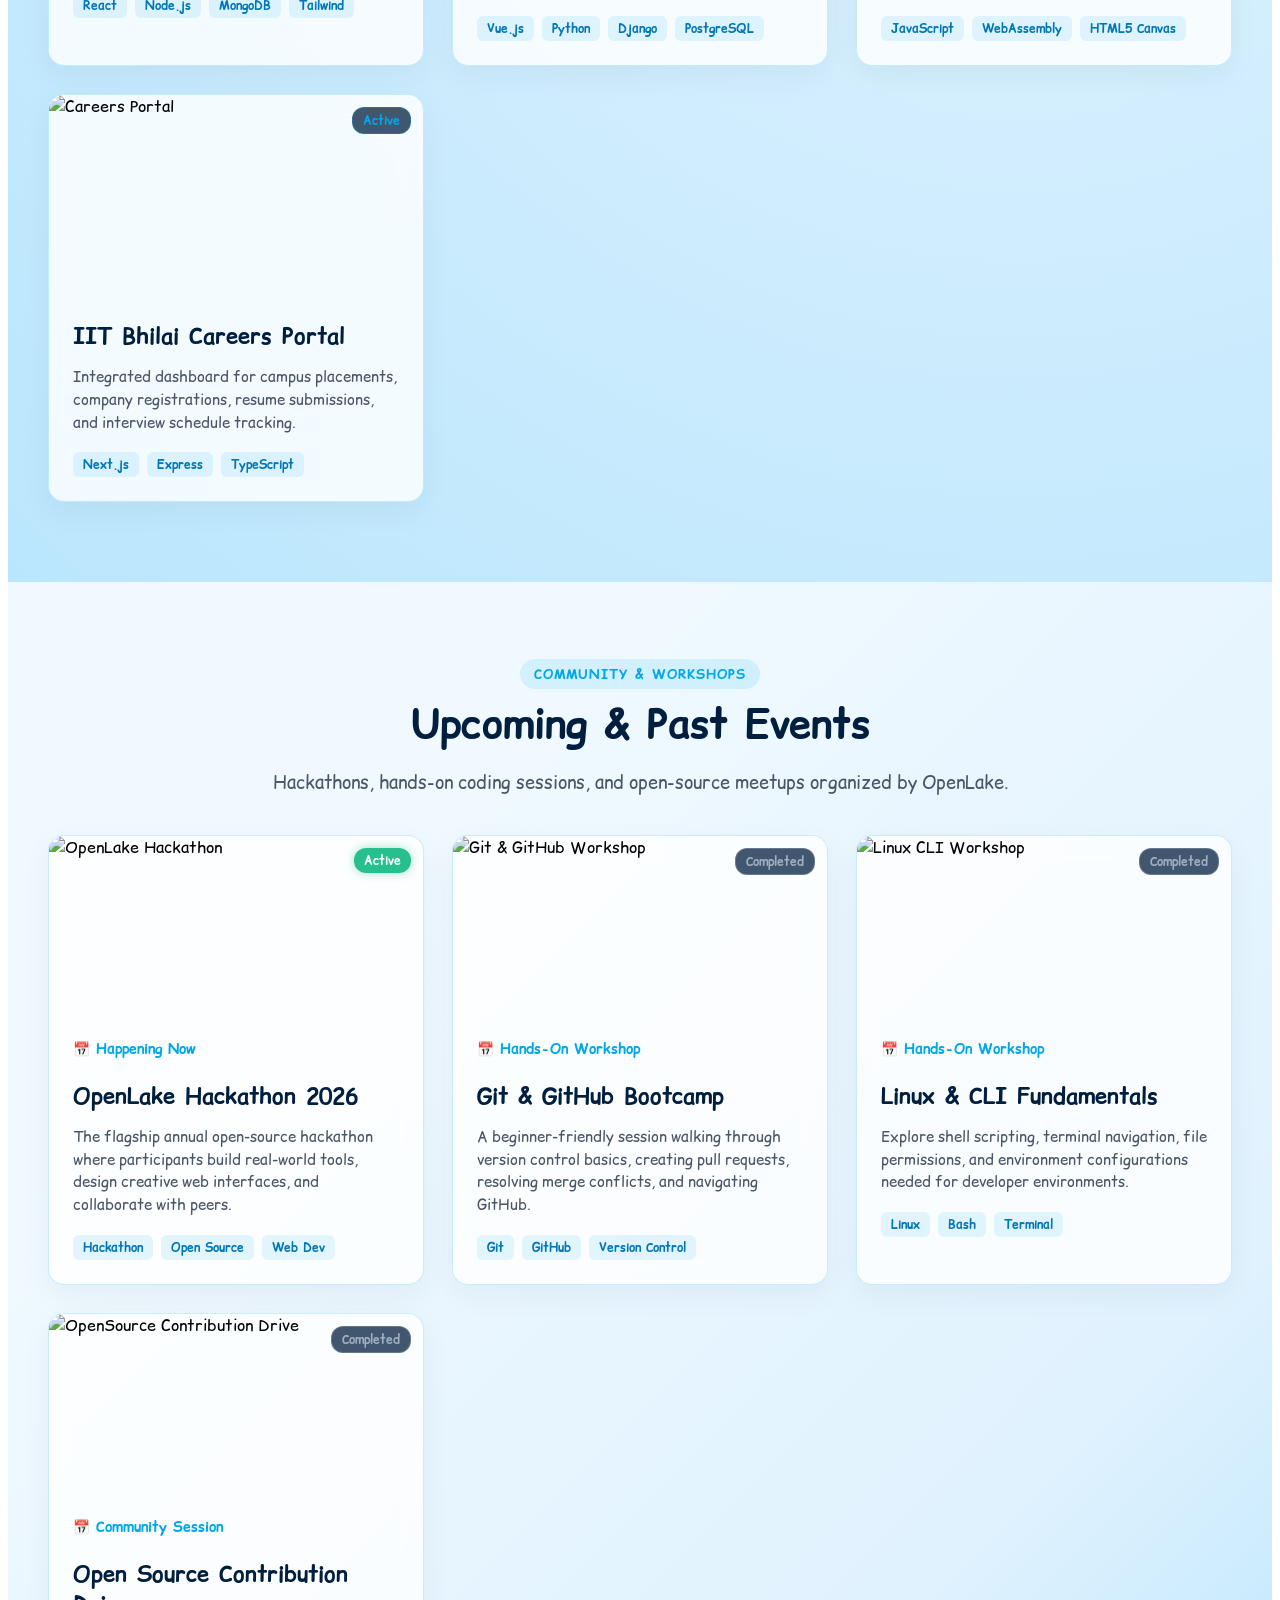
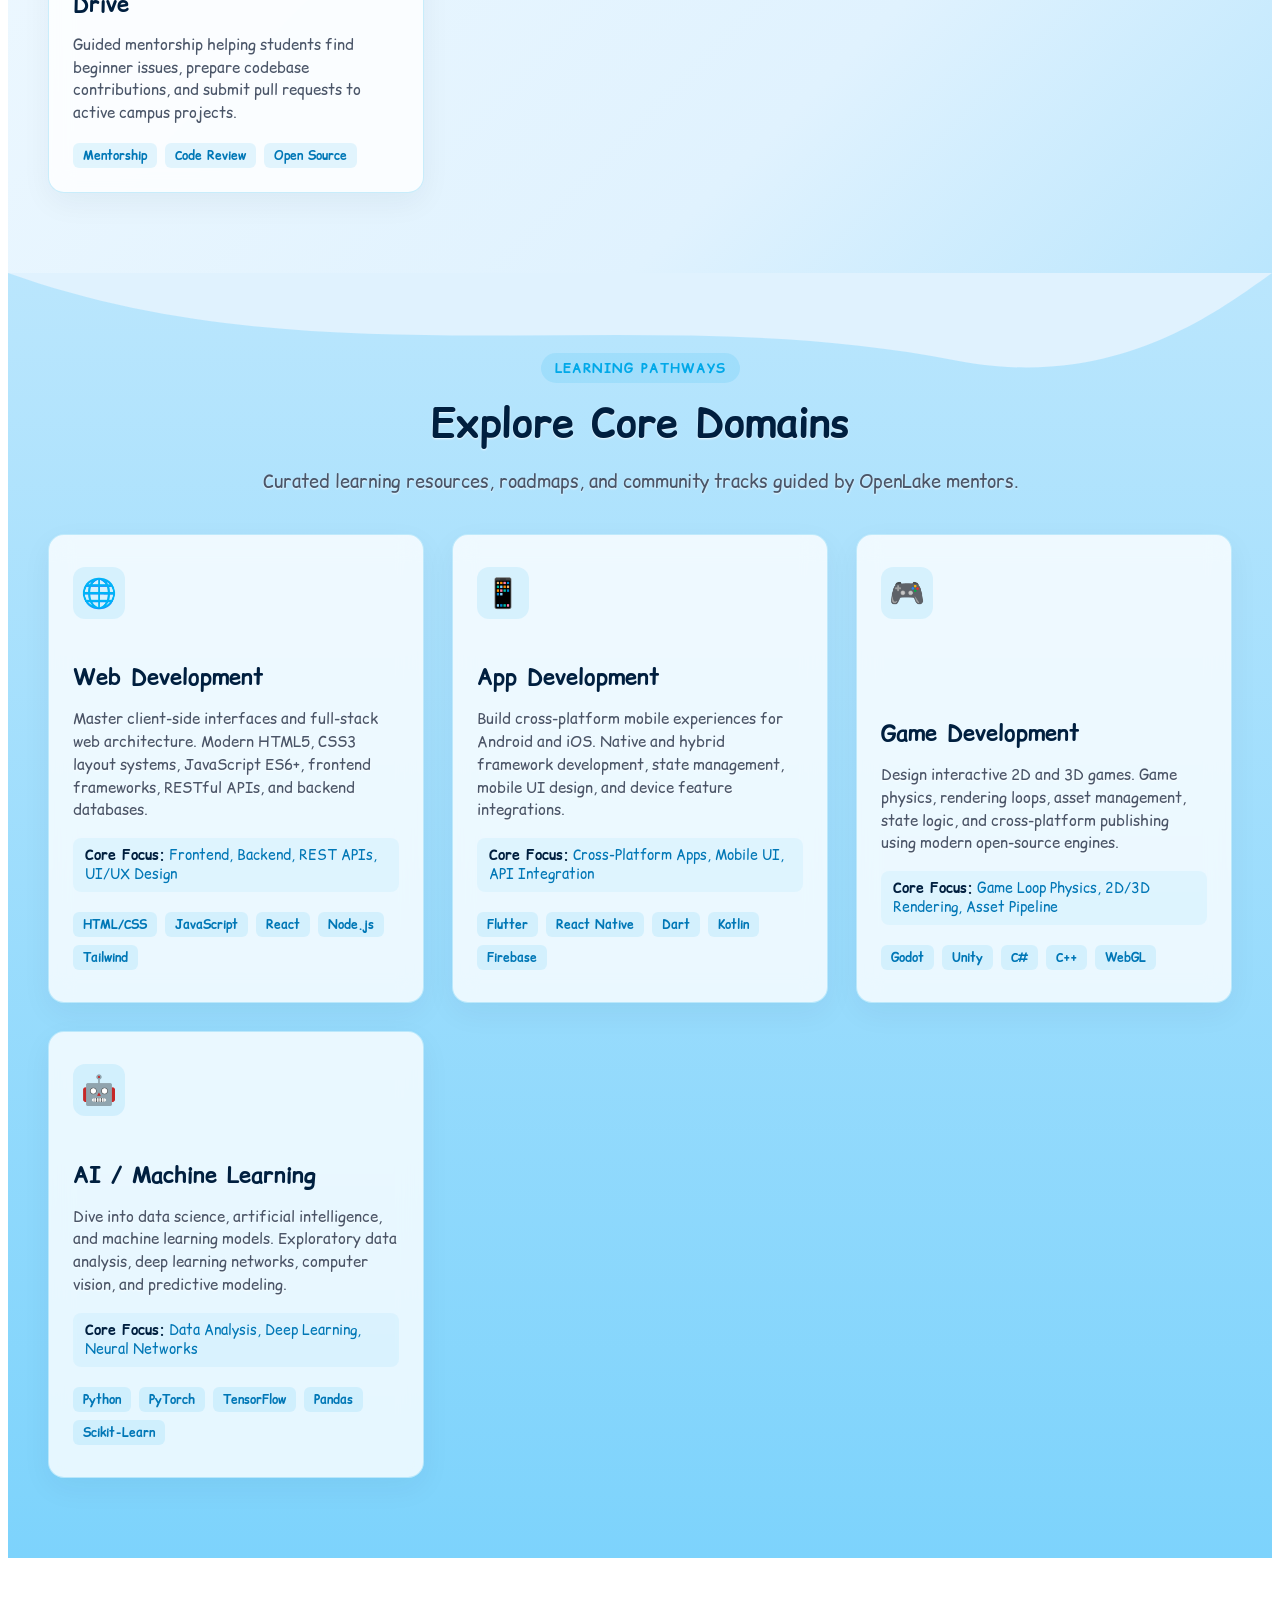
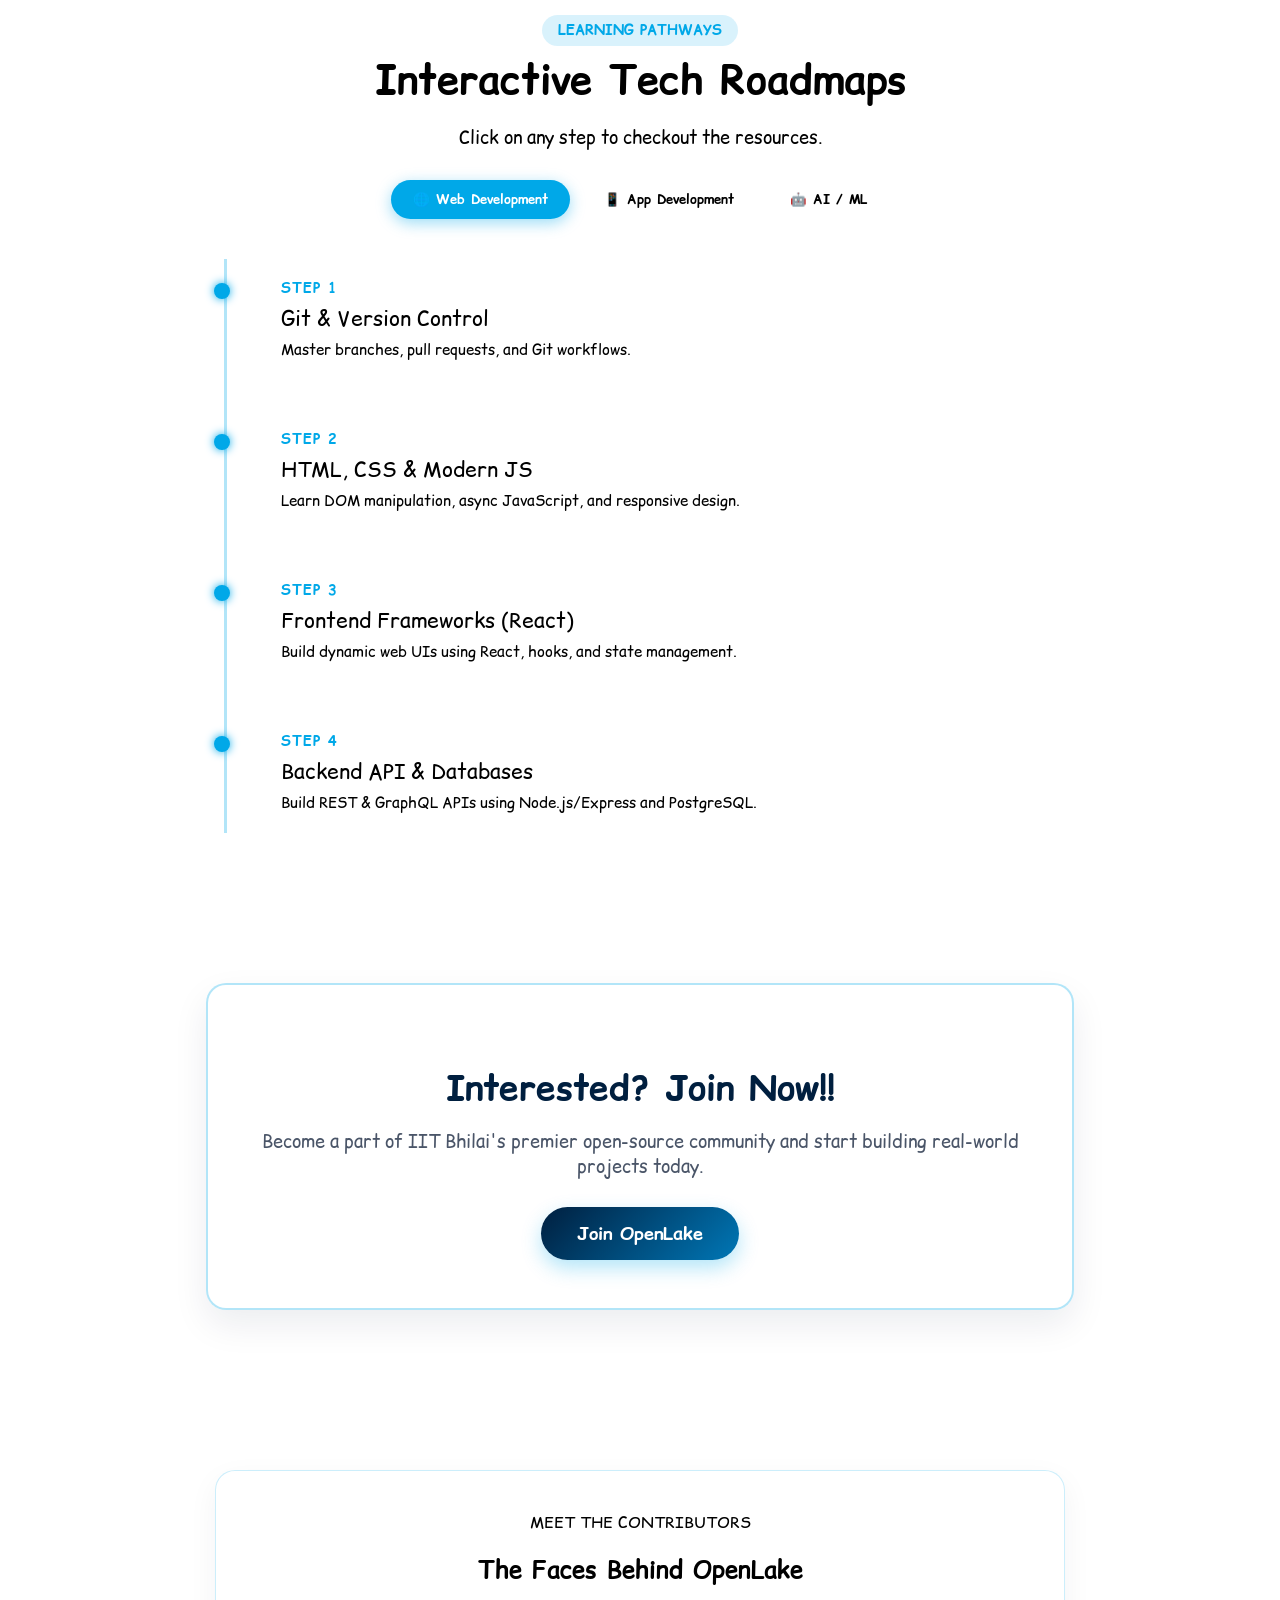
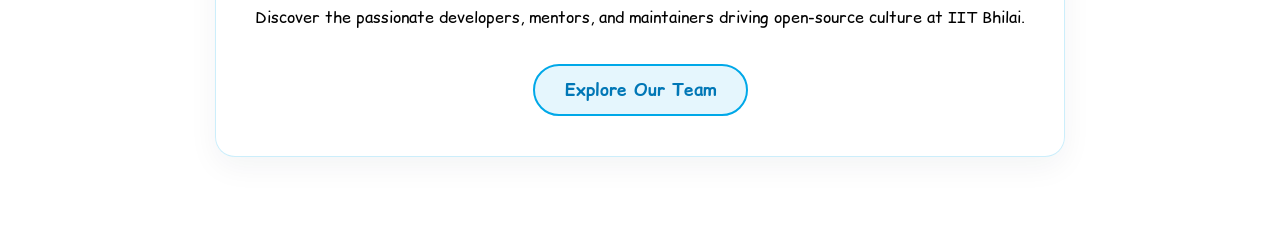
==== commit 51419452: "Roadmap" ====
--- a/index.html
+++ b/index.html
@@ -340,6 +340,40 @@
                 </div>
             </div>
         </section>
+        <!-- Interactive Tech Stack Roadmap Section -->
+<section class="roadmap-section">
+    <div class="roadmap-container">
+        <div style="text-align: center;">
+            <span class="badge" style="background: rgba(0,168,232,0.15); color: #00a8e8; padding: 6px 16px; border-radius: 20px; font-weight: 700; font-size: 0.85rem;">LEARNING PATHWAYS</span>
+            <h2 style="font-size: 2.5rem; margin: 12px 0 8px;">Interactive Tech Roadmaps</h2>
+            <p style="color: var(--text-secondary); font-size: 1.1rem;">Click on any step to checkout the resources.</p>
+        </div>
+
+        <div class="track-selector">
+            <button class="track-btn active" onclick="loadTrack('webdev', event)">🌐 Web Development</button>
+            <button class="track-btn" onclick="loadTrack('appdev', event)">📱 App Development</button>
+            <button class="track-btn" onclick="loadTrack('aiml', event)">🤖 AI / ML</button>
+        </div>
+
+        <div class="roadmap-timeline" id="timeline">
+            <!-- Dynamically populated via script -->
+        </div>
+    </div>
+</section>
+
+<!-- Roadmap Side Drawer Modal -->
+<div class="drawer-overlay" id="drawerOverlay" onclick="closeDrawer()"></div>
+<div class="drawer" id="drawer">
+    <button class="close-drawer" onclick="closeDrawer()">&times;</button>
+    <h2 id="drawerTitle" style="margin-top: 10px;">Topic Title</h2>
+    <p id="drawerDesc" style="color: var(--text-secondary); margin: 12px 0;"></p>
+    <hr style="border: none; border-top: 1px solid var(--card-border); margin: 20px 0;">
+    
+    <h3 style="color: var(--text-primary);">📚 Recommended Resources</h3>
+    <div id="drawerResources"></div>
+
+
+</div>
         <!-- Join CTA Section -->
         <section class="cta-section">
             <div class="cta-card animate-pop">
--- a/style.css
+++ b/style.css
@@ -843,4 +843,155 @@
     height: 100vh;
     z-index: -1; /* Ensures canvas stays behind text and cards */
     pointer-events: none; /* Prevents interference with scrolling and button clicks */
+}
+/* Roadmap Section Styles */
+.roadmap-section {
+    padding: 60px 20px;
+    max-width: 1100px;
+    margin: 0 auto;
+}
+
+.track-selector {
+    display: flex;
+    justify-content: center;
+    gap: 12px;
+    margin: 30px 0 40px;
+    flex-wrap: wrap;
+}
+
+.track-btn {
+    background: var(--card-bg);
+    border: 1px solid var(--card-border);
+    color: var(--text-primary);
+    padding: 10px 22px;
+    border-radius: 25px;
+    font-weight: 600;
+    cursor: pointer;
+    transition: all 0.3s ease;
+}
+
+.track-btn.active, .track-btn:hover {
+    background: #00a8e8;
+    color: #fff;
+    border-color: #00a8e8;
+    box-shadow: 0 4px 15px rgba(0, 168, 232, 0.4);
+}
+
+.roadmap-timeline {
+    position: relative;
+    max-width: 800px;
+    margin: 0 auto;
+    padding-left: 30px;
+    border-left: 3px solid rgba(0, 168, 232, 0.3);
+}
+
+.node-card {
+    position: relative;
+    background: var(--card-bg);
+    border: 1px solid var(--card-border);
+    border-radius: 16px;
+    padding: 20px 24px;
+    margin-bottom: 30px;
+    cursor: pointer;
+    backdrop-filter: blur(12px);
+    transition: transform 0.3s ease, box-shadow 0.3s ease;
+}
+
+.node-card:hover {
+    transform: translateX(8px);
+    box-shadow: 0 8px 25px rgba(0, 168, 232, 0.2);
+}
+
+.node-card::before {
+    content: '';
+    position: absolute;
+    left: -43px;
+    top: 24px;
+    width: 16px;
+    height: 16px;
+    border-radius: 50%;
+    background: #00a8e8;
+    border: 4px solid var(--bg-color);
+    box-shadow: 0 0 10px #00a8e8;
+}
+
+.node-step {
+    font-size: 0.85rem;
+    color: #00a8e8;
+    font-weight: 700;
+    text-transform: uppercase;
+    letter-spacing: 1px;
+}
+
+.node-title {
+    font-size: 1.3rem;
+    margin: 6px 0;
+    color: var(--text-primary);
+}
+
+.node-desc {
+    font-size: 0.95rem;
+    color: var(--text-secondary);
+}
+
+/* Side Drawer Component */
+.drawer-overlay {
+    position: fixed;
+    top: 0;
+    left: 0;
+    width: 100vw;
+    height: 100vh;
+    background: rgba(0, 0, 0, 0.5);
+    backdrop-filter: blur(4px);
+    opacity: 0;
+    visibility: hidden;
+    transition: all 0.3s ease;
+    z-index: 1050;
+}
+
+.drawer-overlay.active {
+    opacity: 1;
+    visibility: visible;
+}
+
+.drawer {
+    position: fixed;
+    top: 0;
+    right: -450px;
+    width: 100%;
+    max-width: 420px;
+    height: 100vh;
+    background: var(--card-bg);
+    border-left: 1px solid var(--card-border);
+    backdrop-filter: blur(16px);
+    box-shadow: -10px 0 30px rgba(0, 0, 0, 0.2);
+    padding: 30px;
+    overflow-y: auto;
+    transition: right 0.4s cubic-bezier(0.16, 1, 0.3, 1);
+    z-index: 1100;
+}
+
+.drawer.active {
+    right: 0;
+}
+
+.close-drawer {
+    background: none;
+    border: none;
+    font-size: 1.5rem;
+    color: var(--text-primary);
+    cursor: pointer;
+    float: right;
+}
+
+.resource-link {
+    display: inline-block;
+    margin-top: 8px;
+    color: #00a8e8;
+    text-decoration: none;
+    font-weight: 600;
+}
+
+.resource-link:hover {
+    text-decoration: underline;
 }
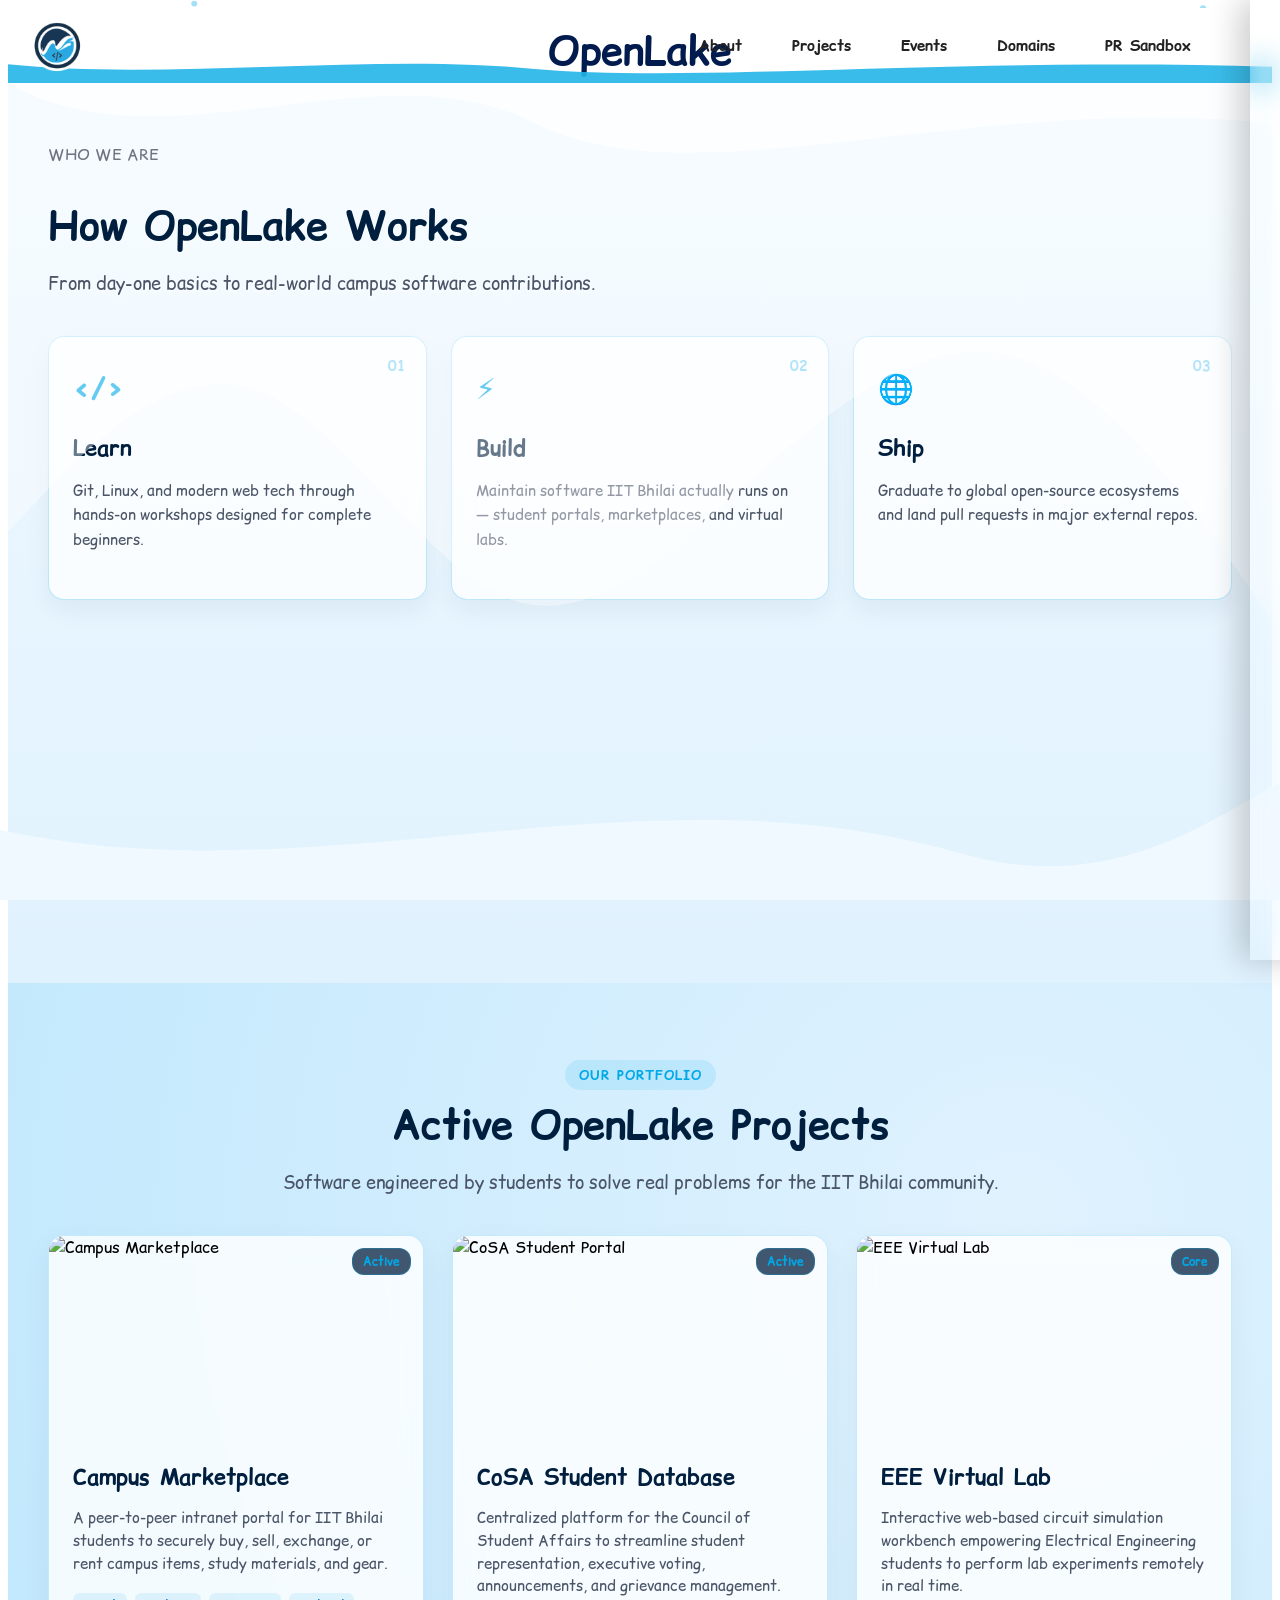
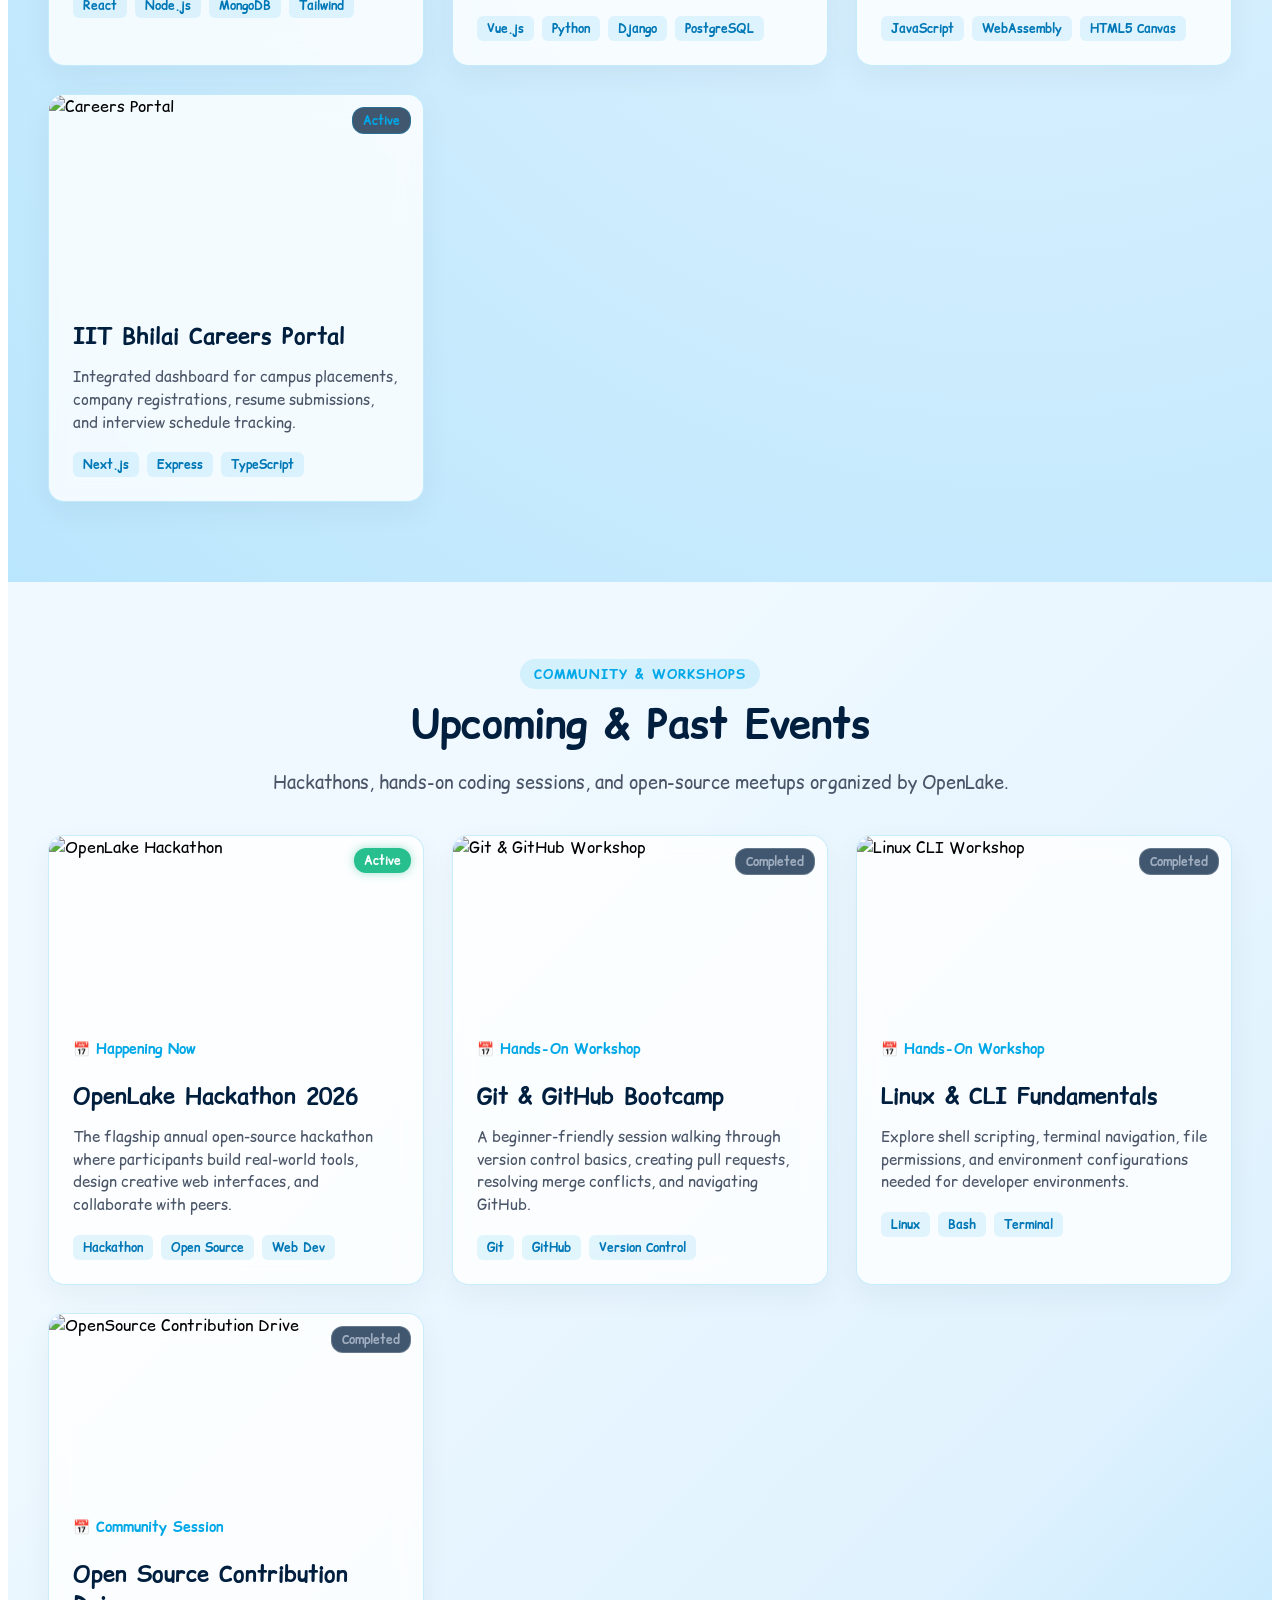
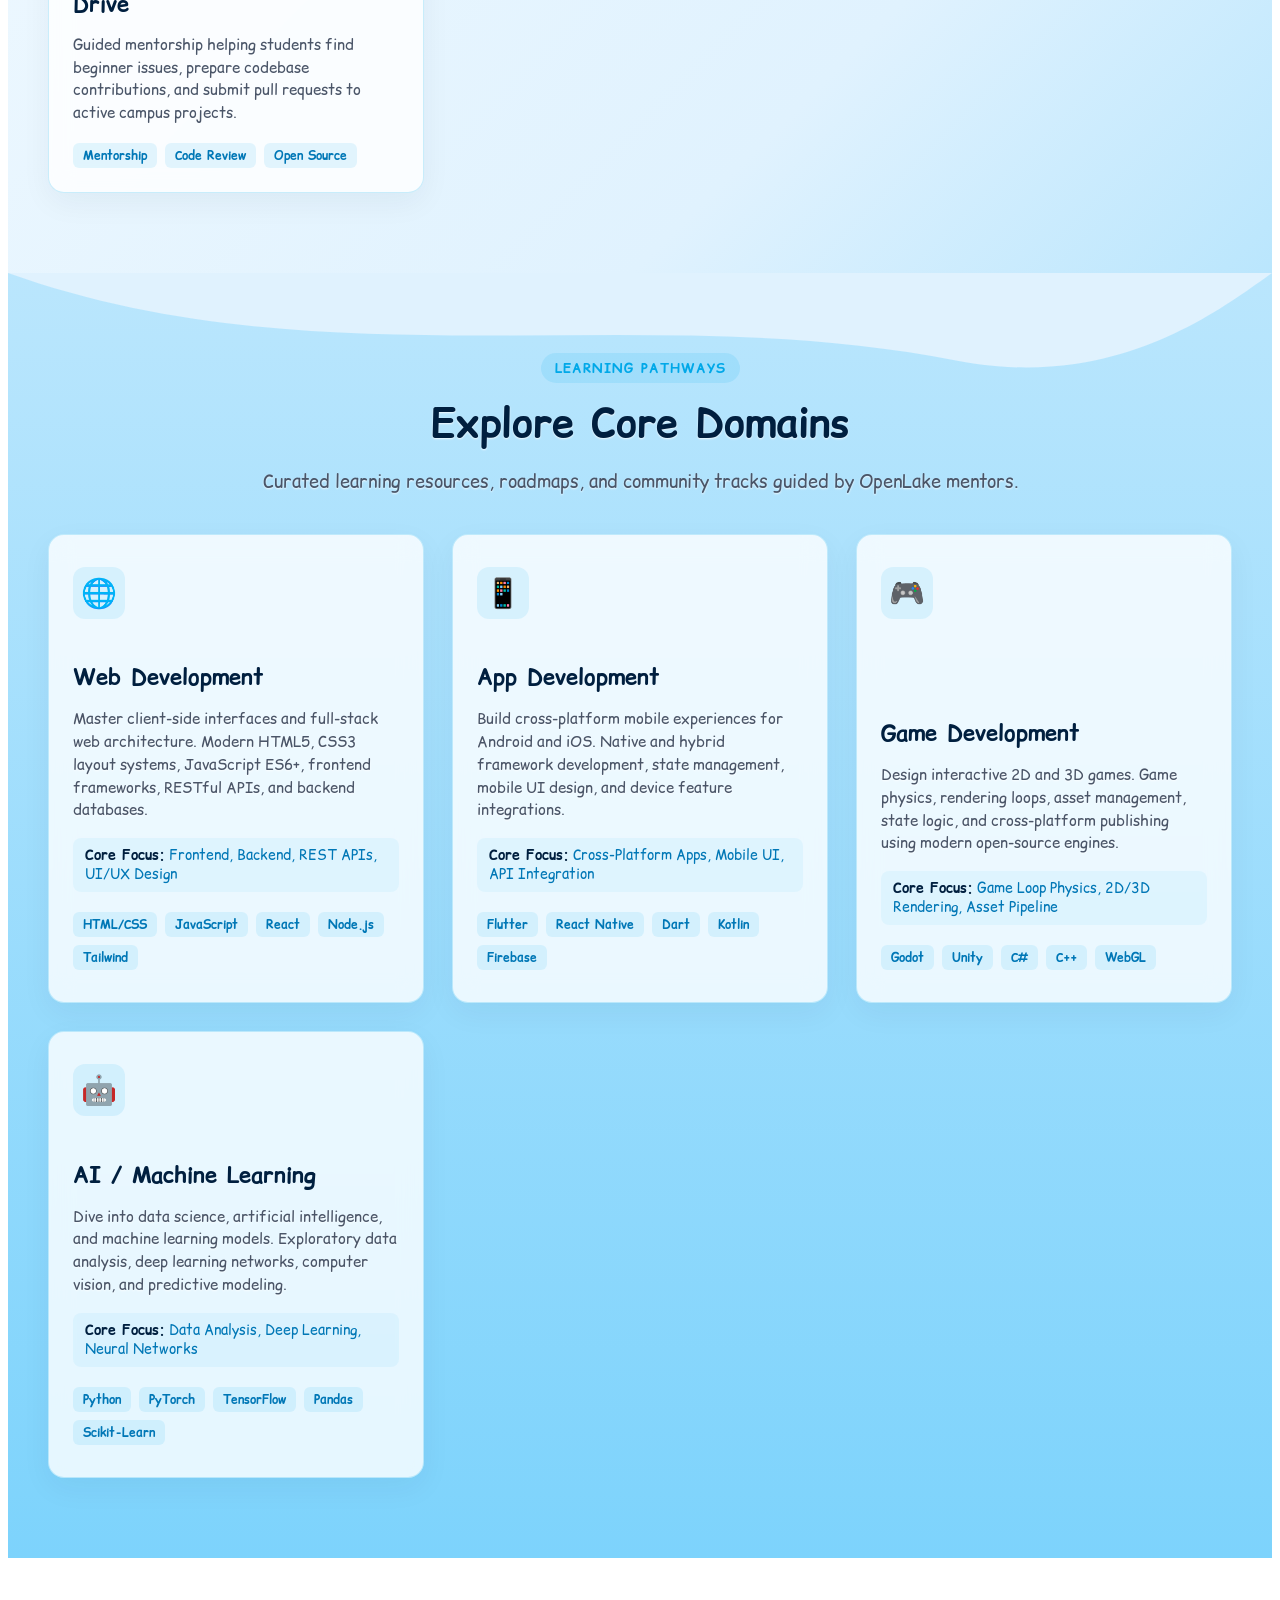
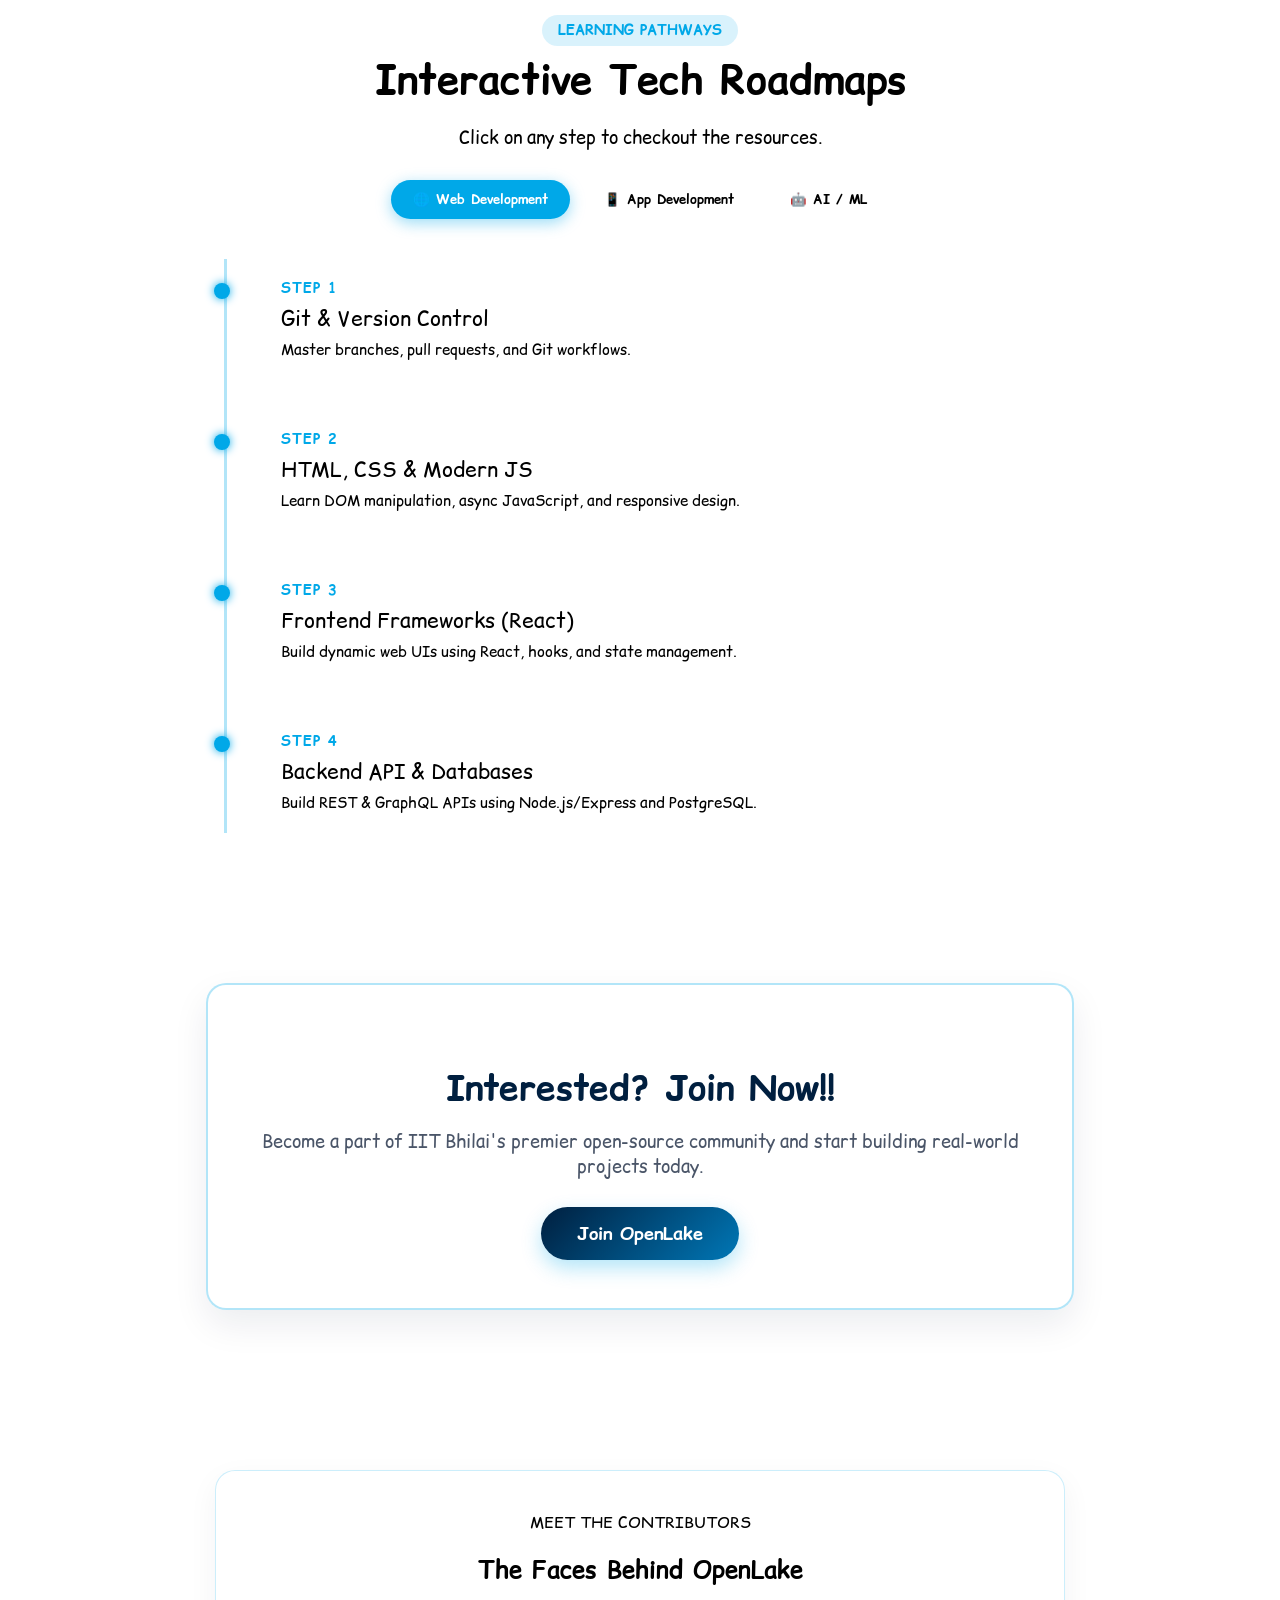
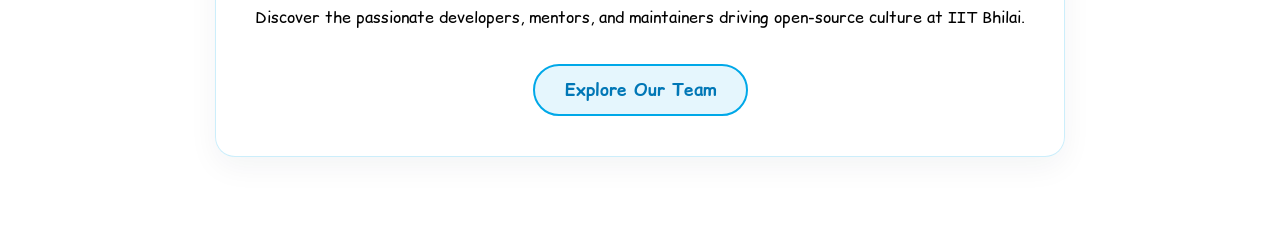
==== commit dab26304: "PR Sandbox addition" ====
--- a/index.html
+++ b/index.html
@@ -24,6 +24,7 @@
             <a href="#projects">Projects</a>
             <a href="#events">Events</a>
             <a href="#domains">Domains</a>
+            <a href="sandbox.html">PR Sandbox</a>
         </nav>
     </header>
     <main>
--- a/style.css
+++ b/style.css
@@ -994,4 +994,34 @@
 
 .resource-link:hover {
     text-decoration: underline;
+}
+/* Ensure main header container doesn't overflow the right edge */
+header {
+    display: flex;
+    align-items: center;
+    justify-content: space-between;
+    padding: 12px 5% 12px 3%; /* 5% padding on the right pulls the links left */
+    width: 100%;
+    box-sizing: border-box;
+}
+
+/* Pull OpenLake logo/text slightly to the left */
+.logo, header h1, header img, .brand {
+    margin-right: 20px; /* Reduces excessive gap on the left side */
+}
+
+/* Align and space the nav links */
+.nav-links {
+    display: flex;
+    align-items: center;
+    gap: 16px; /* Tightens gap between About, Projects, Events, Domains, PR Sandbox */
+    margin-left: auto; /* Pushes the entire block leftward away from the right edge */
+}
+
+.nav-links a {
+    text-decoration: none;
+    font-size: 0.95rem;
+    font-weight: 600;
+    white-space: nowrap; /* Prevents "PR Sandbox" from breaking into two lines */
+    transition: color 0.2s ease;
 }
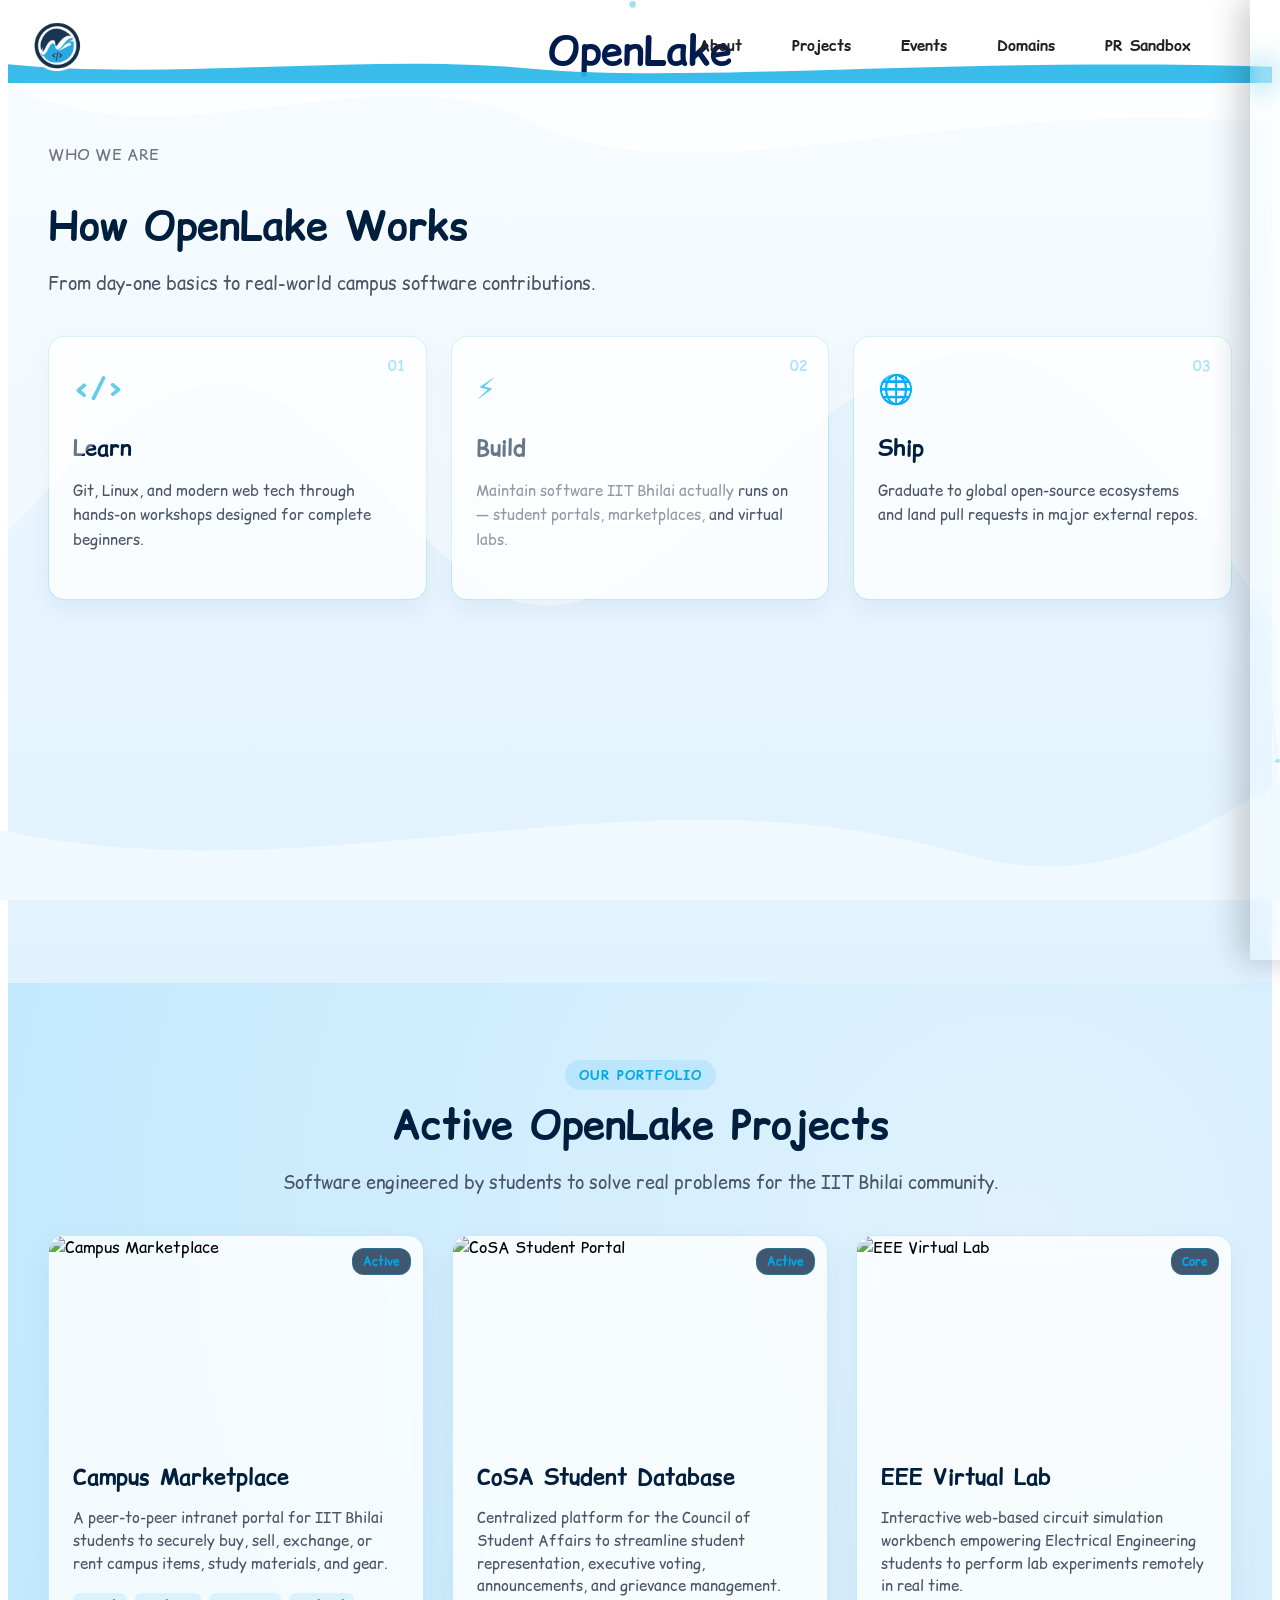
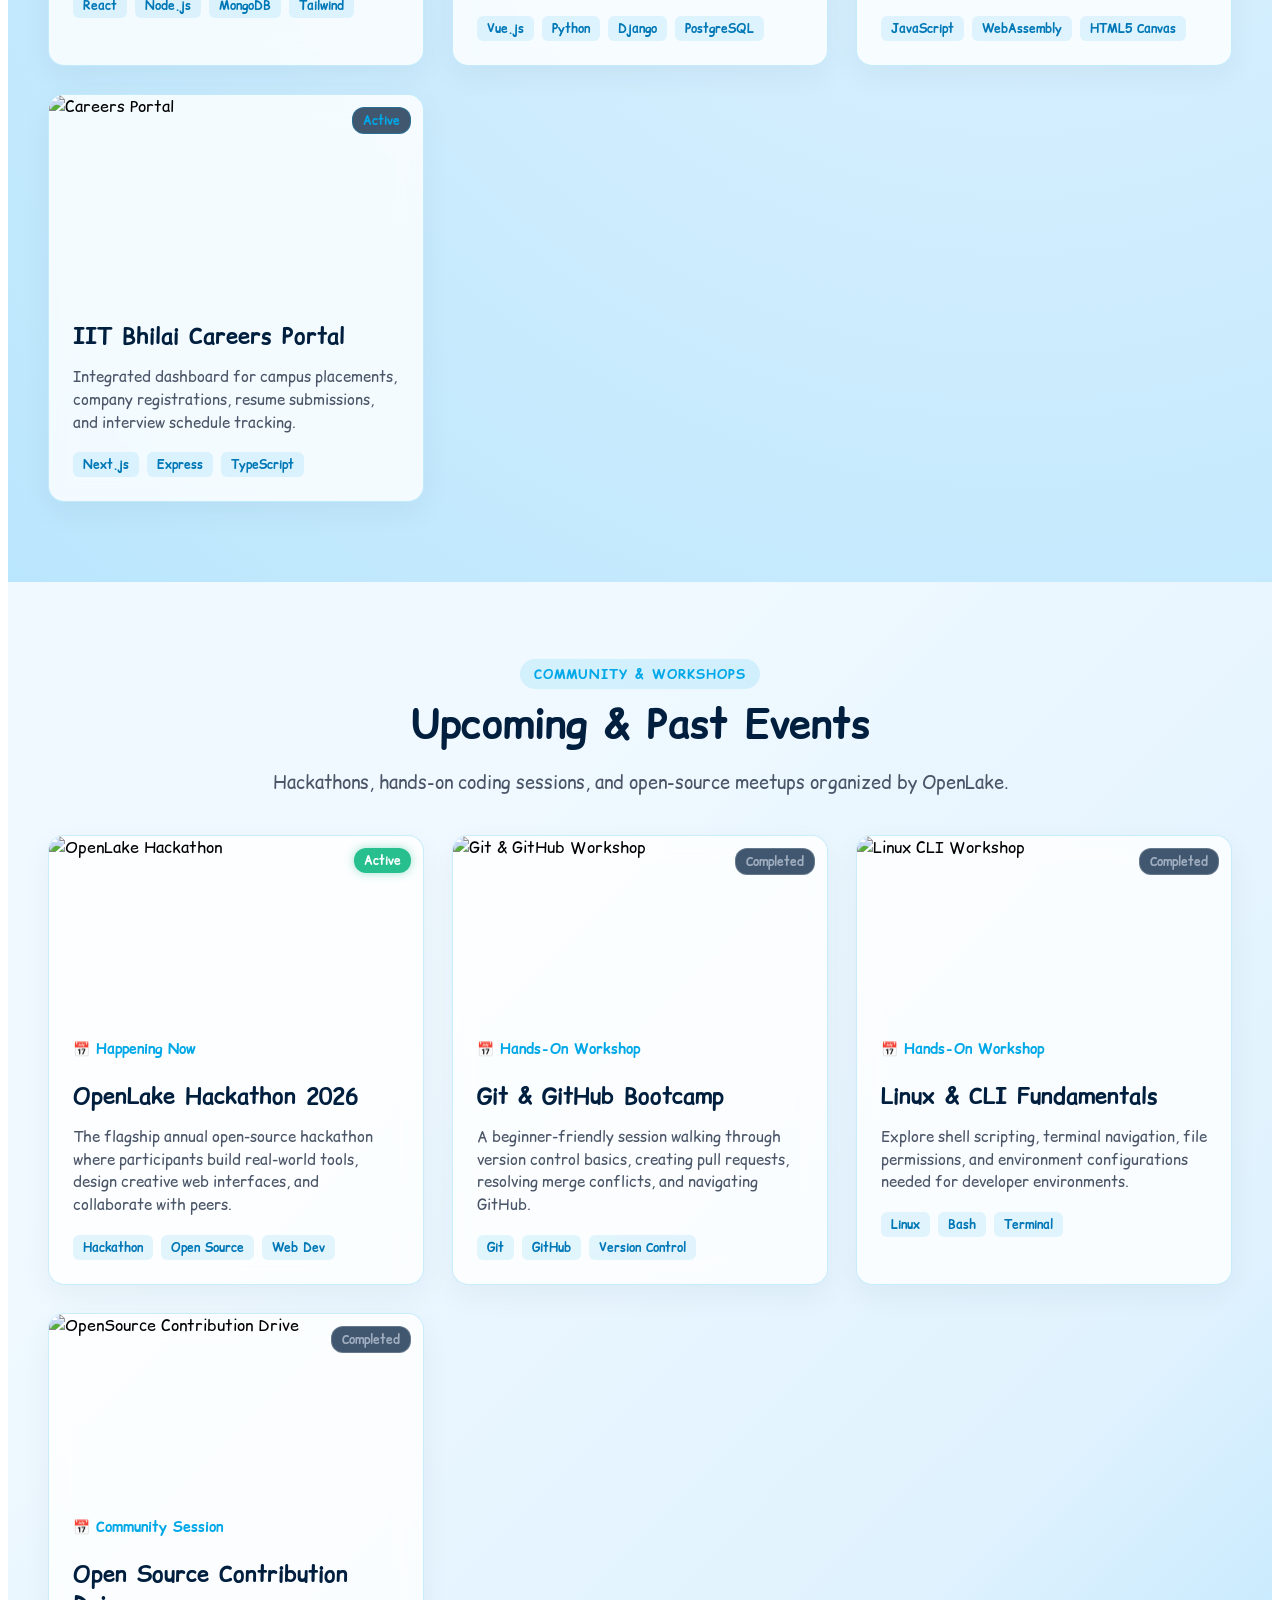
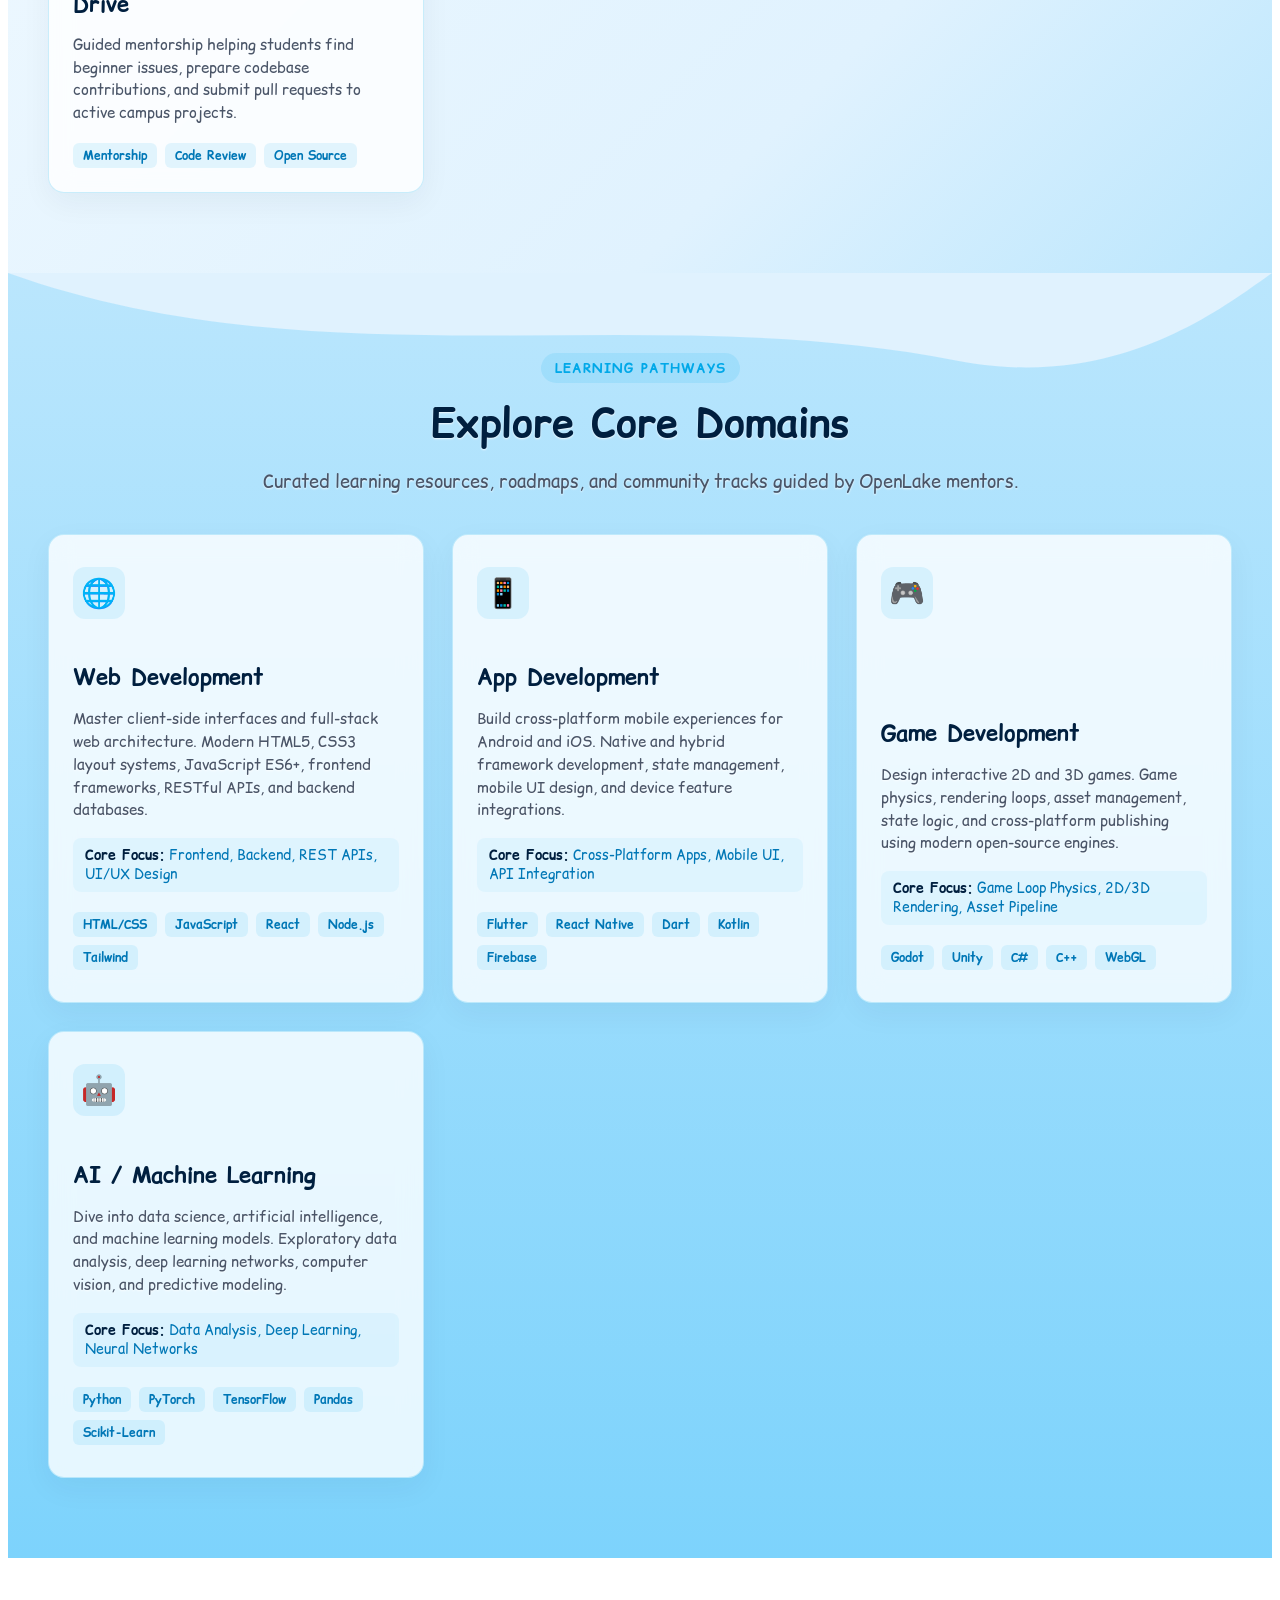
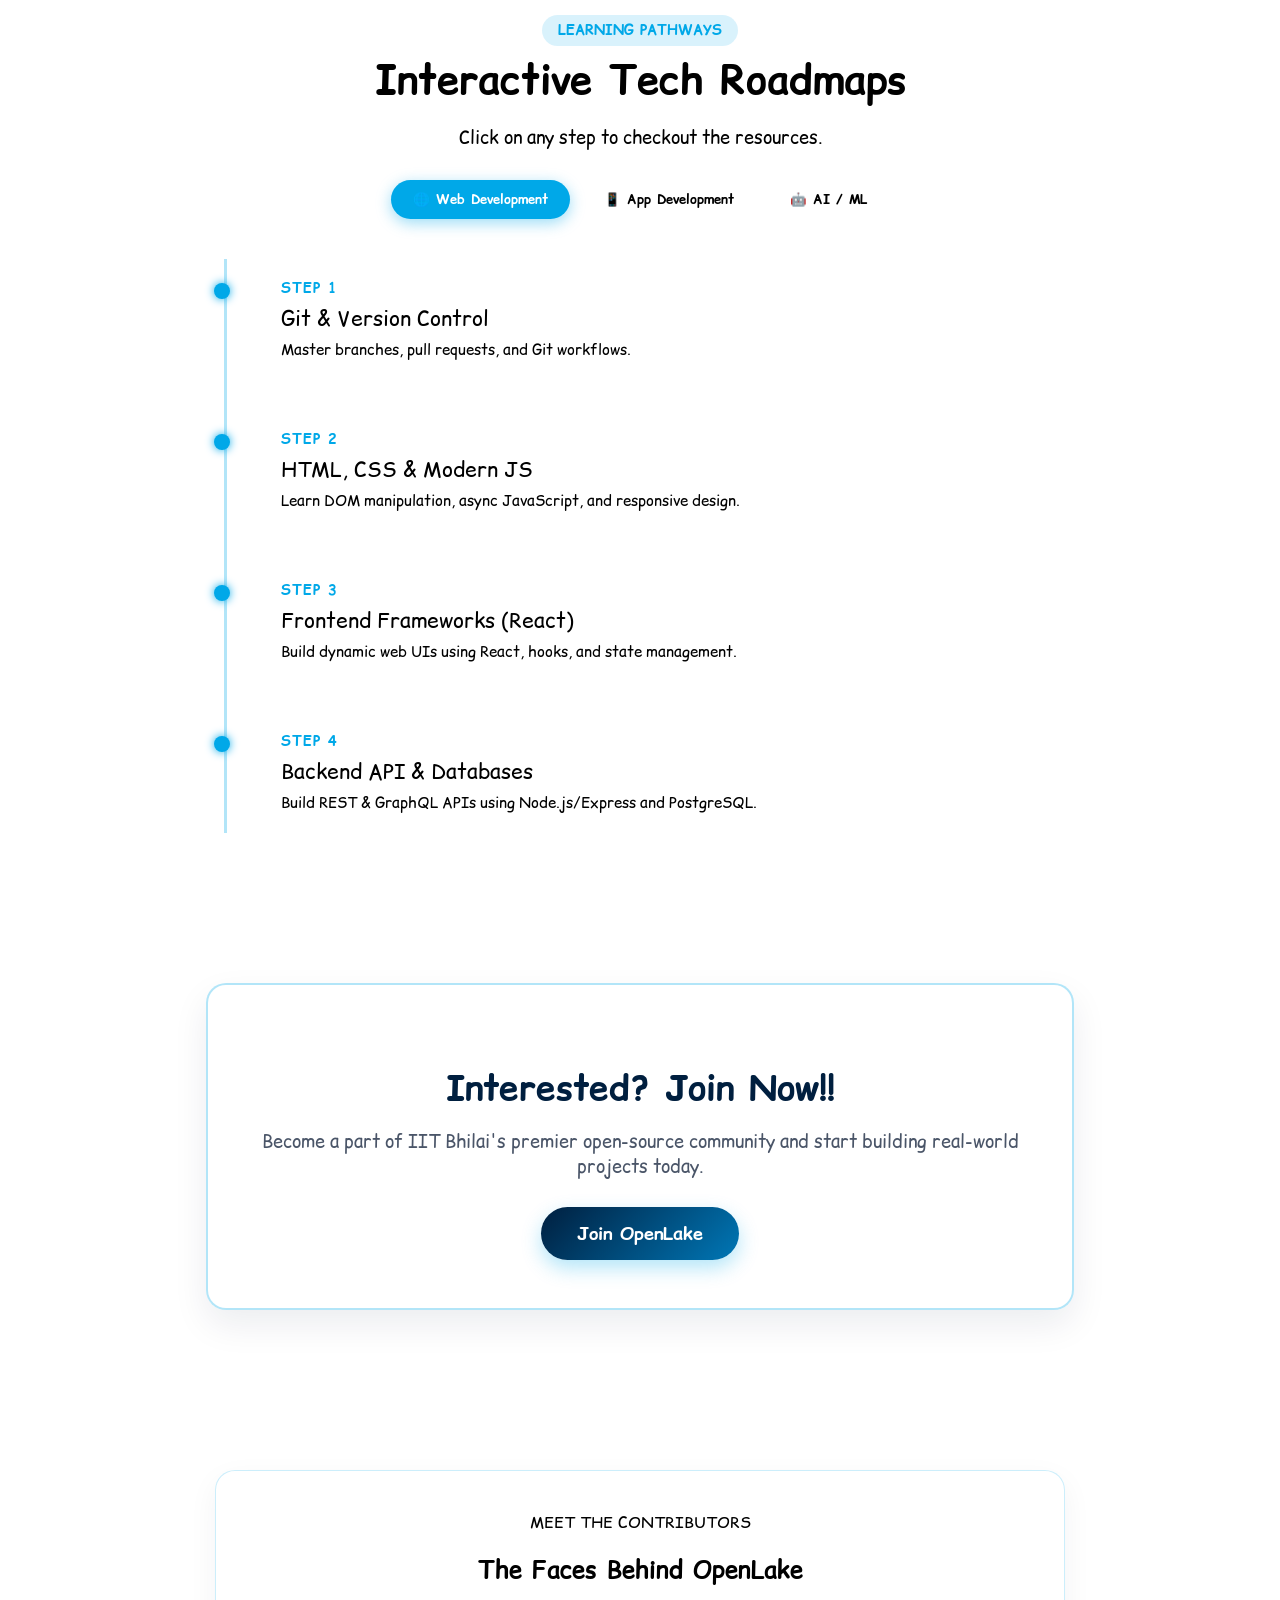
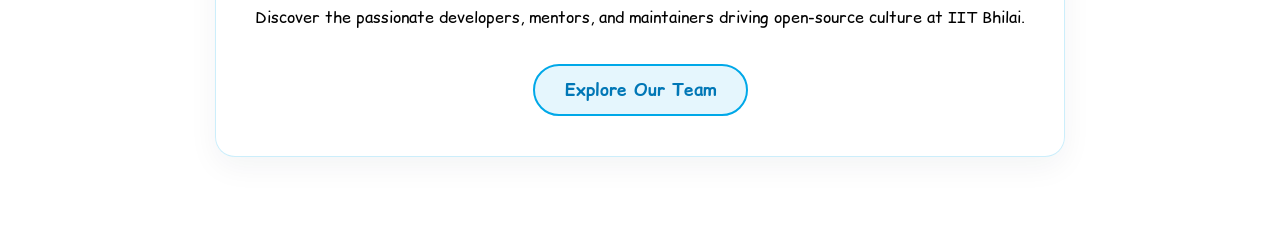
==== commit 385afe95: "Remove <center> from OpenLake header in index.html" ====
--- a/index.html
+++ b/index.html
@@ -16,9 +16,9 @@
     <canvas id="bgCanvas"></canvas>
     <header class="navbar">
         <img src="openlake.svg" alt="OpenLake Logo" class="logo" id="main-logo" style="cursor: pointer;">
-        <center>
-            <h1 class="title">OpenLake</h1>
-        </center>
+
+        <h1 class="title">OpenLake</h1>
+
         <nav class="nav-links">
             <a href="#about">About</a>
             <a href="#projects">Projects</a>
@@ -342,39 +342,42 @@
             </div>
         </section>
         <!-- Interactive Tech Stack Roadmap Section -->
-<section class="roadmap-section">
-    <div class="roadmap-container">
-        <div style="text-align: center;">
-            <span class="badge" style="background: rgba(0,168,232,0.15); color: #00a8e8; padding: 6px 16px; border-radius: 20px; font-weight: 700; font-size: 0.85rem;">LEARNING PATHWAYS</span>
-            <h2 style="font-size: 2.5rem; margin: 12px 0 8px;">Interactive Tech Roadmaps</h2>
-            <p style="color: var(--text-secondary); font-size: 1.1rem;">Click on any step to checkout the resources.</p>
+        <section class="roadmap-section">
+            <div class="roadmap-container">
+                <div style="text-align: center;">
+                    <span class="badge"
+                        style="background: rgba(0,168,232,0.15); color: #00a8e8; padding: 6px 16px; border-radius: 20px; font-weight: 700; font-size: 0.85rem;">LEARNING
+                        PATHWAYS</span>
+                    <h2 style="font-size: 2.5rem; margin: 12px 0 8px;">Interactive Tech Roadmaps</h2>
+                    <p style="color: var(--text-secondary); font-size: 1.1rem;">Click on any step to checkout the
+                        resources.</p>
+                </div>
+
+                <div class="track-selector">
+                    <button class="track-btn active" onclick="loadTrack('webdev', event)">🌐 Web Development</button>
+                    <button class="track-btn" onclick="loadTrack('appdev', event)">📱 App Development</button>
+                    <button class="track-btn" onclick="loadTrack('aiml', event)">🤖 AI / ML</button>
+                </div>
+
+                <div class="roadmap-timeline" id="timeline">
+                    <!-- Dynamically populated via script -->
+                </div>
+            </div>
+        </section>
+
+        <!-- Roadmap Side Drawer Modal -->
+        <div class="drawer-overlay" id="drawerOverlay" onclick="closeDrawer()"></div>
+        <div class="drawer" id="drawer">
+            <button class="close-drawer" onclick="closeDrawer()">&times;</button>
+            <h2 id="drawerTitle" style="margin-top: 10px;">Topic Title</h2>
+            <p id="drawerDesc" style="color: var(--text-secondary); margin: 12px 0;"></p>
+            <hr style="border: none; border-top: 1px solid var(--card-border); margin: 20px 0;">
+
+            <h3 style="color: var(--text-primary);">📚 Recommended Resources</h3>
+            <div id="drawerResources"></div>
+
+
         </div>
-
-        <div class="track-selector">
-            <button class="track-btn active" onclick="loadTrack('webdev', event)">🌐 Web Development</button>
-            <button class="track-btn" onclick="loadTrack('appdev', event)">📱 App Development</button>
-            <button class="track-btn" onclick="loadTrack('aiml', event)">🤖 AI / ML</button>
-        </div>
-
-        <div class="roadmap-timeline" id="timeline">
-            <!-- Dynamically populated via script -->
-        </div>
-    </div>
-</section>
-
-<!-- Roadmap Side Drawer Modal -->
-<div class="drawer-overlay" id="drawerOverlay" onclick="closeDrawer()"></div>
-<div class="drawer" id="drawer">
-    <button class="close-drawer" onclick="closeDrawer()">&times;</button>
-    <h2 id="drawerTitle" style="margin-top: 10px;">Topic Title</h2>
-    <p id="drawerDesc" style="color: var(--text-secondary); margin: 12px 0;"></p>
-    <hr style="border: none; border-top: 1px solid var(--card-border); margin: 20px 0;">
-    
-    <h3 style="color: var(--text-primary);">📚 Recommended Resources</h3>
-    <div id="drawerResources"></div>
-
-
-</div>
         <!-- Join CTA Section -->
         <section class="cta-section">
             <div class="cta-card animate-pop">
@@ -385,14 +388,15 @@
             </div>
         </section>
         <!-- Member Wall CTA Section -->
-<section id="team" class="team-cta-section">
-    <div class="team-cta-card animate-pop">
-        <span class="badge">MEET THE CONTRIBUTORS</span>
-        <h2>The Faces Behind OpenLake</h2>
-        <p>Discover the passionate developers, mentors, and maintainers driving open-source culture at IIT Bhilai.</p>
-        <a href="team.html" class="secondary-btn">Explore Our Team</a>
-    </div>
-</section>
+        <section id="team" class="team-cta-section">
+            <div class="team-cta-card animate-pop">
+                <span class="badge">MEET THE CONTRIBUTORS</span>
+                <h2>The Faces Behind OpenLake</h2>
+                <p>Discover the passionate developers, mentors, and maintainers driving open-source culture at IIT
+                    Bhilai.</p>
+                <a href="team.html" class="secondary-btn">Explore Our Team</a>
+            </div>
+        </section>
     </main>
     <script src="script.js"></script>
 </body>
--- a/style.css
+++ b/style.css
@@ -28,6 +28,10 @@
   font-weight: bold;
   margin: 0;
   color: rgb(1, 27, 78);
+  text-align: center;
+    /* font-size: clamp(1.8rem, 5vw, 3rem); Dynamically shrinks font size on mobile */
+    margin: 0 auto;
+    width: 100%;
 }
 
 /* Enable smooth scrolling across the entire page */
